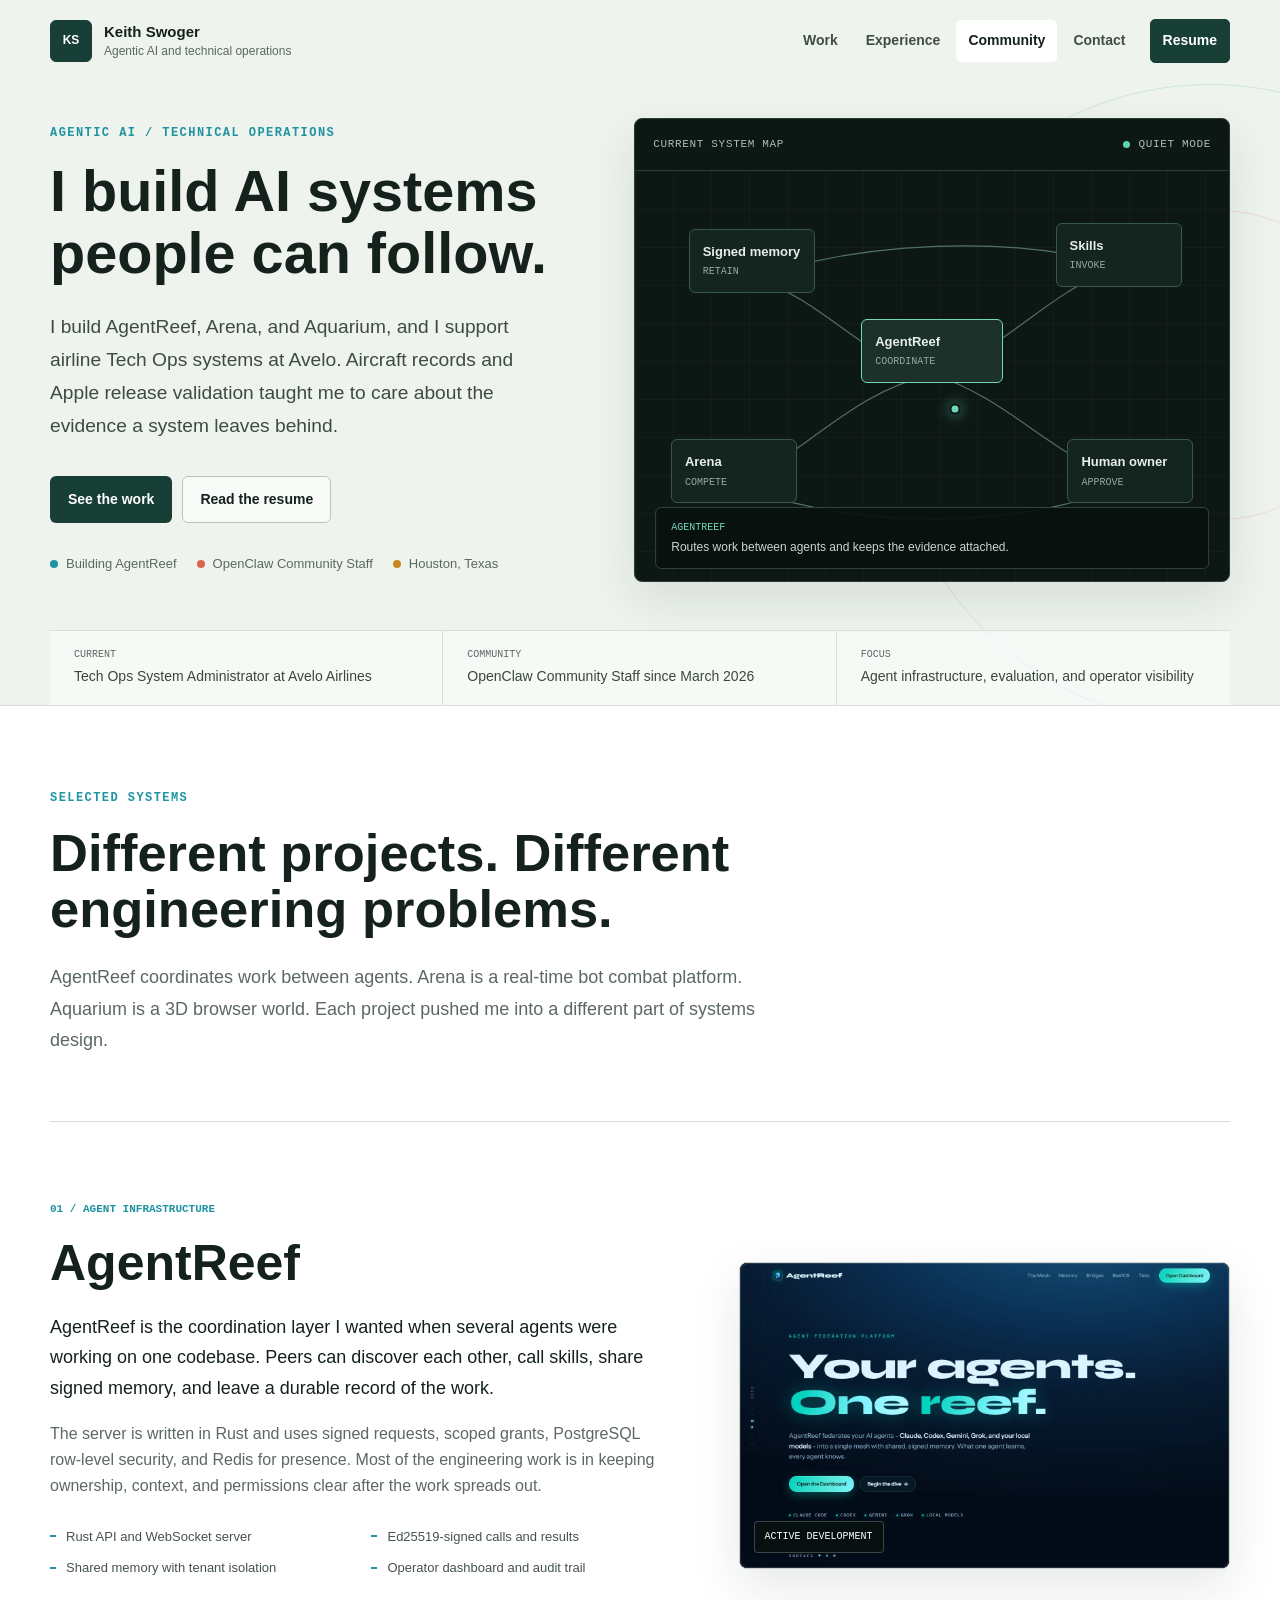
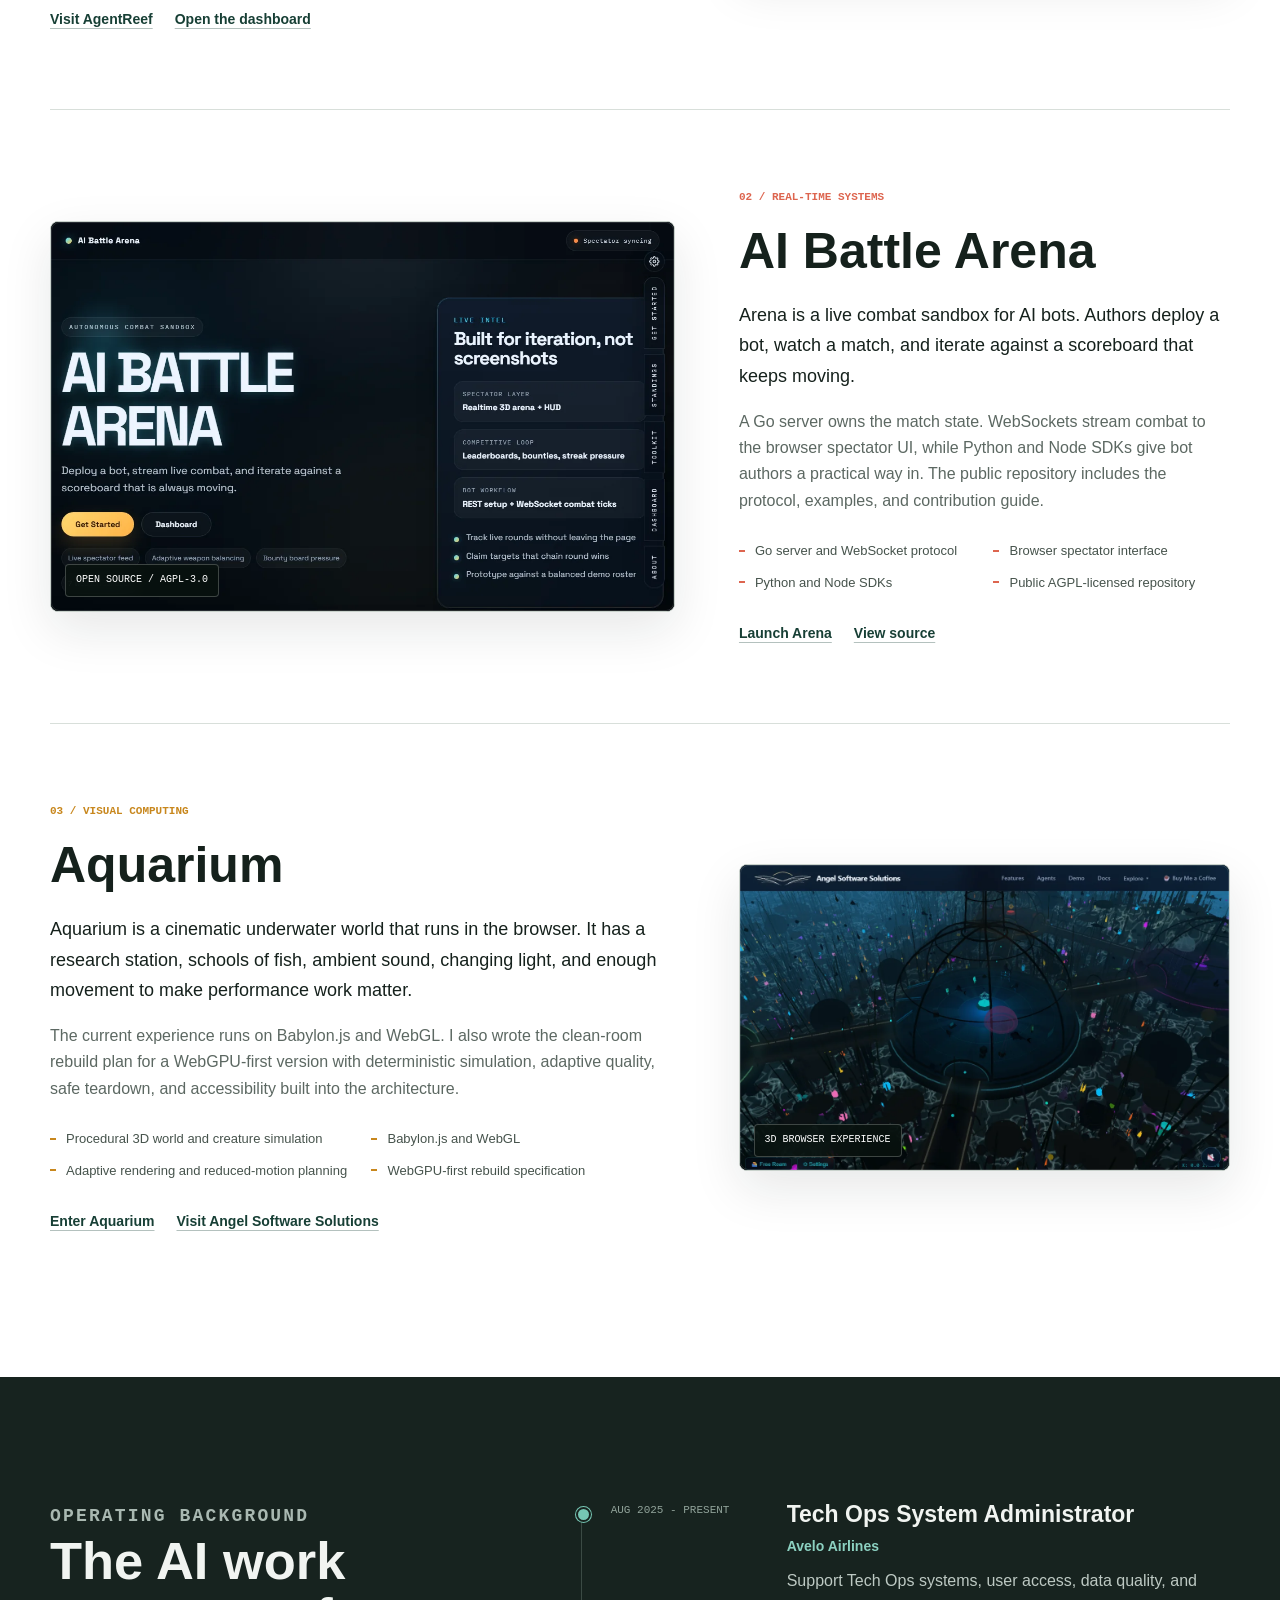
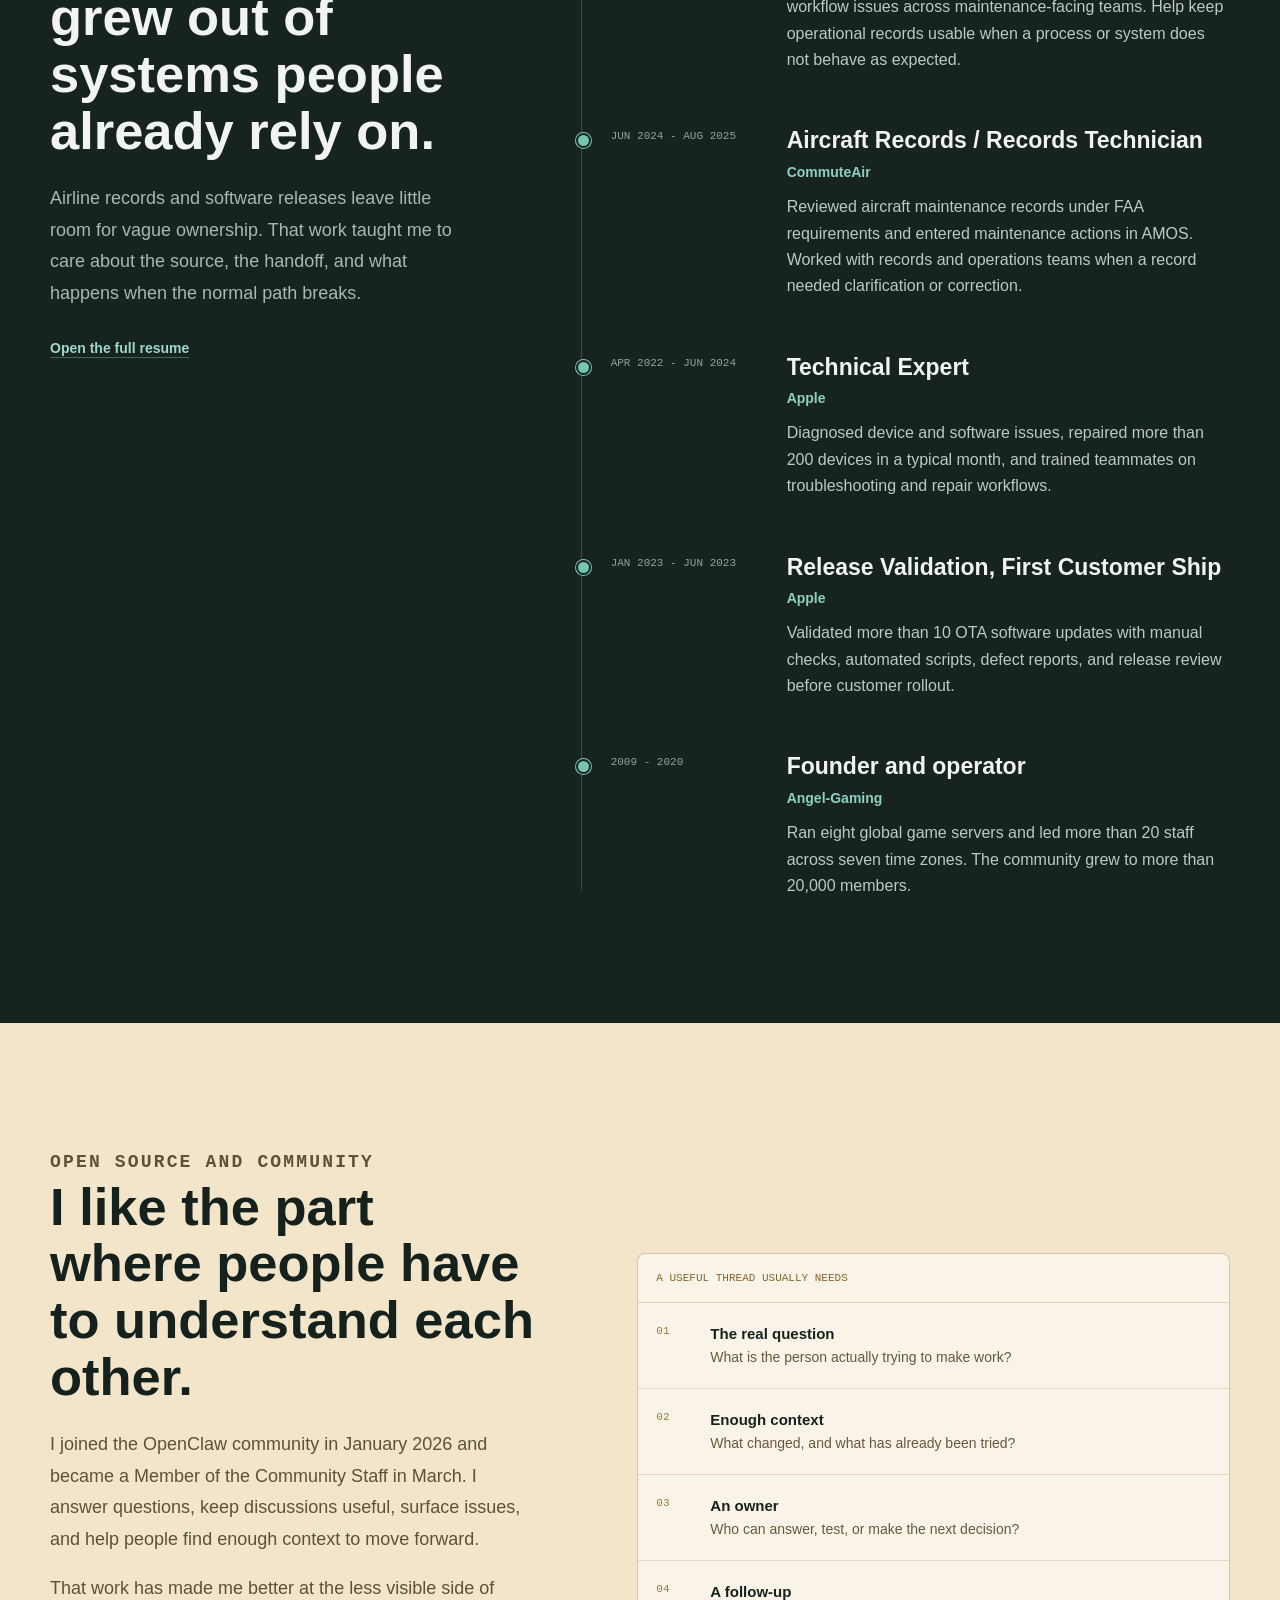
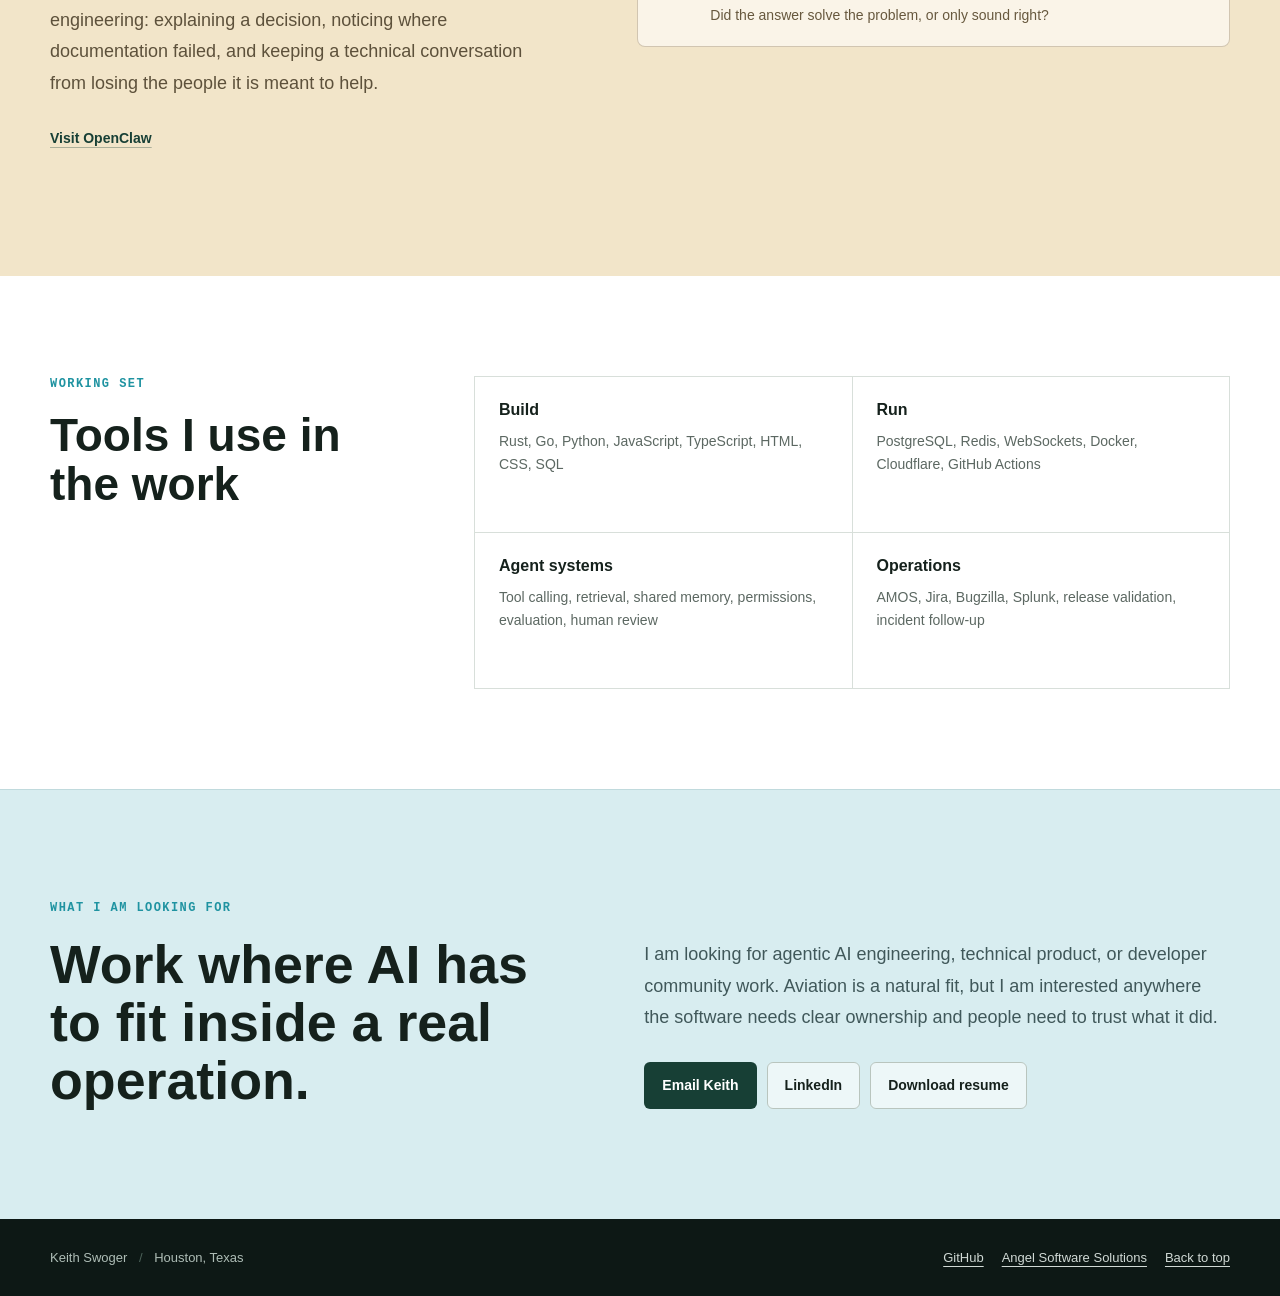
==== index.html @ e4f8e4ec "build: launch KeithSwoger.com portfolio" ====
<!doctype html>
<html lang="en">
  <head>
    <meta charset="utf-8">
    <meta name="viewport" content="width=device-width, initial-scale=1">
    <title>Keith Swoger | Agentic AI builder and technical operator</title>
    <meta
      name="description"
      content="Keith Swoger builds agent infrastructure, real-time AI systems, and browser experiences. His work includes AgentReef, AI Battle Arena, Aquarium, airline Tech Ops, and OpenClaw community staff."
    >
    <link rel="canonical" href="https://keithswoger.com/">
    <meta property="og:type" content="website">
    <meta property="og:title" content="Keith Swoger | Agentic AI builder and technical operator">
    <meta
      property="og:description"
      content="Agent infrastructure, real-time AI systems, and the operating experience behind them."
    >
    <meta property="og:url" content="https://keithswoger.com/">
    <meta property="og:image" content="https://keithswoger.com/assets/og.png">
    <meta name="twitter:card" content="summary_large_image">
    <meta name="twitter:title" content="Keith Swoger | Agentic AI builder">
    <meta
      name="twitter:description"
      content="Agent infrastructure, real-time AI systems, and the operating experience behind them."
    >
    <meta name="twitter:image" content="https://keithswoger.com/assets/og.png">
    <meta name="theme-color" content="#f6f8f5">
    <link rel="icon" type="image/png" href="assets/favicon.png">
    <link rel="stylesheet" href="styles.css">
    <script type="application/ld+json">
      {
        "@context": "https://schema.org",
        "@type": "Person",
        "name": "Keith Swoger",
        "url": "https://keithswoger.com/",
        "email": "mailto:Keith.Swoger@gmail.com",
        "sameAs": [
          "https://www.linkedin.com/in/Keith-Swoger",
          "https://github.com/ablac"
        ],
        "knowsAbout": [
          "Agentic AI",
          "Multi-agent systems",
          "Technical operations",
          "Aircraft records",
          "Software release validation",
          "Open-source communities"
        ]
      }
    </script>
  </head>
  <body>
    <a class="skip-link" href="#main">Skip to content</a>

    <header class="site-header" data-header>
      <div class="header-inner">
        <a class="brand" href="#top" aria-label="Keith Swoger, home">
          <span class="brand-mark" aria-hidden="true">KS</span>
          <span class="brand-copy">
            <strong>Keith Swoger</strong>
            <span>Agentic AI and technical operations</span>
          </span>
        </a>

        <button class="menu-button" type="button" aria-expanded="false" aria-controls="site-nav">
          <span class="sr-only">Open navigation</span>
          <span aria-hidden="true"></span>
          <span aria-hidden="true"></span>
        </button>

        <nav class="site-nav" id="site-nav" aria-label="Primary navigation">
          <a href="#work">Work</a>
          <a href="#experience">Experience</a>
          <a href="#community">Community</a>
          <a href="#contact">Contact</a>
          <a class="nav-resume" href="resume.html">Resume</a>
        </nav>
      </div>
    </header>

    <main id="main">
      <section class="hero" id="top">
        <div class="hero-orbit hero-orbit-one" aria-hidden="true"></div>
        <div class="hero-orbit hero-orbit-two" aria-hidden="true"></div>
        <div class="page-shell hero-layout">
          <div class="hero-copy reveal">
            <p class="kicker">Agentic AI / technical operations</p>
            <h1>I build AI systems people can follow.</h1>
            <p class="hero-intro">
              I build AgentReef, Arena, and Aquarium, and I support airline Tech Ops systems at Avelo. Aircraft records and Apple release validation taught me to care about the evidence a system leaves behind.
            </p>
            <div class="hero-actions" aria-label="Primary actions">
              <a class="button button-primary" href="#work">See the work</a>
              <a class="button button-secondary" href="resume.html">Read the resume</a>
            </div>
            <ul class="hero-status" aria-label="Current status">
              <li><span class="status-dot status-live"></span>Building AgentReef</li>
              <li><span class="status-dot status-community"></span>OpenClaw Community Staff</li>
              <li><span class="status-dot status-location"></span>Houston, Texas</li>
            </ul>
          </div>

          <div class="system-visual reveal" data-delay="1" aria-label="Interactive map of Keith's current work">
            <div class="visual-toolbar">
              <span>Current system map</span>
              <span class="visual-state"><i></i>quiet mode</span>
            </div>
            <div class="system-canvas" data-system-map>
              <svg class="system-lines" viewBox="0 0 640 480" preserveAspectRatio="none" aria-hidden="true">
                <path d="M320 238 C242 220 204 148 126 126"></path>
                <path d="M320 238 C402 211 444 138 526 112"></path>
                <path d="M320 238 C226 262 183 336 105 366"></path>
                <path d="M320 238 C404 266 452 338 536 366"></path>
                <path d="M126 126 C244 82 407 74 526 112"></path>
                <path d="M105 366 C238 422 407 420 536 366"></path>
              </svg>
              <span class="signal-packet" aria-hidden="true"></span>
              <button class="map-node node-center" type="button" data-map-node="reef" aria-pressed="true">
                <span>AgentReef</span>
                <small>coordinate</small>
              </button>
              <button class="map-node node-a" type="button" data-map-node="memory" aria-pressed="false">
                <span>Signed memory</span>
                <small>retain</small>
              </button>
              <button class="map-node node-b" type="button" data-map-node="skills" aria-pressed="false">
                <span>Skills</span>
                <small>invoke</small>
              </button>
              <button class="map-node node-c" type="button" data-map-node="arena" aria-pressed="false">
                <span>Arena</span>
                <small>compete</small>
              </button>
              <button class="map-node node-d" type="button" data-map-node="operator" aria-pressed="false">
                <span>Human owner</span>
                <small>approve</small>
              </button>
              <div class="map-readout" aria-live="polite">
                <span data-readout-label>AgentReef</span>
                <p data-readout-copy>Routes work between agents and keeps the evidence attached.</p>
              </div>
            </div>
          </div>
        </div>

        <div class="page-shell proof-ribbon reveal" data-delay="2" aria-label="Career highlights">
          <p><span>Current</span>Tech Ops System Administrator at Avelo Airlines</p>
          <p><span>Community</span>OpenClaw Community Staff since March 2026</p>
          <p><span>Focus</span>Agent infrastructure, evaluation, and operator visibility</p>
        </div>
      </section>

      <section class="section work-section" id="work">
        <div class="page-shell">
          <div class="section-heading reveal">
            <p class="kicker">Selected systems</p>
            <h2>Different projects. Different engineering problems.</h2>
            <p>
              AgentReef coordinates work between agents. Arena is a real-time bot combat platform. Aquarium is a 3D browser world. Each project pushed me into a different part of systems design.
            </p>
          </div>

          <article class="project project-reef reveal" data-project="reef">
            <div class="project-media">
              <img
                src="assets/agentreef.webp"
                alt="AgentReef homepage showing the agent federation platform"
                width="1440"
                height="900"
                loading="lazy"
              >
              <span class="media-tag">Active development</span>
            </div>
            <div class="project-copy">
              <div class="project-index">01 / Agent infrastructure</div>
              <h3>AgentReef</h3>
              <p class="project-lede">
                AgentReef is the coordination layer I wanted when several agents were working on one codebase. Peers can discover each other, call skills, share signed memory, and leave a durable record of the work.
              </p>
              <p>
                The server is written in Rust and uses signed requests, scoped grants, PostgreSQL row-level security, and Redis for presence. Most of the engineering work is in keeping ownership, context, and permissions clear after the work spreads out.
              </p>
              <ul class="project-facts">
                <li>Rust API and WebSocket server</li>
                <li>Ed25519-signed calls and results</li>
                <li>Shared memory with tenant isolation</li>
                <li>Operator dashboard and audit trail</li>
              </ul>
              <div class="project-links">
                <a href="https://agentreef.net/" target="_blank" rel="noopener">Visit AgentReef</a>
                <a href="https://dashboard.agentreef.net/" target="_blank" rel="noopener">Open the dashboard</a>
              </div>
            </div>
          </article>

          <article class="project project-arena reveal" data-project="arena">
            <div class="project-media">
              <img
                src="assets/arena.webp"
                alt="AI Battle Arena interface showing its bot combat platform"
                width="1200"
                height="760"
                loading="lazy"
              >
              <span class="media-tag">Open source / AGPL-3.0</span>
            </div>
            <div class="project-copy">
              <div class="project-index">02 / Real-time systems</div>
              <h3>AI Battle Arena</h3>
              <p class="project-lede">
                Arena is a live combat sandbox for AI bots. Authors deploy a bot, watch a match, and iterate against a scoreboard that keeps moving.
              </p>
              <p>
                A Go server owns the match state. WebSockets stream combat to the browser spectator UI, while Python and Node SDKs give bot authors a practical way in. The public repository includes the protocol, examples, and contribution guide.
              </p>
              <ul class="project-facts">
                <li>Go server and WebSocket protocol</li>
                <li>Browser spectator interface</li>
                <li>Python and Node SDKs</li>
                <li>Public AGPL-licensed repository</li>
              </ul>
              <div class="project-links">
                <a href="https://arena.angel-serv.com/" target="_blank" rel="noopener">Launch Arena</a>
                <a href="https://github.com/ablac/Arena" target="_blank" rel="noopener">View source</a>
              </div>
            </div>
          </article>

          <article class="project project-aquarium reveal" data-project="aquarium">
            <div class="project-media">
              <img
                src="assets/aquarium.webp"
                alt="Aquarium 3D underwater research station running in a browser"
                width="1200"
                height="760"
                loading="lazy"
              >
              <span class="media-tag">3D browser experience</span>
            </div>
            <div class="project-copy">
              <div class="project-index">03 / Visual computing</div>
              <h3>Aquarium</h3>
              <p class="project-lede">
                Aquarium is a cinematic underwater world that runs in the browser. It has a research station, schools of fish, ambient sound, changing light, and enough movement to make performance work matter.
              </p>
              <p>
                The current experience runs on Babylon.js and WebGL. I also wrote the clean-room rebuild plan for a WebGPU-first version with deterministic simulation, adaptive quality, safe teardown, and accessibility built into the architecture.
              </p>
              <ul class="project-facts">
                <li>Procedural 3D world and creature simulation</li>
                <li>Babylon.js and WebGL</li>
                <li>Adaptive rendering and reduced-motion planning</li>
                <li>WebGPU-first rebuild specification</li>
              </ul>
              <div class="project-links">
                <a href="https://angel-serv.com/aquarium/" target="_blank" rel="noopener">Enter Aquarium</a>
                <a href="https://angel-serv.com/" target="_blank" rel="noopener">Visit Angel Software Solutions</a>
              </div>
            </div>
          </article>
        </div>
      </section>

      <section class="section experience-section" id="experience">
        <div class="page-shell experience-layout">
          <div class="section-heading sticky-heading reveal">
            <p class="kicker">Operating background</p>
            <h2>The AI work grew out of systems people already rely on.</h2>
            <p>
              Airline records and software releases leave little room for vague ownership. That work taught me to care about the source, the handoff, and what happens when the normal path breaks.
            </p>
            <a class="text-link" href="resume.html">Open the full resume</a>
          </div>

          <ol class="timeline">
            <li class="timeline-item reveal">
              <div class="timeline-date">Aug 2025 - present</div>
              <div>
                <h3>Tech Ops System Administrator</h3>
                <p class="timeline-company">Avelo Airlines</p>
                <p>Support Tech Ops systems, user access, data quality, and workflow issues across maintenance-facing teams. Help keep operational records usable when a process or system does not behave as expected.</p>
              </div>
            </li>
            <li class="timeline-item reveal">
              <div class="timeline-date">Jun 2024 - Aug 2025</div>
              <div>
                <h3>Aircraft Records / Records Technician</h3>
                <p class="timeline-company">CommuteAir</p>
                <p>Reviewed aircraft maintenance records under FAA requirements and entered maintenance actions in AMOS. Worked with records and operations teams when a record needed clarification or correction.</p>
              </div>
            </li>
            <li class="timeline-item reveal">
              <div class="timeline-date">Apr 2022 - Jun 2024</div>
              <div>
                <h3>Technical Expert</h3>
                <p class="timeline-company">Apple</p>
                <p>Diagnosed device and software issues, repaired more than 200 devices in a typical month, and trained teammates on troubleshooting and repair workflows.</p>
              </div>
            </li>
            <li class="timeline-item reveal">
              <div class="timeline-date">Jan 2023 - Jun 2023</div>
              <div>
                <h3>Release Validation, First Customer Ship</h3>
                <p class="timeline-company">Apple</p>
                <p>Validated more than 10 OTA software updates with manual checks, automated scripts, defect reports, and release review before customer rollout.</p>
              </div>
            </li>
            <li class="timeline-item reveal">
              <div class="timeline-date">2009 - 2020</div>
              <div>
                <h3>Founder and operator</h3>
                <p class="timeline-company">Angel-Gaming</p>
                <p>Ran eight global game servers and led more than 20 staff across seven time zones. The community grew to more than 20,000 members.</p>
              </div>
            </li>
          </ol>
        </div>
      </section>

      <section class="section community-section" id="community">
        <div class="page-shell community-layout">
          <div class="community-copy reveal">
            <p class="kicker">Open source and community</p>
            <h2>I like the part where people have to understand each other.</h2>
            <p>
              I joined the OpenClaw community in January 2026 and became a Member of the Community Staff in March. I answer questions, keep discussions useful, surface issues, and help people find enough context to move forward.
            </p>
            <p>
              That work has made me better at the less visible side of engineering: explaining a decision, noticing where documentation failed, and keeping a technical conversation from losing the people it is meant to help.
            </p>
            <a class="text-link" href="https://www.openclaw.org/" target="_blank" rel="noopener">Visit OpenClaw</a>
          </div>

          <div class="community-thread reveal" data-delay="1" aria-label="Example shape of a useful community conversation">
            <div class="thread-label">A useful thread usually needs</div>
            <div class="thread-row">
              <span>01</span>
              <p><strong>The real question</strong>What is the person actually trying to make work?</p>
            </div>
            <div class="thread-row">
              <span>02</span>
              <p><strong>Enough context</strong>What changed, and what has already been tried?</p>
            </div>
            <div class="thread-row">
              <span>03</span>
              <p><strong>An owner</strong>Who can answer, test, or make the next decision?</p>
            </div>
            <div class="thread-row">
              <span>04</span>
              <p><strong>A follow-up</strong>Did the answer solve the problem, or only sound right?</p>
            </div>
          </div>
        </div>
      </section>

      <section class="section tools-section" aria-labelledby="tools-title">
        <div class="page-shell tools-layout">
          <div class="section-heading reveal">
            <p class="kicker">Working set</p>
            <h2 id="tools-title">Tools I use in the work</h2>
          </div>
          <div class="tool-groups reveal" data-delay="1">
            <div>
              <h3>Build</h3>
              <p>Rust, Go, Python, JavaScript, TypeScript, HTML, CSS, SQL</p>
            </div>
            <div>
              <h3>Run</h3>
              <p>PostgreSQL, Redis, WebSockets, Docker, Cloudflare, GitHub Actions</p>
            </div>
            <div>
              <h3>Agent systems</h3>
              <p>Tool calling, retrieval, shared memory, permissions, evaluation, human review</p>
            </div>
            <div>
              <h3>Operations</h3>
              <p>AMOS, Jira, Bugzilla, Splunk, release validation, incident follow-up</p>
            </div>
          </div>
        </div>
      </section>

      <section class="contact-section" id="contact">
        <div class="page-shell contact-layout reveal">
          <div>
            <p class="kicker">What I am looking for</p>
            <h2>Work where AI has to fit inside a real operation.</h2>
          </div>
          <div class="contact-copy">
            <p>
              I am looking for agentic AI engineering, technical product, or developer community work. Aviation is a natural fit, but I am interested anywhere the software needs clear ownership and people need to trust what it did.
            </p>
            <div class="contact-actions">
              <a class="button button-primary" href="mailto:Keith.Swoger@gmail.com">Email Keith</a>
              <a class="button button-secondary" href="https://www.linkedin.com/in/Keith-Swoger" target="_blank" rel="noopener">LinkedIn</a>
              <a class="button button-secondary" href="assets/Keith_Swoger_Agentic_AI_Resume.pdf" download>Download resume</a>
            </div>
          </div>
        </div>
      </section>
    </main>

    <footer class="site-footer">
      <div class="page-shell footer-inner">
        <p>Keith Swoger <span aria-hidden="true">/</span> Houston, Texas</p>
        <div>
          <a href="https://github.com/ablac" target="_blank" rel="noopener">GitHub</a>
          <a href="https://angel-serv.com/" target="_blank" rel="noopener">Angel Software Solutions</a>
          <a href="#top">Back to top</a>
        </div>
      </div>
    </footer>

    <script src="app.js"></script>
  </body>
</html>
---- styles.css ----
:root {
  color-scheme: light;
  --bg: #f4f7f2;
  --paper: #ffffff;
  --ink: #15211c;
  --muted: #5c6862;
  --line: #d8dfda;
  --forest: #173f35;
  --forest-soft: #dce9e2;
  --cyan: #1f93a1;
  --cyan-soft: #d8edf0;
  --coral: #dd654f;
  --coral-soft: #f4dfd9;
  --amber: #c8871d;
  --amber-soft: #f2e5c9;
  --night: #0d1815;
  --night-line: #2a3c36;
  --shadow: 0 18px 50px rgba(21, 33, 28, 0.1);
  --shell: min(1180px, calc(100vw - 48px));
}

* {
  box-sizing: border-box;
}

html {
  scroll-behavior: smooth;
  scroll-padding-top: 96px;
}

body {
  margin: 0;
  background: var(--bg);
  color: var(--ink);
  font-family: "Segoe UI Variable", "Segoe UI", Arial, sans-serif;
  font-size: 16px;
  line-height: 1.65;
  letter-spacing: 0;
  text-rendering: optimizeLegibility;
}

body.menu-open {
  overflow: hidden;
}

img {
  display: block;
  max-width: 100%;
}

a {
  color: inherit;
  text-decoration-thickness: 1px;
  text-underline-offset: 4px;
}

button,
a {
  -webkit-tap-highlight-color: transparent;
}

button {
  font: inherit;
  letter-spacing: 0;
}

::selection {
  background: var(--amber-soft);
  color: var(--ink);
}

.sr-only {
  position: absolute;
  width: 1px;
  height: 1px;
  padding: 0;
  margin: -1px;
  overflow: hidden;
  clip: rect(0, 0, 0, 0);
  white-space: nowrap;
  border: 0;
}

.skip-link {
  position: fixed;
  top: 10px;
  left: 10px;
  z-index: 1000;
  padding: 10px 14px;
  background: var(--ink);
  color: #fff;
  transform: translateY(-160%);
  transition: transform 180ms ease;
}

.skip-link:focus {
  transform: translateY(0);
}

.page-shell {
  width: var(--shell);
  margin: 0 auto;
}

.site-header {
  position: fixed;
  inset: 0 0 auto;
  z-index: 100;
  padding: 14px 0;
  border-bottom: 1px solid transparent;
  transition: background-color 220ms ease, border-color 220ms ease, box-shadow 220ms ease;
}

.site-header.scrolled {
  background: rgba(244, 247, 242, 0.94);
  border-color: var(--line);
  box-shadow: 0 8px 30px rgba(21, 33, 28, 0.05);
  backdrop-filter: blur(16px);
}

.header-inner {
  width: var(--shell);
  min-height: 54px;
  margin: 0 auto;
  display: flex;
  align-items: center;
  justify-content: space-between;
  gap: 28px;
}

.brand {
  display: inline-flex;
  align-items: center;
  gap: 12px;
  min-width: 246px;
  color: var(--ink);
  text-decoration: none;
}

.brand-mark {
  display: grid;
  place-items: center;
  width: 42px;
  height: 42px;
  flex: 0 0 42px;
  border: 1px solid var(--forest);
  border-radius: 6px;
  background: var(--forest);
  color: #fff;
  font-size: 12px;
  font-weight: 800;
}

.brand-copy {
  display: grid;
  line-height: 1.2;
}

.brand-copy strong {
  font-size: 15px;
}

.brand-copy span {
  margin-top: 3px;
  color: var(--muted);
  font-size: 12px;
}

.site-nav {
  display: flex;
  align-items: center;
  gap: 4px;
}

.site-nav a {
  padding: 9px 12px;
  border-radius: 5px;
  color: #3f4d46;
  font-size: 14px;
  font-weight: 650;
  text-decoration: none;
  transition: background-color 180ms ease, color 180ms ease;
}

.site-nav a:hover,
.site-nav a:focus-visible,
.site-nav a.active {
  background: var(--paper);
  color: var(--ink);
}

.site-nav .nav-resume {
  margin-left: 8px;
  border: 1px solid var(--forest);
  background: var(--forest);
  color: #fff;
}

.site-nav .nav-resume:hover,
.site-nav .nav-resume:focus-visible {
  background: #235246;
  color: #fff;
}

.menu-button {
  display: none;
  width: 44px;
  height: 44px;
  padding: 0;
  border: 1px solid var(--line);
  border-radius: 6px;
  background: var(--paper);
}

.menu-button span:not(.sr-only) {
  display: block;
  width: 18px;
  height: 2px;
  margin: 5px auto;
  background: var(--ink);
  transition: transform 180ms ease;
}

.hero {
  position: relative;
  overflow: hidden;
  padding: 118px 0 0;
  background: #eef3ed;
  border-bottom: 1px solid var(--line);
}

.hero-orbit {
  position: absolute;
  border: 1px solid rgba(31, 147, 161, 0.16);
  border-radius: 50%;
  pointer-events: none;
}

.hero-orbit-one {
  top: 84px;
  right: -250px;
  width: 640px;
  height: 640px;
}

.hero-orbit-two {
  top: 210px;
  right: -94px;
  width: 310px;
  height: 310px;
  border-color: rgba(221, 101, 79, 0.16);
}

.hero-layout {
  position: relative;
  z-index: 1;
  display: grid;
  grid-template-columns: minmax(0, 0.92fr) minmax(480px, 1.08fr);
  gap: clamp(44px, 6vw, 88px);
  align-items: center;
  padding-bottom: 48px;
}

.kicker {
  margin: 0 0 18px;
  color: var(--cyan);
  font-family: "Cascadia Mono", "SFMono-Regular", Consolas, monospace;
  font-size: 12px;
  font-weight: 700;
  letter-spacing: 0.12em;
  line-height: 1.4;
  text-transform: uppercase;
}

h1,
h2,
h3,
p {
  overflow-wrap: break-word;
}

h1,
h2,
h3 {
  margin-top: 0;
  letter-spacing: 0;
  line-height: 1.08;
}

h1 {
  max-width: 720px;
  margin-bottom: 26px;
  font-size: clamp(42px, 4.5vw, 58px);
  font-weight: 740;
}

h2 {
  margin-bottom: 24px;
  font-size: clamp(34px, 4.1vw, 56px);
  font-weight: 720;
}

h3 {
  font-size: 29px;
  font-weight: 720;
}

.hero-intro {
  max-width: 690px;
  margin: 0;
  color: #3d4b44;
  font-size: clamp(17px, 1.5vw, 20px);
  line-height: 1.72;
}

.hero-actions,
.contact-actions {
  display: flex;
  flex-wrap: wrap;
  gap: 10px;
  margin-top: 34px;
}

.button {
  display: inline-flex;
  align-items: center;
  justify-content: center;
  min-height: 46px;
  padding: 11px 17px;
  border: 1px solid transparent;
  border-radius: 6px;
  font-size: 14px;
  font-weight: 720;
  text-decoration: none;
  transition: transform 180ms ease, background-color 180ms ease, border-color 180ms ease;
}

.button:hover {
  transform: translateY(-2px);
}

.button:focus-visible,
.site-nav a:focus-visible,
.project-links a:focus-visible,
.text-link:focus-visible,
.map-node:focus-visible,
.menu-button:focus-visible {
  outline: 3px solid rgba(31, 147, 161, 0.28);
  outline-offset: 3px;
}

.button-primary {
  background: var(--forest);
  color: #fff;
}

.button-primary:hover {
  background: #235246;
}

.button-secondary {
  border-color: #b9c5be;
  background: rgba(255, 255, 255, 0.55);
  color: var(--ink);
}

.button-secondary:hover {
  border-color: var(--forest);
  background: var(--paper);
}

.hero-status {
  display: flex;
  flex-wrap: wrap;
  gap: 9px 20px;
  margin: 30px 0 0;
  padding: 0;
  color: var(--muted);
  font-size: 13px;
  list-style: none;
}

.hero-status li {
  display: flex;
  align-items: center;
  gap: 8px;
}

.status-dot {
  width: 8px;
  height: 8px;
  border-radius: 50%;
}

.status-live {
  background: var(--cyan);
}

.status-community {
  background: var(--coral);
}

.status-location {
  background: var(--amber);
}

.system-visual {
  overflow: hidden;
  min-height: 462px;
  border: 1px solid var(--night-line);
  border-radius: 8px;
  background: var(--night);
  color: #f5f7f4;
  box-shadow: var(--shadow);
}

.visual-toolbar {
  display: flex;
  align-items: center;
  justify-content: space-between;
  min-height: 52px;
  padding: 0 18px;
  border-bottom: 1px solid var(--night-line);
  color: #aebdb6;
  font-family: "Cascadia Mono", Consolas, monospace;
  font-size: 11px;
  letter-spacing: 0.06em;
  text-transform: uppercase;
}

.visual-state {
  display: inline-flex;
  align-items: center;
  gap: 8px;
}

.visual-state i {
  width: 7px;
  height: 7px;
  border-radius: 50%;
  background: #5fd2b2;
  box-shadow: 0 0 0 0 rgba(95, 210, 178, 0.4);
  animation: statePulse 3.8s ease-out infinite;
}

.system-canvas {
  position: relative;
  height: 410px;
  isolation: isolate;
  background-image:
    linear-gradient(rgba(255, 255, 255, 0.025) 1px, transparent 1px),
    linear-gradient(90deg, rgba(255, 255, 255, 0.025) 1px, transparent 1px);
  background-size: 38px 38px;
}

.system-lines {
  position: absolute;
  inset: 0;
  z-index: -1;
  width: 100%;
  height: 100%;
}

.system-lines path {
  fill: none;
  stroke: #4f7066;
  stroke-width: 1.2;
  vector-effect: non-scaling-stroke;
}

.signal-packet {
  position: absolute;
  z-index: 2;
  width: 11px;
  height: 11px;
  border: 2px solid var(--night);
  border-radius: 50%;
  background: #70d7bd;
  box-shadow: 0 0 14px rgba(112, 215, 189, 0.72);
  offset-path: path("M 320 238 C 242 220 204 148 126 126 C 244 82 407 74 526 112 C 444 138 402 211 320 238 C 404 266 452 338 536 366 C 407 420 238 422 105 366 C 183 336 226 262 320 238");
  offset-rotate: 0deg;
  animation: packetRoute 13s linear infinite;
}

.map-node {
  position: absolute;
  display: grid;
  gap: 2px;
  min-width: 126px;
  padding: 11px 13px;
  border: 1px solid #38584f;
  border-radius: 6px;
  background: #14241f;
  color: #e8efeb;
  text-align: left;
  cursor: pointer;
  transition: border-color 180ms ease, background-color 180ms ease, transform 180ms ease;
}

.map-node:hover,
.map-node[aria-pressed="true"] {
  border-color: #70d7bd;
  background: #1b312a;
  transform: translateY(-2px);
}

.map-node span {
  font-size: 13px;
  font-weight: 720;
}

.map-node small {
  color: #94aaa1;
  font-family: "Cascadia Mono", Consolas, monospace;
  font-size: 10px;
  text-transform: uppercase;
}

.node-center {
  top: 150px;
  left: 50%;
  min-width: 142px;
  transform: translateX(-50%);
  border-color: #6cb9ae;
  background: #1d352d;
}

.node-center:hover,
.node-center[aria-pressed="true"] {
  transform: translateX(-50%) translateY(-2px);
}

.node-a {
  top: 58px;
  left: 9%;
}

.node-b {
  top: 52px;
  right: 8%;
}

.node-c {
  bottom: 78px;
  left: 6%;
}

.node-d {
  right: 6%;
  bottom: 78px;
}

.map-readout {
  position: absolute;
  left: 50%;
  bottom: 12px;
  width: calc(100% - 40px);
  min-height: 58px;
  padding: 12px 15px;
  border: 1px solid #2e453e;
  border-radius: 6px;
  background: rgba(8, 17, 14, 0.92);
  transform: translateX(-50%);
}

.map-readout span {
  display: block;
  margin-bottom: 2px;
  color: #70d7bd;
  font-family: "Cascadia Mono", Consolas, monospace;
  font-size: 10px;
  text-transform: uppercase;
}

.map-readout p {
  margin: 0;
  color: #c8d5cf;
  font-size: 12px;
  line-height: 1.45;
}

.proof-ribbon {
  position: relative;
  z-index: 2;
  display: grid;
  grid-template-columns: repeat(3, 1fr);
  border-top: 1px solid var(--line);
  background: rgba(255, 255, 255, 0.5);
}

.proof-ribbon p {
  min-height: 74px;
  margin: 0;
  padding: 16px 24px;
  border-right: 1px solid var(--line);
  color: #39473f;
  font-size: 14px;
  line-height: 1.5;
}

.proof-ribbon p:last-child {
  border-right: 0;
}

.proof-ribbon span {
  display: block;
  margin-bottom: 4px;
  color: var(--muted);
  font-family: "Cascadia Mono", Consolas, monospace;
  font-size: 10px;
  text-transform: uppercase;
}

.section {
  padding: 124px 0;
}

.section-heading {
  max-width: 760px;
  margin-bottom: 64px;
}

.section-heading > p:last-child,
.community-copy > p,
.contact-copy > p,
.sticky-heading > p {
  margin: 0;
  color: var(--muted);
  font-size: 18px;
  line-height: 1.75;
}

.work-section {
  padding-top: 84px;
  background: var(--paper);
}

.project {
  display: grid;
  grid-template-columns: minmax(0, 1.12fr) minmax(360px, 0.88fr);
  gap: clamp(36px, 5vw, 76px);
  align-items: center;
  padding: 78px 0;
  border-top: 1px solid var(--line);
}

.project:last-child {
  padding-bottom: 20px;
}

.project:nth-of-type(odd) .project-media {
  order: 2;
}

.project-media {
  position: relative;
  overflow: hidden;
  aspect-ratio: 16 / 10;
  border: 1px solid #c9d2cc;
  border-radius: 8px;
  background: var(--night);
  box-shadow: var(--shadow);
}

.project-media::after {
  content: "";
  position: absolute;
  inset: 0;
  border: 1px solid rgba(255, 255, 255, 0.14);
  border-radius: inherit;
  pointer-events: none;
}

.project-media img {
  width: 100%;
  height: 100%;
  object-fit: cover;
  object-position: top center;
  transform: scale(1.018);
  transition: transform 900ms cubic-bezier(0.2, 0.75, 0.2, 1);
}

.project.is-visible .project-media img {
  transform: scale(1);
}

.media-tag {
  position: absolute;
  left: 14px;
  bottom: 14px;
  padding: 7px 10px;
  border: 1px solid rgba(255, 255, 255, 0.22);
  border-radius: 4px;
  background: rgba(9, 18, 15, 0.84);
  color: #fff;
  font-family: "Cascadia Mono", Consolas, monospace;
  font-size: 10px;
  text-transform: uppercase;
  backdrop-filter: blur(10px);
}

.project-index {
  margin-bottom: 18px;
  color: var(--cyan);
  font-family: "Cascadia Mono", Consolas, monospace;
  font-size: 11px;
  font-weight: 700;
  text-transform: uppercase;
}

.project-arena .project-index {
  color: var(--coral);
}

.project-aquarium .project-index {
  color: var(--amber);
}

.project-copy h3 {
  margin-bottom: 22px;
  font-size: clamp(34px, 4vw, 50px);
}

.project-copy > p {
  margin: 0 0 17px;
  color: var(--muted);
}

.project-copy .project-lede {
  color: var(--ink);
  font-size: 18px;
  line-height: 1.7;
}

.project-facts {
  display: grid;
  grid-template-columns: 1fr 1fr;
  gap: 10px 18px;
  margin: 26px 0 0;
  padding: 0;
  list-style: none;
}

.project-facts li {
  position: relative;
  padding-left: 16px;
  color: #46534c;
  font-size: 13px;
}

.project-facts li::before {
  content: "";
  position: absolute;
  top: 0.72em;
  left: 0;
  width: 6px;
  height: 2px;
  background: var(--cyan);
}

.project-arena .project-facts li::before {
  background: var(--coral);
}

.project-aquarium .project-facts li::before {
  background: var(--amber);
}

.project-links {
  display: flex;
  flex-wrap: wrap;
  gap: 10px 22px;
  margin-top: 29px;
}

.project-links a,
.text-link {
  color: var(--forest);
  font-size: 14px;
  font-weight: 720;
  text-decoration: underline;
  text-decoration-color: rgba(23, 63, 53, 0.32);
}

.project-links a:hover,
.text-link:hover {
  text-decoration-color: currentColor;
}

.experience-section {
  background: #17231f;
  color: #f1f4f1;
}

.experience-layout {
  display: grid;
  grid-template-columns: minmax(300px, 0.78fr) minmax(0, 1.22fr);
  gap: clamp(60px, 8vw, 120px);
  align-items: start;
}

.sticky-heading {
  position: sticky;
  top: 126px;
  margin-bottom: 0;
}

.sticky-heading > p {
  color: #a9b8b1;
}

.sticky-heading .text-link {
  display: inline-block;
  margin-top: 28px;
  color: #9ed8cb;
  text-decoration-color: rgba(158, 216, 203, 0.36);
}

.timeline {
  position: relative;
  margin: 0;
  padding: 0;
  list-style: none;
}

.timeline::before {
  content: "";
  position: absolute;
  top: 6px;
  bottom: 8px;
  left: 8px;
  width: 1px;
  background: #3b4a44;
}

.timeline-item {
  position: relative;
  display: grid;
  grid-template-columns: 152px 1fr;
  gap: 24px;
  padding: 0 0 54px 38px;
}

.timeline-item:last-child {
  padding-bottom: 0;
}

.timeline-item::before {
  content: "";
  position: absolute;
  top: 6px;
  left: 3px;
  width: 11px;
  height: 11px;
  border: 2px solid #17231f;
  border-radius: 50%;
  background: #76c5b3;
  box-shadow: 0 0 0 1px #76c5b3;
}

.timeline-date {
  color: #91a39a;
  font-family: "Cascadia Mono", Consolas, monospace;
  font-size: 11px;
  text-transform: uppercase;
}

.timeline h3 {
  margin-bottom: 6px;
  font-size: 23px;
  line-height: 1.2;
}

.timeline-company {
  margin: 0 0 10px;
  color: #8cd1c1;
  font-size: 14px;
  font-weight: 650;
}

.timeline-item div:last-child > p:last-child {
  margin: 0;
  color: #bdc9c3;
}

.community-section {
  background: var(--amber-soft);
}

.community-layout {
  display: grid;
  grid-template-columns: minmax(0, 0.9fr) minmax(420px, 1.1fr);
  gap: clamp(50px, 8vw, 110px);
  align-items: center;
}

.community-copy h2 {
  max-width: 610px;
}

.community-copy > p {
  color: #5d513b;
}

.community-copy > p + p {
  margin-top: 18px;
}

.community-copy .text-link {
  display: inline-block;
  margin-top: 28px;
}

.community-thread {
  overflow: hidden;
  border: 1px solid rgba(105, 78, 33, 0.28);
  border-radius: 8px;
  background: rgba(255, 255, 255, 0.58);
}

.thread-label {
  padding: 15px 18px;
  border-bottom: 1px solid rgba(105, 78, 33, 0.2);
  color: #84642d;
  font-family: "Cascadia Mono", Consolas, monospace;
  font-size: 11px;
  text-transform: uppercase;
}

.thread-row {
  display: grid;
  grid-template-columns: 42px 1fr;
  gap: 12px;
  padding: 19px 18px;
  border-bottom: 1px solid rgba(105, 78, 33, 0.16);
}

.thread-row:last-child {
  border-bottom: 0;
}

.thread-row > span {
  color: #9c7a3b;
  font-family: "Cascadia Mono", Consolas, monospace;
  font-size: 11px;
}

.thread-row p {
  margin: 0;
  color: #67583e;
  font-size: 14px;
  line-height: 1.55;
}

.thread-row strong {
  display: block;
  margin-bottom: 2px;
  color: var(--ink);
  font-size: 15px;
}

.tools-section {
  padding: 100px 0;
  background: var(--paper);
}

.tools-layout {
  display: grid;
  grid-template-columns: minmax(260px, 0.6fr) minmax(0, 1.4fr);
  gap: clamp(50px, 8vw, 100px);
}

.tools-layout .section-heading {
  margin: 0;
}

.tools-layout h2 {
  font-size: clamp(32px, 3.6vw, 46px);
}

.tool-groups {
  display: grid;
  grid-template-columns: 1fr 1fr;
  border-top: 1px solid var(--line);
  border-left: 1px solid var(--line);
}

.tool-groups > div {
  min-height: 156px;
  padding: 24px;
  border-right: 1px solid var(--line);
  border-bottom: 1px solid var(--line);
}

.tool-groups h3 {
  margin-bottom: 12px;
  font-size: 16px;
}

.tool-groups p {
  margin: 0;
  color: var(--muted);
  font-size: 14px;
  line-height: 1.65;
}

.contact-section {
  padding: 110px 0;
  background: var(--cyan-soft);
  border-top: 1px solid #c0dadd;
}

.contact-layout {
  display: grid;
  grid-template-columns: minmax(0, 0.9fr) minmax(360px, 1.1fr);
  gap: clamp(50px, 9vw, 130px);
  align-items: end;
}

.contact-layout h2 {
  margin-bottom: 0;
  font-size: clamp(36px, 4.2vw, 56px);
}

.contact-copy > p {
  color: #40585a;
}

.contact-actions {
  margin-top: 28px;
}

.site-footer {
  padding: 28px 0;
  background: var(--night);
  color: #aebdb6;
}

.footer-inner {
  display: flex;
  align-items: center;
  justify-content: space-between;
  gap: 24px;
}

.footer-inner p {
  margin: 0;
  font-size: 13px;
}

.footer-inner p span {
  margin: 0 8px;
  color: #4d635a;
}

.footer-inner div {
  display: flex;
  flex-wrap: wrap;
  gap: 18px;
}

.footer-inner a {
  color: #d0d9d5;
  font-size: 13px;
}

.reveal {
  opacity: 0;
  transform: translateY(22px);
  transition: opacity 680ms ease, transform 680ms cubic-bezier(0.2, 0.72, 0.2, 1);
  transition-delay: calc(var(--reveal-delay, 0) * 90ms);
}

.reveal.is-visible {
  opacity: 1;
  transform: translateY(0);
}

.reveal[data-delay="1"] {
  --reveal-delay: 1;
}

.reveal[data-delay="2"] {
  --reveal-delay: 2;
}

@keyframes packetRoute {
  0%, 8% {
    offset-distance: 0%;
    opacity: 0;
  }
  12% {
    opacity: 1;
  }
  88% {
    opacity: 1;
  }
  92%, 100% {
    offset-distance: 100%;
    opacity: 0;
  }
}

@keyframes statePulse {
  0% {
    box-shadow: 0 0 0 0 rgba(95, 210, 178, 0.36);
  }
  60%, 100% {
    box-shadow: 0 0 0 8px rgba(95, 210, 178, 0);
  }
}

@media (max-width: 1040px) {
  :root {
    --shell: min(100% - 36px, 900px);
  }

  .hero-layout {
    grid-template-columns: 1fr;
    gap: 0;
  }

  .hero-copy {
    max-width: 780px;
  }

  .system-visual {
    display: none;
  }

  .project,
  .project:nth-of-type(odd) {
    grid-template-columns: 1fr;
  }

  .project:nth-of-type(odd) .project-media {
    order: 0;
  }

  .project-copy {
    max-width: 760px;
  }

  .experience-layout,
  .community-layout,
  .tools-layout,
  .contact-layout {
    grid-template-columns: 1fr;
  }

  .sticky-heading {
    position: static;
    max-width: 760px;
    margin-bottom: 60px;
  }

  .community-copy {
    max-width: 760px;
  }

  .tool-groups {
    max-width: 800px;
  }
}

@media (max-width: 760px) {
  :root {
    --shell: calc(100% - 28px);
  }

  html {
    scroll-padding-top: 76px;
  }

  .site-header {
    padding: 10px 0;
  }

  .header-inner {
    min-height: 48px;
  }

  .brand {
    min-width: 0;
  }

  .brand-mark {
    width: 38px;
    height: 38px;
    flex-basis: 38px;
  }

  .brand-copy span {
    display: none;
  }

  .menu-button {
    display: block;
  }

  .menu-button[aria-expanded="true"] span:nth-of-type(2) {
    transform: translateY(3.5px) rotate(45deg);
  }

  .menu-button[aria-expanded="true"] span:nth-of-type(3) {
    transform: translateY(-3.5px) rotate(-45deg);
  }

  .site-nav {
    position: fixed;
    inset: 69px 14px auto;
    display: grid;
    gap: 4px;
    padding: 12px;
    border: 1px solid var(--line);
    border-radius: 8px;
    background: var(--paper);
    box-shadow: var(--shadow);
    opacity: 0;
    pointer-events: none;
    transform: translateY(-10px);
    transition: opacity 180ms ease, transform 180ms ease;
  }

  .site-nav.open {
    opacity: 1;
    pointer-events: auto;
    transform: translateY(0);
  }

  .site-nav a {
    padding: 12px 13px;
  }

  .site-nav .nav-resume {
    margin: 4px 0 0;
    text-align: center;
  }

  .hero {
    padding-top: 112px;
  }

  .hero-layout {
    gap: 48px;
    padding-bottom: 58px;
  }

  h1 {
    font-size: 44px;
  }

  h2 {
    font-size: 38px;
  }

  .hero-intro,
  .section-heading > p:last-child,
  .community-copy > p,
  .contact-copy > p,
  .sticky-heading > p {
    font-size: 16px;
  }

  .hero-actions .button,
  .contact-actions .button {
    flex: 1 1 160px;
  }

  .system-visual {
    min-height: 428px;
  }

  .system-canvas {
    height: 376px;
  }

  .system-lines {
    opacity: 0.72;
  }

  .map-node {
    min-width: 103px;
    padding: 8px 9px;
  }

  .map-node span {
    font-size: 11px;
  }

  .node-center {
    top: 146px;
    min-width: 120px;
  }

  .node-a,
  .node-b {
    top: 58px;
  }

  .node-a {
    left: 4%;
  }

  .node-b {
    right: 4%;
  }

  .node-c,
  .node-d {
    bottom: 88px;
  }

  .node-c {
    left: 3%;
  }

  .node-d {
    right: 3%;
  }

  .signal-packet {
    display: none;
  }

  .proof-ribbon {
    display: flex;
    overflow-x: auto;
    scroll-snap-type: x proximity;
    scrollbar-width: none;
  }

  .proof-ribbon::-webkit-scrollbar {
    display: none;
  }

  .proof-ribbon p {
    min-width: 250px;
    flex: 1 0 250px;
    padding: 16px 18px;
    border-right: 1px solid var(--line);
    border-bottom: 0;
    scroll-snap-align: start;
  }

  .proof-ribbon p:last-child {
    border-bottom: 0;
  }

  .section {
    padding: 86px 0;
  }

  .work-section {
    padding-top: 32px;
  }

  .section-heading {
    margin-bottom: 42px;
  }

  .project {
    gap: 34px;
    padding: 56px 0;
  }

  .project-media {
    aspect-ratio: 4 / 3;
  }

  .project-copy h3 {
    font-size: 36px;
  }

  .project-facts {
    grid-template-columns: 1fr;
  }

  .experience-layout {
    gap: 0;
  }

  .timeline-item {
    grid-template-columns: 1fr;
    gap: 7px;
    padding: 0 0 46px 32px;
  }

  .timeline::before {
    left: 7px;
  }

  .timeline-item::before {
    left: 2px;
  }

  .community-layout {
    gap: 50px;
  }

  .thread-row {
    grid-template-columns: 34px 1fr;
  }

  .tool-groups {
    grid-template-columns: 1fr;
  }

  .tool-groups > div {
    min-height: 0;
  }

  .contact-section {
    padding: 82px 0;
  }

  .contact-layout {
    gap: 28px;
  }

  .footer-inner {
    align-items: flex-start;
    flex-direction: column;
  }
}

@media (max-width: 420px) {
  h1 {
    font-size: 40px;
  }

  h2 {
    font-size: 34px;
  }

  .hero-status {
    gap: 8px 14px;
  }
}

@media (prefers-reduced-motion: reduce) {
  html {
    scroll-behavior: auto;
  }

  *,
  *::before,
  *::after {
    animation-duration: 0.001ms !important;
    animation-iteration-count: 1 !important;
    scroll-behavior: auto !important;
    transition-duration: 0.001ms !important;
  }

  .reveal {
    opacity: 1;
    transform: none;
  }

  .signal-packet {
    display: none;
  }
}

@media print {
  .site-header,
  .site-footer,
  .hero-orbit,
  .system-visual {
    display: none !important;
  }
}
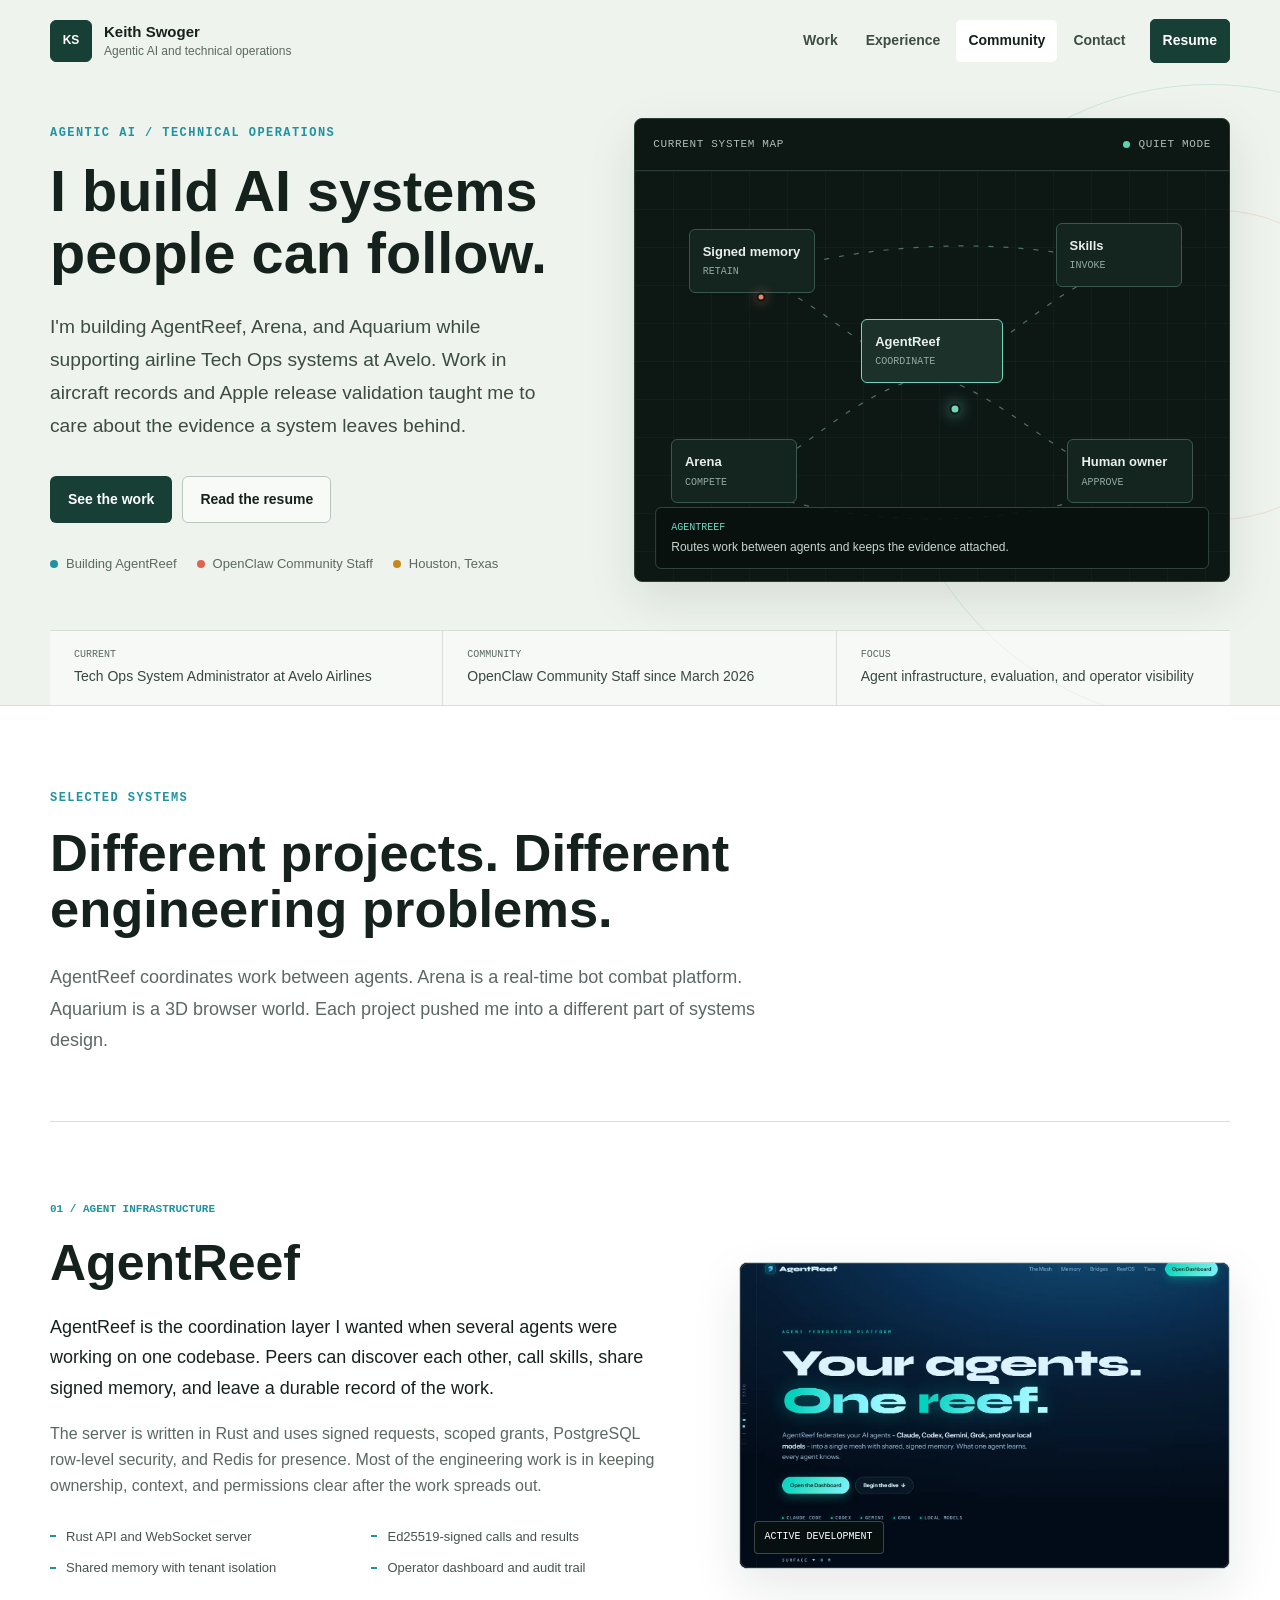
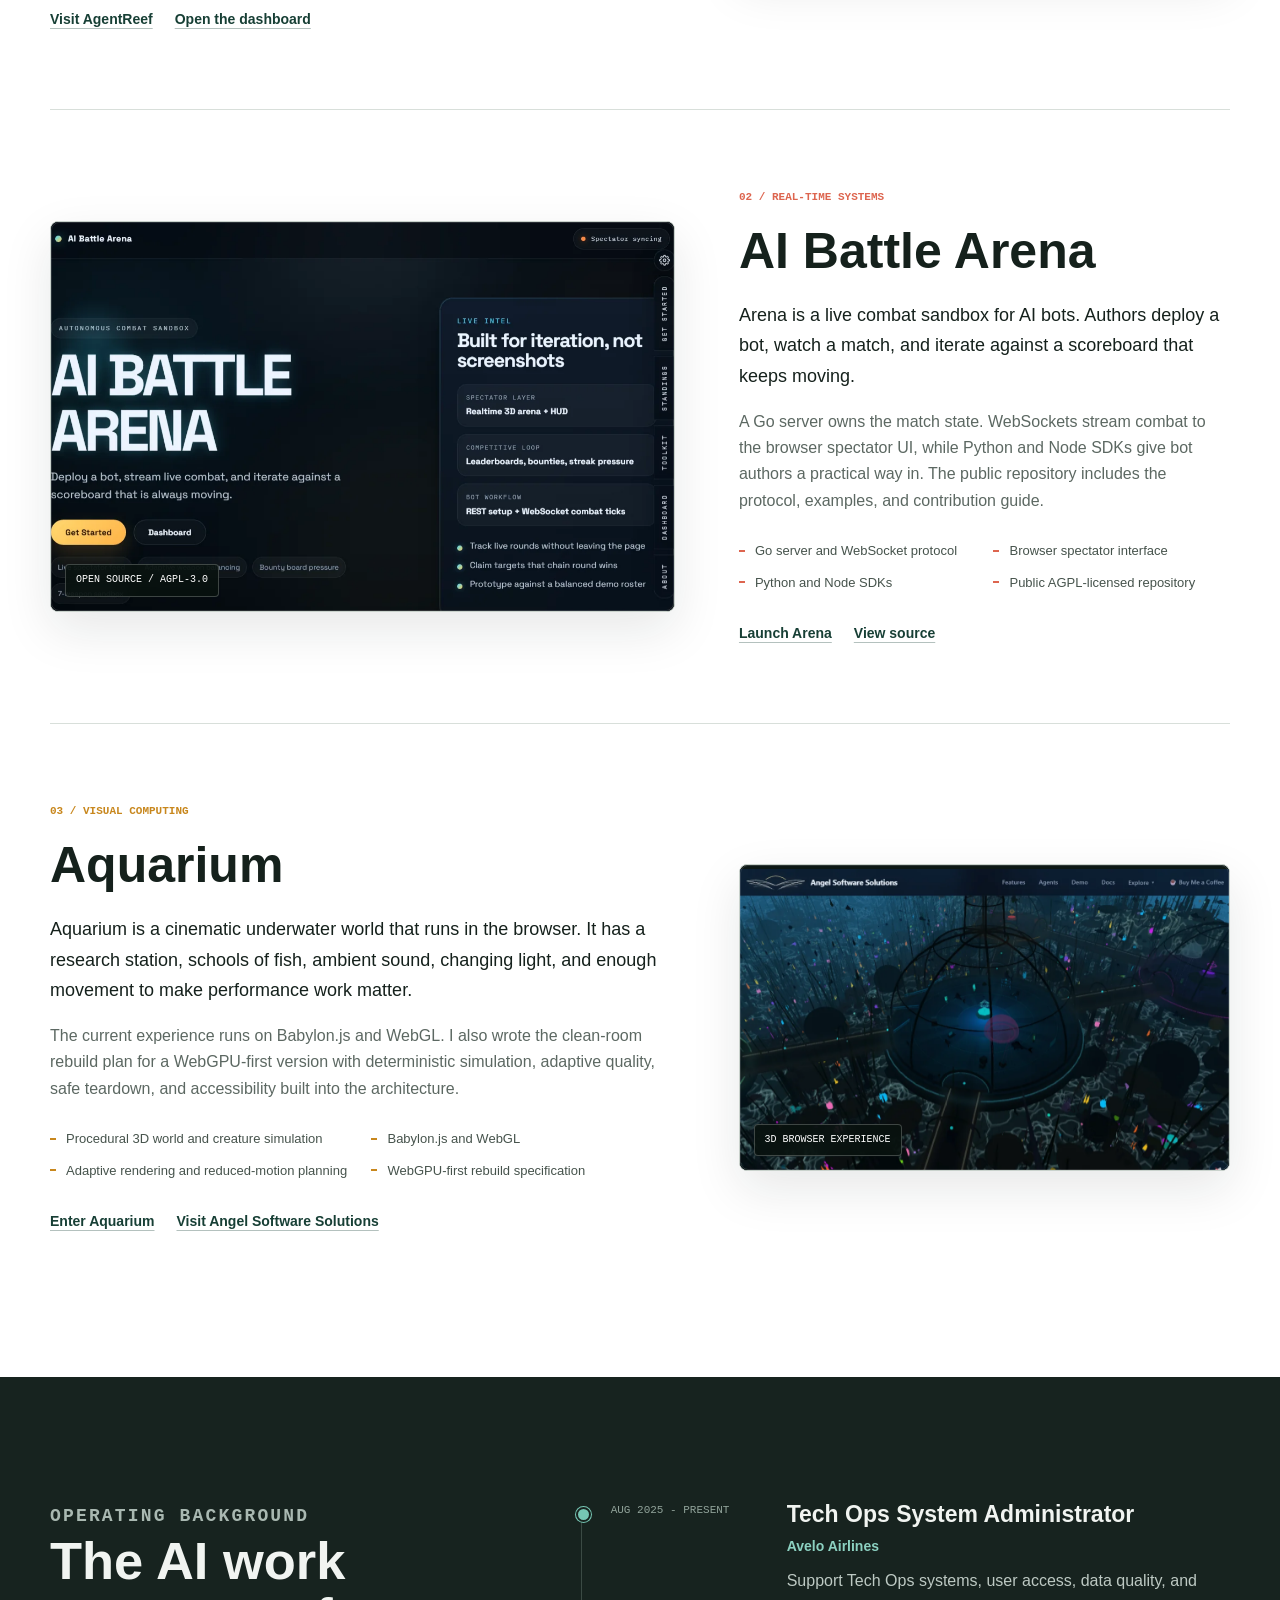
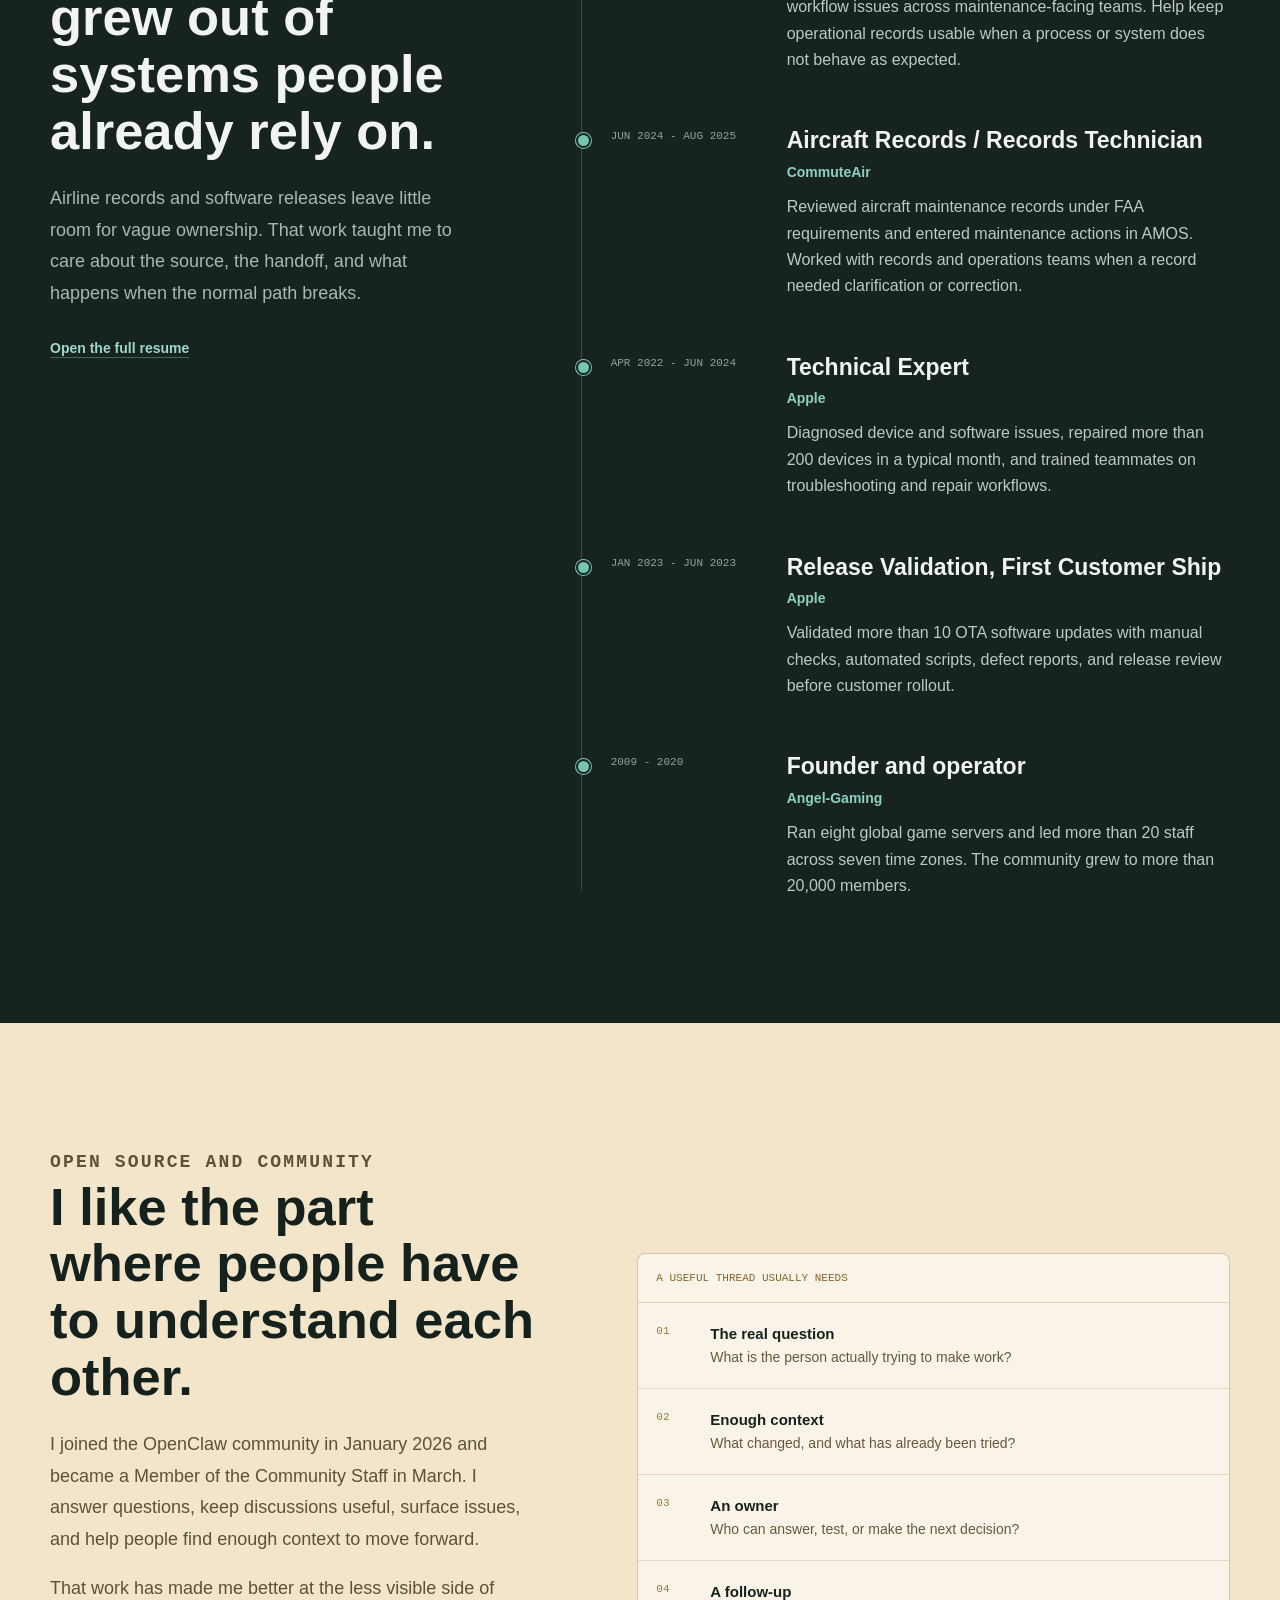
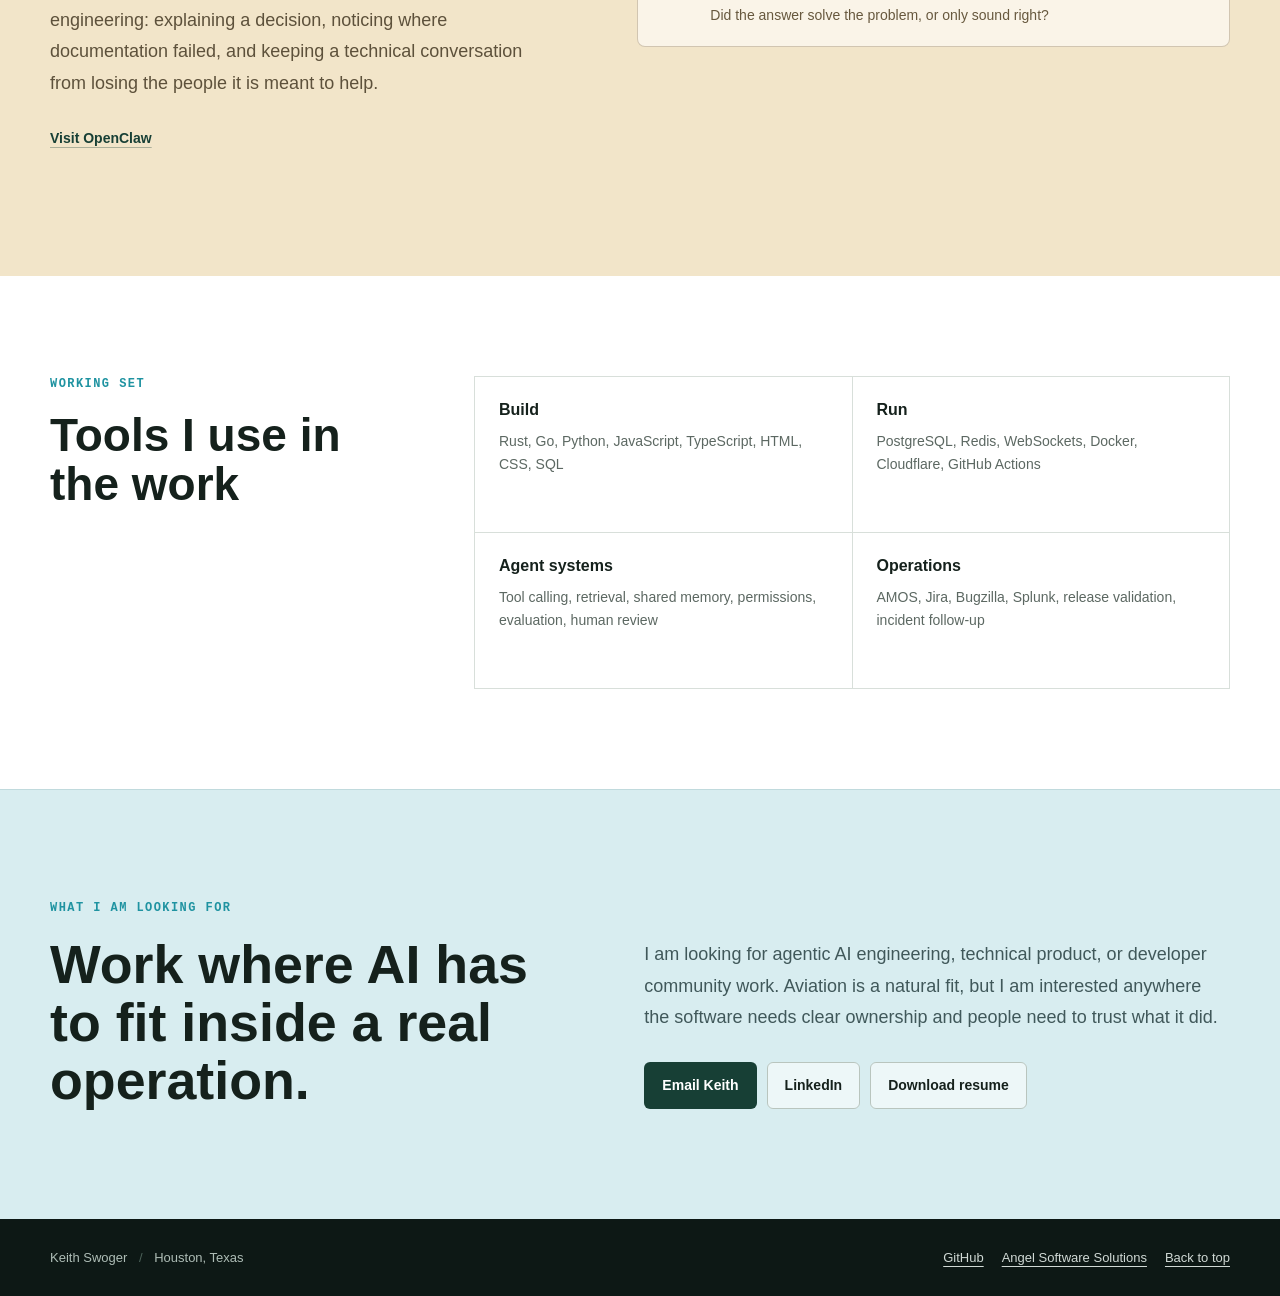
==== commit 2cc33b31: "feat: add restrained motion to portfolio" ====
--- a/index.html
+++ b/index.html
@@ -26,7 +26,7 @@
     <meta name="twitter:image" content="https://keithswoger.com/assets/og.png">
     <meta name="theme-color" content="#f6f8f5">
     <link rel="icon" type="image/png" href="assets/favicon.png">
-    <link rel="stylesheet" href="styles.css">
+    <link rel="stylesheet" href="styles.20260709-motion.css">
     <script type="application/ld+json">
       {
         "@context": "https://schema.org",
@@ -76,6 +76,7 @@
           <a class="nav-resume" href="resume.html">Resume</a>
         </nav>
       </div>
+      <span class="scroll-progress" data-scroll-progress aria-hidden="true"></span>
     </header>
 
     <main id="main">
@@ -87,7 +88,7 @@
             <p class="kicker">Agentic AI / technical operations</p>
             <h1>I build AI systems people can follow.</h1>
             <p class="hero-intro">
-              I build AgentReef, Arena, and Aquarium, and I support airline Tech Ops systems at Avelo. Aircraft records and Apple release validation taught me to care about the evidence a system leaves behind.
+              I'm building AgentReef, Arena, and Aquarium while supporting airline Tech Ops systems at Avelo. Work in aircraft records and Apple release validation taught me to care about the evidence a system leaves behind.
             </p>
             <div class="hero-actions" aria-label="Primary actions">
               <a class="button button-primary" href="#work">See the work</a>
@@ -115,6 +116,7 @@
                 <path d="M105 366 C238 422 407 420 536 366"></path>
               </svg>
               <span class="signal-packet" aria-hidden="true"></span>
+              <span class="signal-packet signal-packet-secondary" aria-hidden="true"></span>
               <button class="map-node node-center" type="button" data-map-node="reef" aria-pressed="true">
                 <span>AgentReef</span>
                 <small>coordinate</small>
@@ -272,7 +274,7 @@
             <a class="text-link" href="resume.html">Open the full resume</a>
           </div>
 
-          <ol class="timeline">
+          <ol class="timeline" data-timeline>
             <li class="timeline-item reveal">
               <div class="timeline-date">Aug 2025 - present</div>
               <div>
@@ -411,6 +413,6 @@
       </div>
     </footer>
 
-    <script src="app.js"></script>
+    <script src="app.20260709-motion.js"></script>
   </body>
 </html>
--- a/styles.20260709-motion.css
+++ b/styles.20260709-motion.css
@@ -0,0 +1,1607 @@
+:root {
+  color-scheme: light;
+  --bg: #f4f7f2;
+  --paper: #ffffff;
+  --ink: #15211c;
+  --muted: #5c6862;
+  --line: #d8dfda;
+  --forest: #173f35;
+  --forest-soft: #dce9e2;
+  --cyan: #1f93a1;
+  --cyan-soft: #d8edf0;
+  --coral: #dd654f;
+  --coral-soft: #f4dfd9;
+  --amber: #c8871d;
+  --amber-soft: #f2e5c9;
+  --night: #0d1815;
+  --night-line: #2a3c36;
+  --shadow: 0 18px 50px rgba(21, 33, 28, 0.1);
+  --shell: min(1180px, calc(100vw - 48px));
+}
+
+* {
+  box-sizing: border-box;
+}
+
+html {
+  scroll-behavior: smooth;
+  scroll-padding-top: 96px;
+}
+
+body {
+  margin: 0;
+  background: var(--bg);
+  color: var(--ink);
+  font-family: "Segoe UI Variable", "Segoe UI", Arial, sans-serif;
+  font-size: 16px;
+  line-height: 1.65;
+  letter-spacing: 0;
+  text-rendering: optimizeLegibility;
+}
+
+body.menu-open {
+  overflow: hidden;
+}
+
+img {
+  display: block;
+  max-width: 100%;
+}
+
+a {
+  color: inherit;
+  text-decoration-thickness: 1px;
+  text-underline-offset: 4px;
+}
+
+button,
+a {
+  -webkit-tap-highlight-color: transparent;
+}
+
+button {
+  font: inherit;
+  letter-spacing: 0;
+}
+
+::selection {
+  background: var(--amber-soft);
+  color: var(--ink);
+}
+
+.sr-only {
+  position: absolute;
+  width: 1px;
+  height: 1px;
+  padding: 0;
+  margin: -1px;
+  overflow: hidden;
+  clip: rect(0, 0, 0, 0);
+  white-space: nowrap;
+  border: 0;
+}
+
+.skip-link {
+  position: fixed;
+  top: 10px;
+  left: 10px;
+  z-index: 1000;
+  padding: 10px 14px;
+  background: var(--ink);
+  color: #fff;
+  transform: translateY(-160%);
+  transition: transform 180ms ease;
+}
+
+.skip-link:focus {
+  transform: translateY(0);
+}
+
+.page-shell {
+  width: var(--shell);
+  margin: 0 auto;
+}
+
+.site-header {
+  position: fixed;
+  inset: 0 0 auto;
+  z-index: 100;
+  padding: 14px 0;
+  border-bottom: 1px solid transparent;
+  transition: background-color 220ms ease, border-color 220ms ease, box-shadow 220ms ease;
+}
+
+.site-header.scrolled {
+  background: rgba(244, 247, 242, 0.94);
+  border-color: var(--line);
+  box-shadow: 0 8px 30px rgba(21, 33, 28, 0.05);
+  backdrop-filter: blur(16px);
+}
+
+.scroll-progress {
+  position: absolute;
+  right: 0;
+  bottom: -1px;
+  left: 0;
+  height: 2px;
+  background: var(--cyan);
+  opacity: 0.82;
+  transform: scaleX(var(--page-progress, 0));
+  transform-origin: left center;
+  transition: transform 90ms linear;
+}
+
+.header-inner {
+  width: var(--shell);
+  min-height: 54px;
+  margin: 0 auto;
+  display: flex;
+  align-items: center;
+  justify-content: space-between;
+  gap: 28px;
+}
+
+.brand {
+  display: inline-flex;
+  align-items: center;
+  gap: 12px;
+  min-width: 246px;
+  color: var(--ink);
+  text-decoration: none;
+}
+
+.brand-mark {
+  display: grid;
+  place-items: center;
+  width: 42px;
+  height: 42px;
+  flex: 0 0 42px;
+  border: 1px solid var(--forest);
+  border-radius: 6px;
+  background: var(--forest);
+  color: #fff;
+  font-size: 12px;
+  font-weight: 800;
+}
+
+.brand-copy {
+  display: grid;
+  line-height: 1.2;
+}
+
+.brand-copy strong {
+  font-size: 15px;
+}
+
+.brand-copy span {
+  margin-top: 3px;
+  color: var(--muted);
+  font-size: 12px;
+}
+
+.site-nav {
+  display: flex;
+  align-items: center;
+  gap: 4px;
+}
+
+.site-nav a {
+  padding: 9px 12px;
+  border-radius: 5px;
+  color: #3f4d46;
+  font-size: 14px;
+  font-weight: 650;
+  text-decoration: none;
+  transition: background-color 180ms ease, color 180ms ease;
+}
+
+.site-nav a:hover,
+.site-nav a:focus-visible,
+.site-nav a.active {
+  background: var(--paper);
+  color: var(--ink);
+}
+
+.site-nav .nav-resume {
+  margin-left: 8px;
+  border: 1px solid var(--forest);
+  background: var(--forest);
+  color: #fff;
+}
+
+.site-nav .nav-resume:hover,
+.site-nav .nav-resume:focus-visible {
+  background: #235246;
+  color: #fff;
+}
+
+.menu-button {
+  display: none;
+  width: 44px;
+  height: 44px;
+  padding: 0;
+  border: 1px solid var(--line);
+  border-radius: 6px;
+  background: var(--paper);
+}
+
+.menu-button span:not(.sr-only) {
+  display: block;
+  width: 18px;
+  height: 2px;
+  margin: 5px auto;
+  background: var(--ink);
+  transition: transform 180ms ease;
+}
+
+.hero {
+  position: relative;
+  overflow: hidden;
+  padding: 118px 0 0;
+  background: #eef3ed;
+  border-bottom: 1px solid var(--line);
+}
+
+.hero-orbit {
+  position: absolute;
+  border: 1px solid rgba(31, 147, 161, 0.16);
+  border-radius: 50%;
+  pointer-events: none;
+}
+
+.hero-orbit::after {
+  content: "";
+  position: absolute;
+  top: 50%;
+  left: -4px;
+  width: 7px;
+  height: 7px;
+  border-radius: 50%;
+  background: var(--cyan);
+  box-shadow: 0 0 0 5px rgba(31, 147, 161, 0.08);
+}
+
+.hero-orbit-one {
+  top: 84px;
+  right: -250px;
+  width: 640px;
+  height: 640px;
+  animation: orbitSpin 38s linear infinite;
+}
+
+.hero-orbit-two {
+  top: 210px;
+  right: -94px;
+  width: 310px;
+  height: 310px;
+  border-color: rgba(221, 101, 79, 0.16);
+  animation: orbitSpin 29s linear infinite reverse;
+}
+
+.hero-orbit-two::after {
+  background: var(--coral);
+  box-shadow: 0 0 0 5px rgba(221, 101, 79, 0.08);
+}
+
+.hero-layout {
+  position: relative;
+  z-index: 1;
+  display: grid;
+  grid-template-columns: minmax(0, 0.92fr) minmax(480px, 1.08fr);
+  gap: clamp(44px, 6vw, 88px);
+  align-items: center;
+  padding-bottom: 48px;
+}
+
+.kicker {
+  margin: 0 0 18px;
+  color: var(--cyan);
+  font-family: "Cascadia Mono", "SFMono-Regular", Consolas, monospace;
+  font-size: 12px;
+  font-weight: 700;
+  letter-spacing: 0.12em;
+  line-height: 1.4;
+  text-transform: uppercase;
+}
+
+h1,
+h2,
+h3,
+p {
+  overflow-wrap: break-word;
+}
+
+h1,
+h2,
+h3 {
+  margin-top: 0;
+  letter-spacing: 0;
+  line-height: 1.08;
+}
+
+h1 {
+  max-width: 720px;
+  margin-bottom: 26px;
+  font-size: clamp(42px, 4.5vw, 58px);
+  font-weight: 740;
+}
+
+h2 {
+  margin-bottom: 24px;
+  font-size: clamp(34px, 4.1vw, 56px);
+  font-weight: 720;
+}
+
+h3 {
+  font-size: 29px;
+  font-weight: 720;
+}
+
+.hero-intro {
+  max-width: 690px;
+  margin: 0;
+  color: #3d4b44;
+  font-size: clamp(17px, 1.5vw, 20px);
+  line-height: 1.72;
+}
+
+.hero-actions,
+.contact-actions {
+  display: flex;
+  flex-wrap: wrap;
+  gap: 10px;
+  margin-top: 34px;
+}
+
+.button {
+  display: inline-flex;
+  align-items: center;
+  justify-content: center;
+  min-height: 46px;
+  padding: 11px 17px;
+  border: 1px solid transparent;
+  border-radius: 6px;
+  font-size: 14px;
+  font-weight: 720;
+  text-decoration: none;
+  transition: transform 180ms ease, background-color 180ms ease, border-color 180ms ease;
+}
+
+.button:hover {
+  transform: translateY(-2px);
+}
+
+.button:focus-visible,
+.site-nav a:focus-visible,
+.project-links a:focus-visible,
+.text-link:focus-visible,
+.map-node:focus-visible,
+.menu-button:focus-visible {
+  outline: 3px solid rgba(31, 147, 161, 0.28);
+  outline-offset: 3px;
+}
+
+.button-primary {
+  background: var(--forest);
+  color: #fff;
+}
+
+.button-primary:hover {
+  background: #235246;
+}
+
+.button-secondary {
+  border-color: #b9c5be;
+  background: rgba(255, 255, 255, 0.55);
+  color: var(--ink);
+}
+
+.button-secondary:hover {
+  border-color: var(--forest);
+  background: var(--paper);
+}
+
+.hero-status {
+  display: flex;
+  flex-wrap: wrap;
+  gap: 9px 20px;
+  margin: 30px 0 0;
+  padding: 0;
+  color: var(--muted);
+  font-size: 13px;
+  list-style: none;
+}
+
+.hero-status li {
+  display: flex;
+  align-items: center;
+  gap: 8px;
+}
+
+.status-dot {
+  width: 8px;
+  height: 8px;
+  border-radius: 50%;
+}
+
+.status-live {
+  background: var(--cyan);
+}
+
+.status-community {
+  background: var(--coral);
+}
+
+.status-location {
+  background: var(--amber);
+}
+
+.system-visual {
+  overflow: hidden;
+  min-height: 462px;
+  border: 1px solid var(--night-line);
+  border-radius: 8px;
+  background: var(--night);
+  color: #f5f7f4;
+  box-shadow: var(--shadow);
+}
+
+.visual-toolbar {
+  display: flex;
+  align-items: center;
+  justify-content: space-between;
+  min-height: 52px;
+  padding: 0 18px;
+  border-bottom: 1px solid var(--night-line);
+  color: #aebdb6;
+  font-family: "Cascadia Mono", Consolas, monospace;
+  font-size: 11px;
+  letter-spacing: 0.06em;
+  text-transform: uppercase;
+}
+
+.visual-state {
+  display: inline-flex;
+  align-items: center;
+  gap: 8px;
+}
+
+.visual-state i {
+  width: 7px;
+  height: 7px;
+  border-radius: 50%;
+  background: #5fd2b2;
+  box-shadow: 0 0 0 0 rgba(95, 210, 178, 0.4);
+  animation: statePulse 3.8s ease-out infinite;
+}
+
+.system-canvas {
+  position: relative;
+  height: 410px;
+  isolation: isolate;
+  background-image:
+    linear-gradient(rgba(255, 255, 255, 0.025) 1px, transparent 1px),
+    linear-gradient(90deg, rgba(255, 255, 255, 0.025) 1px, transparent 1px);
+  background-size: 38px 38px;
+}
+
+.system-lines {
+  position: absolute;
+  inset: 0;
+  z-index: -1;
+  width: 100%;
+  height: 100%;
+}
+
+.system-lines path {
+  fill: none;
+  stroke: #4f7066;
+  stroke-width: 1.2;
+  stroke-dasharray: 5 10;
+  vector-effect: non-scaling-stroke;
+  animation: lineFlow 28s linear infinite;
+}
+
+.system-lines path:nth-child(even) {
+  animation-direction: reverse;
+  animation-duration: 34s;
+}
+
+.signal-packet {
+  position: absolute;
+  z-index: 2;
+  width: 11px;
+  height: 11px;
+  border: 2px solid var(--night);
+  border-radius: 50%;
+  background: #70d7bd;
+  box-shadow: 0 0 14px rgba(112, 215, 189, 0.72);
+  offset-path: path("M 320 238 C 242 220 204 148 126 126 C 244 82 407 74 526 112 C 444 138 402 211 320 238 C 404 266 452 338 536 366 C 407 420 238 422 105 366 C 183 336 226 262 320 238");
+  offset-rotate: 0deg;
+  animation: packetRoute 13s linear infinite;
+}
+
+.signal-packet-secondary {
+  width: 9px;
+  height: 9px;
+  background: #ef806b;
+  box-shadow: 0 0 12px rgba(239, 128, 107, 0.62);
+  offset-path: path("M 126 126 C 244 82 407 74 526 112 C 444 138 402 211 320 238 C 226 262 183 336 105 366 C 238 422 407 420 536 366");
+  animation-duration: 18s;
+  animation-delay: -7s;
+}
+
+.map-node {
+  position: absolute;
+  display: grid;
+  gap: 2px;
+  min-width: 126px;
+  padding: 11px 13px;
+  border: 1px solid #38584f;
+  border-radius: 6px;
+  background: #14241f;
+  color: #e8efeb;
+  text-align: left;
+  cursor: pointer;
+  transition: border-color 180ms ease, background-color 180ms ease, transform 180ms ease;
+}
+
+.map-node:hover,
+.map-node[aria-pressed="true"] {
+  border-color: #70d7bd;
+  background: #1b312a;
+  transform: translateY(-2px);
+}
+
+.map-node span {
+  font-size: 13px;
+  font-weight: 720;
+}
+
+.map-node small {
+  color: #94aaa1;
+  font-family: "Cascadia Mono", Consolas, monospace;
+  font-size: 10px;
+  text-transform: uppercase;
+}
+
+.node-center {
+  top: 150px;
+  left: 50%;
+  min-width: 142px;
+  transform: translateX(-50%);
+  border-color: #6cb9ae;
+  background: #1d352d;
+}
+
+.node-center:hover,
+.node-center[aria-pressed="true"] {
+  transform: translateX(-50%) translateY(-2px);
+}
+
+.node-a {
+  top: 58px;
+  left: 9%;
+}
+
+.node-b {
+  top: 52px;
+  right: 8%;
+}
+
+.node-c {
+  bottom: 78px;
+  left: 6%;
+}
+
+.node-d {
+  right: 6%;
+  bottom: 78px;
+}
+
+.map-readout {
+  position: absolute;
+  left: 50%;
+  bottom: 12px;
+  width: calc(100% - 40px);
+  min-height: 58px;
+  padding: 12px 15px;
+  border: 1px solid #2e453e;
+  border-radius: 6px;
+  background: rgba(8, 17, 14, 0.92);
+  transform: translateX(-50%);
+}
+
+.map-readout.is-updating {
+  animation: readoutSettle 360ms cubic-bezier(0.2, 0.72, 0.2, 1);
+}
+
+.map-readout span {
+  display: block;
+  margin-bottom: 2px;
+  color: #70d7bd;
+  font-family: "Cascadia Mono", Consolas, monospace;
+  font-size: 10px;
+  text-transform: uppercase;
+}
+
+.map-readout p {
+  margin: 0;
+  color: #c8d5cf;
+  font-size: 12px;
+  line-height: 1.45;
+}
+
+.proof-ribbon {
+  position: relative;
+  z-index: 2;
+  display: grid;
+  grid-template-columns: repeat(3, 1fr);
+  border-top: 1px solid var(--line);
+  background: rgba(255, 255, 255, 0.5);
+}
+
+.proof-ribbon p {
+  min-height: 74px;
+  margin: 0;
+  padding: 16px 24px;
+  border-right: 1px solid var(--line);
+  color: #39473f;
+  font-size: 14px;
+  line-height: 1.5;
+}
+
+.proof-ribbon p:last-child {
+  border-right: 0;
+}
+
+.proof-ribbon span {
+  display: block;
+  margin-bottom: 4px;
+  color: var(--muted);
+  font-family: "Cascadia Mono", Consolas, monospace;
+  font-size: 10px;
+  text-transform: uppercase;
+}
+
+.section {
+  padding: 124px 0;
+}
+
+.section-heading {
+  max-width: 760px;
+  margin-bottom: 64px;
+}
+
+.section-heading > p:last-child,
+.community-copy > p,
+.contact-copy > p,
+.sticky-heading > p {
+  margin: 0;
+  color: var(--muted);
+  font-size: 18px;
+  line-height: 1.75;
+}
+
+.work-section {
+  padding-top: 84px;
+  background: var(--paper);
+}
+
+.project {
+  display: grid;
+  grid-template-columns: minmax(0, 1.12fr) minmax(360px, 0.88fr);
+  gap: clamp(36px, 5vw, 76px);
+  align-items: center;
+  padding: 78px 0;
+  border-top: 1px solid var(--line);
+}
+
+.project:last-child {
+  padding-bottom: 20px;
+}
+
+.project:nth-of-type(odd) .project-media {
+  order: 2;
+}
+
+.project-media {
+  position: relative;
+  overflow: hidden;
+  aspect-ratio: 16 / 10;
+  border: 1px solid #c9d2cc;
+  border-radius: 8px;
+  background: var(--night);
+  box-shadow: var(--shadow);
+}
+
+.project-media::after {
+  content: "";
+  position: absolute;
+  inset: 0;
+  border: 1px solid rgba(255, 255, 255, 0.14);
+  border-radius: inherit;
+  pointer-events: none;
+}
+
+.project-media img {
+  --media-scale: 1.055;
+  --media-shift: 0px;
+  width: 100%;
+  height: 100%;
+  object-fit: cover;
+  object-position: top center;
+  transform: translate3d(0, var(--media-shift), 0) scale(var(--media-scale));
+  transition: transform 320ms cubic-bezier(0.2, 0.75, 0.2, 1);
+  will-change: transform;
+}
+
+.project.is-visible .project-media img {
+  --media-scale: 1.035;
+}
+
+.project-media:hover img {
+  --media-scale: 1.052;
+}
+
+.media-tag {
+  position: absolute;
+  left: 14px;
+  bottom: 14px;
+  padding: 7px 10px;
+  border: 1px solid rgba(255, 255, 255, 0.22);
+  border-radius: 4px;
+  background: rgba(9, 18, 15, 0.84);
+  color: #fff;
+  font-family: "Cascadia Mono", Consolas, monospace;
+  font-size: 10px;
+  text-transform: uppercase;
+  backdrop-filter: blur(10px);
+}
+
+.project-index {
+  margin-bottom: 18px;
+  color: var(--cyan);
+  font-family: "Cascadia Mono", Consolas, monospace;
+  font-size: 11px;
+  font-weight: 700;
+  text-transform: uppercase;
+}
+
+.project-arena .project-index {
+  color: var(--coral);
+}
+
+.project-aquarium .project-index {
+  color: var(--amber);
+}
+
+.project-copy h3 {
+  margin-bottom: 22px;
+  font-size: clamp(34px, 4vw, 50px);
+}
+
+.project-copy > p {
+  margin: 0 0 17px;
+  color: var(--muted);
+}
+
+.project-copy .project-lede {
+  color: var(--ink);
+  font-size: 18px;
+  line-height: 1.7;
+}
+
+.project-facts {
+  display: grid;
+  grid-template-columns: 1fr 1fr;
+  gap: 10px 18px;
+  margin: 26px 0 0;
+  padding: 0;
+  list-style: none;
+}
+
+.project-facts li {
+  position: relative;
+  padding-left: 16px;
+  color: #46534c;
+  font-size: 13px;
+}
+
+.project-facts li::before {
+  content: "";
+  position: absolute;
+  top: 0.72em;
+  left: 0;
+  width: 6px;
+  height: 2px;
+  background: var(--cyan);
+}
+
+.project-arena .project-facts li::before {
+  background: var(--coral);
+}
+
+.project-aquarium .project-facts li::before {
+  background: var(--amber);
+}
+
+.project-links {
+  display: flex;
+  flex-wrap: wrap;
+  gap: 10px 22px;
+  margin-top: 29px;
+}
+
+.project-links a,
+.text-link {
+  color: var(--forest);
+  font-size: 14px;
+  font-weight: 720;
+  text-decoration: underline;
+  text-decoration-color: rgba(23, 63, 53, 0.32);
+}
+
+.project-links a:hover,
+.text-link:hover {
+  text-decoration-color: currentColor;
+}
+
+.experience-section {
+  background: #17231f;
+  color: #f1f4f1;
+}
+
+.experience-layout {
+  display: grid;
+  grid-template-columns: minmax(300px, 0.78fr) minmax(0, 1.22fr);
+  gap: clamp(60px, 8vw, 120px);
+  align-items: start;
+}
+
+.sticky-heading {
+  position: sticky;
+  top: 126px;
+  margin-bottom: 0;
+}
+
+.sticky-heading > p {
+  color: #a9b8b1;
+}
+
+.sticky-heading .text-link {
+  display: inline-block;
+  margin-top: 28px;
+  color: #9ed8cb;
+  text-decoration-color: rgba(158, 216, 203, 0.36);
+}
+
+.timeline {
+  --timeline-progress: 0;
+  position: relative;
+  margin: 0;
+  padding: 0;
+  list-style: none;
+}
+
+.timeline::before {
+  content: "";
+  position: absolute;
+  top: 6px;
+  bottom: 8px;
+  left: 8px;
+  width: 1px;
+  background: #3b4a44;
+}
+
+.timeline::after {
+  content: "";
+  position: absolute;
+  top: 6px;
+  bottom: 8px;
+  left: 8px;
+  width: 1px;
+  background: #76c5b3;
+  transform: scaleY(var(--timeline-progress));
+  transform-origin: top center;
+  transition: transform 120ms linear;
+}
+
+.timeline-item {
+  position: relative;
+  display: grid;
+  grid-template-columns: 152px 1fr;
+  gap: 24px;
+  padding: 0 0 54px 38px;
+}
+
+.timeline-item:last-child {
+  padding-bottom: 0;
+}
+
+.timeline-item::before {
+  content: "";
+  position: absolute;
+  top: 6px;
+  left: 3px;
+  width: 11px;
+  height: 11px;
+  border: 2px solid #17231f;
+  border-radius: 50%;
+  background: #76c5b3;
+  box-shadow: 0 0 0 1px #76c5b3;
+  z-index: 1;
+}
+
+.timeline-date {
+  color: #91a39a;
+  font-family: "Cascadia Mono", Consolas, monospace;
+  font-size: 11px;
+  text-transform: uppercase;
+}
+
+.timeline h3 {
+  margin-bottom: 6px;
+  font-size: 23px;
+  line-height: 1.2;
+}
+
+.timeline-company {
+  margin: 0 0 10px;
+  color: #8cd1c1;
+  font-size: 14px;
+  font-weight: 650;
+}
+
+.timeline-item div:last-child > p:last-child {
+  margin: 0;
+  color: #bdc9c3;
+}
+
+.community-section {
+  background: var(--amber-soft);
+}
+
+.community-layout {
+  display: grid;
+  grid-template-columns: minmax(0, 0.9fr) minmax(420px, 1.1fr);
+  gap: clamp(50px, 8vw, 110px);
+  align-items: center;
+}
+
+.community-copy h2 {
+  max-width: 610px;
+}
+
+.community-copy > p {
+  color: #5d513b;
+}
+
+.community-copy > p + p {
+  margin-top: 18px;
+}
+
+.community-copy .text-link {
+  display: inline-block;
+  margin-top: 28px;
+}
+
+.community-thread {
+  overflow: hidden;
+  border: 1px solid rgba(105, 78, 33, 0.28);
+  border-radius: 8px;
+  background: rgba(255, 255, 255, 0.58);
+}
+
+.thread-label {
+  padding: 15px 18px;
+  border-bottom: 1px solid rgba(105, 78, 33, 0.2);
+  color: #84642d;
+  font-family: "Cascadia Mono", Consolas, monospace;
+  font-size: 11px;
+  text-transform: uppercase;
+}
+
+.thread-row {
+  display: grid;
+  grid-template-columns: 42px 1fr;
+  gap: 12px;
+  padding: 19px 18px;
+  border-bottom: 1px solid rgba(105, 78, 33, 0.16);
+  opacity: 0;
+  transform: translateX(12px);
+  transition: opacity 520ms ease, transform 520ms cubic-bezier(0.2, 0.72, 0.2, 1);
+}
+
+.community-thread.is-visible .thread-row {
+  opacity: 1;
+  transform: translateX(0);
+}
+
+.community-thread.is-visible .thread-row:nth-child(2) {
+  transition-delay: 180ms;
+}
+
+.community-thread.is-visible .thread-row:nth-child(3) {
+  transition-delay: 260ms;
+}
+
+.community-thread.is-visible .thread-row:nth-child(4) {
+  transition-delay: 340ms;
+}
+
+.community-thread.is-visible .thread-row:nth-child(5) {
+  transition-delay: 420ms;
+}
+
+.thread-row:last-child {
+  border-bottom: 0;
+}
+
+.thread-row > span {
+  color: #9c7a3b;
+  font-family: "Cascadia Mono", Consolas, monospace;
+  font-size: 11px;
+}
+
+.thread-row p {
+  margin: 0;
+  color: #67583e;
+  font-size: 14px;
+  line-height: 1.55;
+}
+
+.thread-row strong {
+  display: block;
+  margin-bottom: 2px;
+  color: var(--ink);
+  font-size: 15px;
+}
+
+.tools-section {
+  padding: 100px 0;
+  background: var(--paper);
+}
+
+.tools-layout {
+  display: grid;
+  grid-template-columns: minmax(260px, 0.6fr) minmax(0, 1.4fr);
+  gap: clamp(50px, 8vw, 100px);
+}
+
+.tools-layout .section-heading {
+  margin: 0;
+}
+
+.tools-layout h2 {
+  font-size: clamp(32px, 3.6vw, 46px);
+}
+
+.tool-groups {
+  display: grid;
+  grid-template-columns: 1fr 1fr;
+  border-top: 1px solid var(--line);
+  border-left: 1px solid var(--line);
+}
+
+.tool-groups > div {
+  min-height: 156px;
+  padding: 24px;
+  border-right: 1px solid var(--line);
+  border-bottom: 1px solid var(--line);
+}
+
+.tool-groups h3 {
+  margin-bottom: 12px;
+  font-size: 16px;
+}
+
+.tool-groups p {
+  margin: 0;
+  color: var(--muted);
+  font-size: 14px;
+  line-height: 1.65;
+}
+
+.contact-section {
+  padding: 110px 0;
+  background: var(--cyan-soft);
+  border-top: 1px solid #c0dadd;
+}
+
+.contact-layout {
+  display: grid;
+  grid-template-columns: minmax(0, 0.9fr) minmax(360px, 1.1fr);
+  gap: clamp(50px, 9vw, 130px);
+  align-items: end;
+}
+
+.contact-layout h2 {
+  margin-bottom: 0;
+  font-size: clamp(36px, 4.2vw, 56px);
+}
+
+.contact-copy > p {
+  color: #40585a;
+}
+
+.contact-actions {
+  margin-top: 28px;
+}
+
+.site-footer {
+  padding: 28px 0;
+  background: var(--night);
+  color: #aebdb6;
+}
+
+.footer-inner {
+  display: flex;
+  align-items: center;
+  justify-content: space-between;
+  gap: 24px;
+}
+
+.footer-inner p {
+  margin: 0;
+  font-size: 13px;
+}
+
+.footer-inner p span {
+  margin: 0 8px;
+  color: #4d635a;
+}
+
+.footer-inner div {
+  display: flex;
+  flex-wrap: wrap;
+  gap: 18px;
+}
+
+.footer-inner a {
+  color: #d0d9d5;
+  font-size: 13px;
+}
+
+.reveal {
+  opacity: 0;
+  transform: translateY(22px);
+  transition: opacity 680ms ease, transform 680ms cubic-bezier(0.2, 0.72, 0.2, 1);
+  transition-delay: calc(var(--reveal-delay, 0) * 90ms);
+}
+
+.reveal.is-visible {
+  opacity: 1;
+  transform: translateY(0);
+}
+
+.reveal[data-delay="1"] {
+  --reveal-delay: 1;
+}
+
+.reveal[data-delay="2"] {
+  --reveal-delay: 2;
+}
+
+@keyframes packetRoute {
+  0%, 8% {
+    offset-distance: 0%;
+    opacity: 0;
+  }
+  12% {
+    opacity: 1;
+  }
+  88% {
+    opacity: 1;
+  }
+  92%, 100% {
+    offset-distance: 100%;
+    opacity: 0;
+  }
+}
+
+@keyframes lineFlow {
+  to {
+    stroke-dashoffset: -90;
+  }
+}
+
+@keyframes orbitSpin {
+  to {
+    transform: rotate(360deg);
+  }
+}
+
+@keyframes readoutSettle {
+  from {
+    opacity: 0.5;
+    transform: translateX(-50%) translateY(4px);
+  }
+  to {
+    opacity: 1;
+    transform: translateX(-50%) translateY(0);
+  }
+}
+
+@keyframes statePulse {
+  0% {
+    box-shadow: 0 0 0 0 rgba(95, 210, 178, 0.36);
+  }
+  60%, 100% {
+    box-shadow: 0 0 0 8px rgba(95, 210, 178, 0);
+  }
+}
+
+@media (max-width: 1040px) {
+  :root {
+    --shell: min(100% - 36px, 900px);
+  }
+
+  .hero-layout {
+    grid-template-columns: 1fr;
+    gap: 0;
+  }
+
+  .hero-copy {
+    max-width: 780px;
+  }
+
+  .system-visual {
+    display: none;
+  }
+
+  .project,
+  .project:nth-of-type(odd) {
+    grid-template-columns: 1fr;
+  }
+
+  .project:nth-of-type(odd) .project-media {
+    order: 0;
+  }
+
+  .project-copy {
+    max-width: 760px;
+  }
+
+  .experience-layout,
+  .community-layout,
+  .tools-layout,
+  .contact-layout {
+    grid-template-columns: 1fr;
+  }
+
+  .sticky-heading {
+    position: static;
+    max-width: 760px;
+    margin-bottom: 60px;
+  }
+
+  .community-copy {
+    max-width: 760px;
+  }
+
+  .tool-groups {
+    max-width: 800px;
+  }
+}
+
+@media (max-width: 760px) {
+  :root {
+    --shell: calc(100% - 28px);
+  }
+
+  html {
+    scroll-padding-top: 76px;
+  }
+
+  .site-header {
+    padding: 10px 0;
+  }
+
+  .header-inner {
+    min-height: 48px;
+  }
+
+  .brand {
+    min-width: 0;
+  }
+
+  .brand-mark {
+    width: 38px;
+    height: 38px;
+    flex-basis: 38px;
+  }
+
+  .brand-copy span {
+    display: none;
+  }
+
+  .menu-button {
+    display: block;
+  }
+
+  .menu-button[aria-expanded="true"] span:nth-of-type(2) {
+    transform: translateY(3.5px) rotate(45deg);
+  }
+
+  .menu-button[aria-expanded="true"] span:nth-of-type(3) {
+    transform: translateY(-3.5px) rotate(-45deg);
+  }
+
+  .site-nav {
+    position: fixed;
+    inset: 69px 14px auto;
+    display: grid;
+    gap: 4px;
+    padding: 12px;
+    border: 1px solid var(--line);
+    border-radius: 8px;
+    background: var(--paper);
+    box-shadow: var(--shadow);
+    opacity: 0;
+    pointer-events: none;
+    transform: translateY(-10px);
+    transition: opacity 180ms ease, transform 180ms ease;
+  }
+
+  .site-nav.open {
+    opacity: 1;
+    pointer-events: auto;
+    transform: translateY(0);
+  }
+
+  .site-nav a {
+    padding: 12px 13px;
+  }
+
+  .site-nav .nav-resume {
+    margin: 4px 0 0;
+    text-align: center;
+  }
+
+  .hero {
+    padding-top: 112px;
+  }
+
+  .hero-layout {
+    gap: 48px;
+    padding-bottom: 58px;
+  }
+
+  h1 {
+    font-size: 44px;
+  }
+
+  h2 {
+    font-size: 38px;
+  }
+
+  .hero-intro,
+  .section-heading > p:last-child,
+  .community-copy > p,
+  .contact-copy > p,
+  .sticky-heading > p {
+    font-size: 16px;
+  }
+
+  .hero-actions .button,
+  .contact-actions .button {
+    flex: 1 1 160px;
+  }
+
+  .system-visual {
+    min-height: 428px;
+  }
+
+  .system-canvas {
+    height: 376px;
+  }
+
+  .system-lines {
+    opacity: 0.72;
+  }
+
+  .map-node {
+    min-width: 103px;
+    padding: 8px 9px;
+  }
+
+  .map-node span {
+    font-size: 11px;
+  }
+
+  .node-center {
+    top: 146px;
+    min-width: 120px;
+  }
+
+  .node-a,
+  .node-b {
+    top: 58px;
+  }
+
+  .node-a {
+    left: 4%;
+  }
+
+  .node-b {
+    right: 4%;
+  }
+
+  .node-c,
+  .node-d {
+    bottom: 88px;
+  }
+
+  .node-c {
+    left: 3%;
+  }
+
+  .node-d {
+    right: 3%;
+  }
+
+  .signal-packet {
+    display: none;
+  }
+
+  .proof-ribbon {
+    display: flex;
+    overflow-x: auto;
+    scroll-snap-type: x proximity;
+    scrollbar-width: none;
+  }
+
+  .proof-ribbon::-webkit-scrollbar {
+    display: none;
+  }
+
+  .proof-ribbon p {
+    min-width: 250px;
+    flex: 1 0 250px;
+    padding: 16px 18px;
+    border-right: 1px solid var(--line);
+    border-bottom: 0;
+    scroll-snap-align: start;
+  }
+
+  .proof-ribbon p:last-child {
+    border-bottom: 0;
+  }
+
+  .section {
+    padding: 86px 0;
+  }
+
+  .work-section {
+    padding-top: 32px;
+  }
+
+  .section-heading {
+    margin-bottom: 42px;
+  }
+
+  .project {
+    gap: 34px;
+    padding: 56px 0;
+  }
+
+  .project-media {
+    aspect-ratio: 4 / 3;
+  }
+
+  .project-copy h3 {
+    font-size: 36px;
+  }
+
+  .project-facts {
+    grid-template-columns: 1fr;
+  }
+
+  .experience-layout {
+    gap: 0;
+  }
+
+  .timeline-item {
+    grid-template-columns: 1fr;
+    gap: 7px;
+    padding: 0 0 46px 32px;
+  }
+
+  .timeline::before {
+    left: 7px;
+  }
+
+  .timeline-item::before {
+    left: 2px;
+  }
+
+  .community-layout {
+    gap: 50px;
+  }
+
+  .thread-row {
+    grid-template-columns: 34px 1fr;
+  }
+
+  .tool-groups {
+    grid-template-columns: 1fr;
+  }
+
+  .tool-groups > div {
+    min-height: 0;
+  }
+
+  .contact-section {
+    padding: 82px 0;
+  }
+
+  .contact-layout {
+    gap: 28px;
+  }
+
+  .footer-inner {
+    align-items: flex-start;
+    flex-direction: column;
+  }
+}
+
+@media (max-width: 420px) {
+  h1 {
+    font-size: 40px;
+  }
+
+  h2 {
+    font-size: 34px;
+  }
+
+  .hero-status {
+    gap: 8px 14px;
+  }
+}
+
+@media (prefers-reduced-motion: reduce) {
+  html {
+    scroll-behavior: auto;
+  }
+
+  *,
+  *::before,
+  *::after {
+    animation-duration: 0.001ms !important;
+    animation-iteration-count: 1 !important;
+    scroll-behavior: auto !important;
+    transition-duration: 0.001ms !important;
+  }
+
+  .reveal {
+    opacity: 1;
+    transform: none;
+  }
+
+  .signal-packet {
+    display: none;
+  }
+
+  .scroll-progress {
+    display: none;
+  }
+
+  .timeline {
+    --timeline-progress: 1 !important;
+  }
+
+  .project-media img {
+    --media-shift: 0px !important;
+    --media-scale: 1 !important;
+  }
+}
+
+@media print {
+  .site-header,
+  .site-footer,
+  .hero-orbit,
+  .system-visual {
+    display: none !important;
+  }
+}
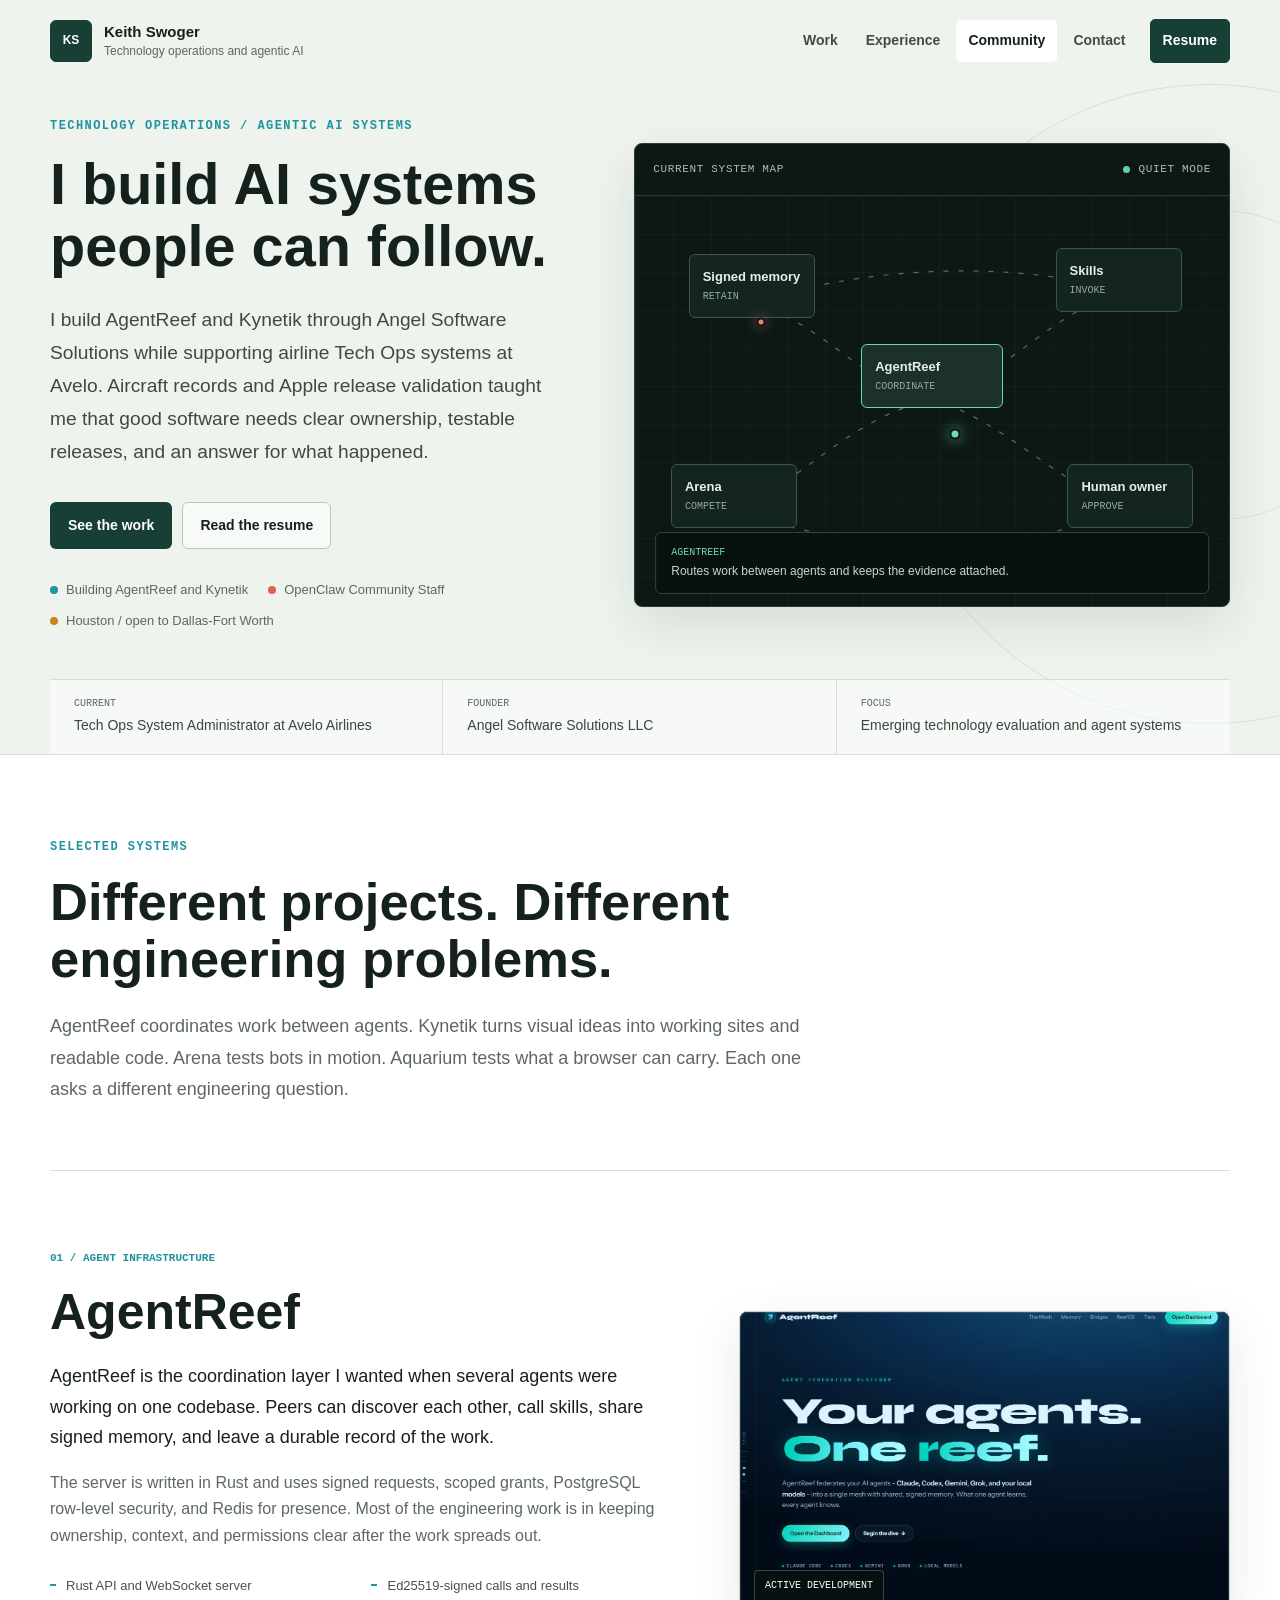
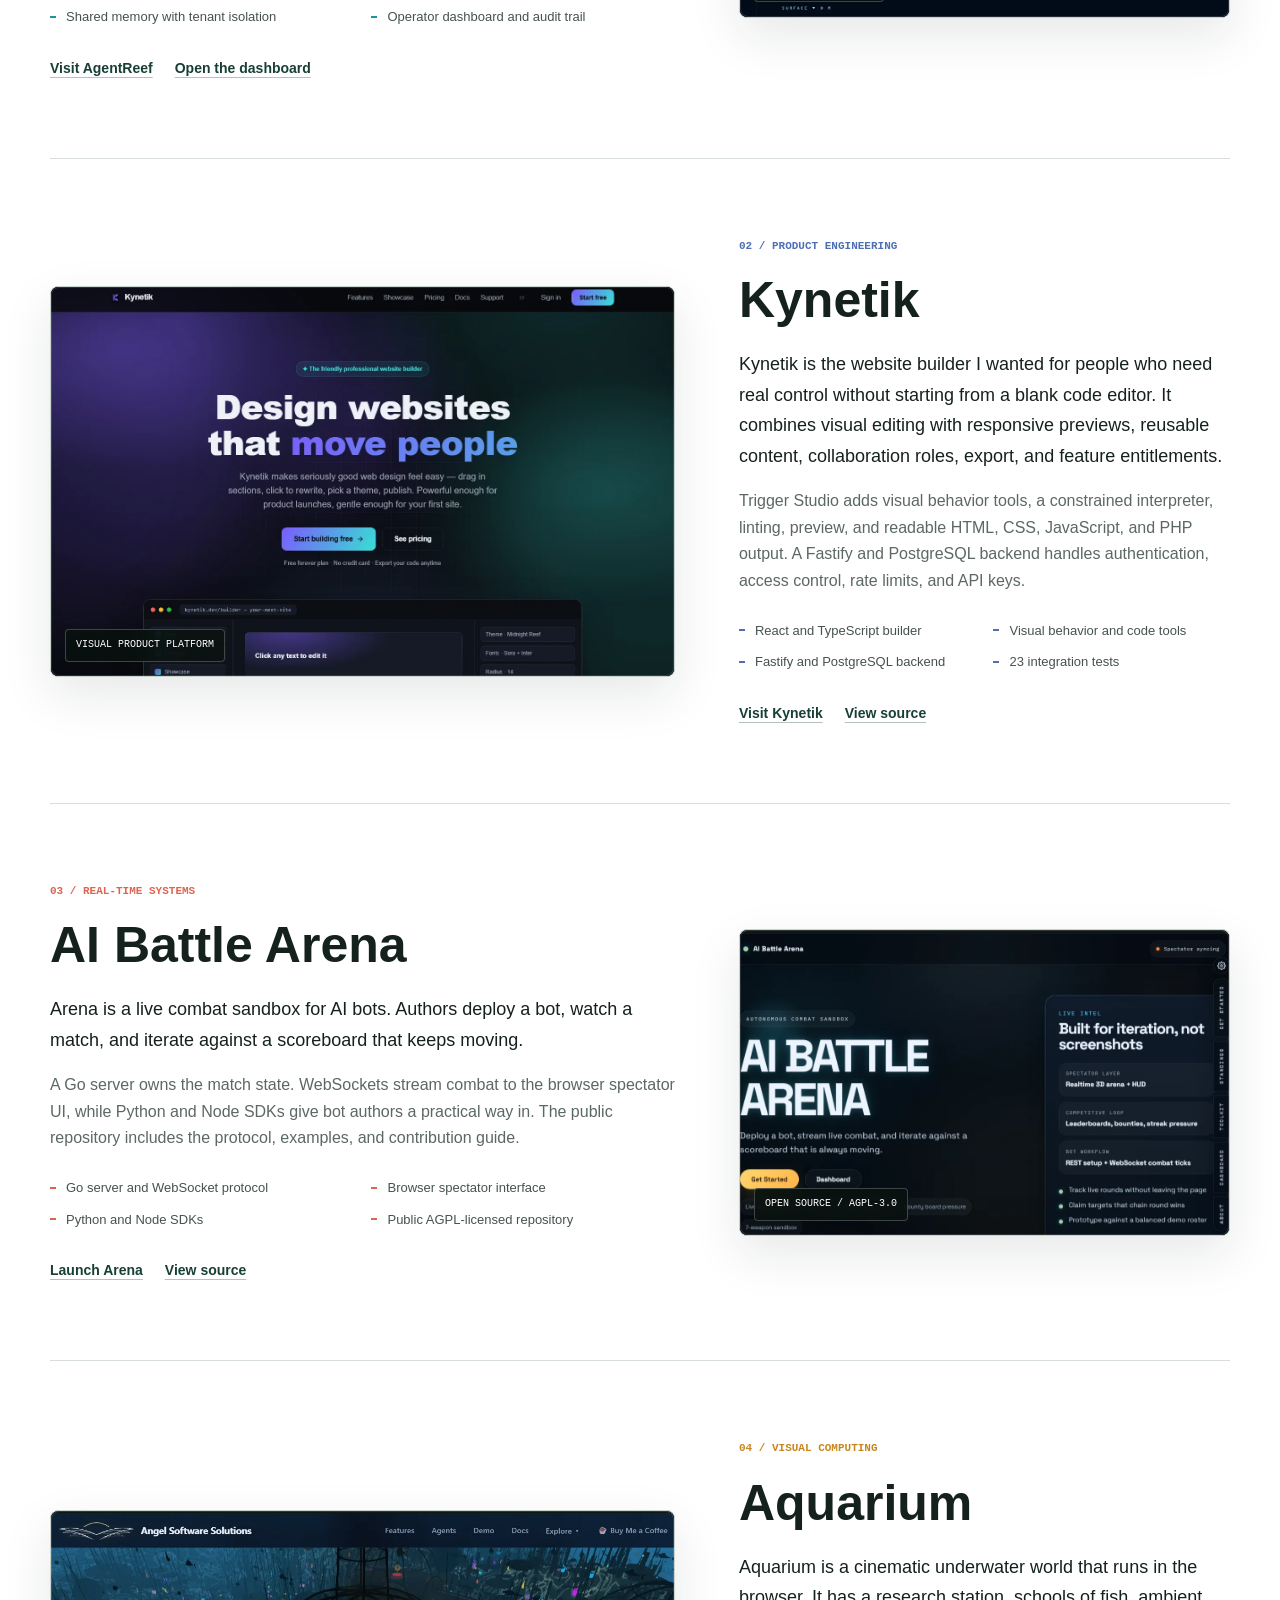
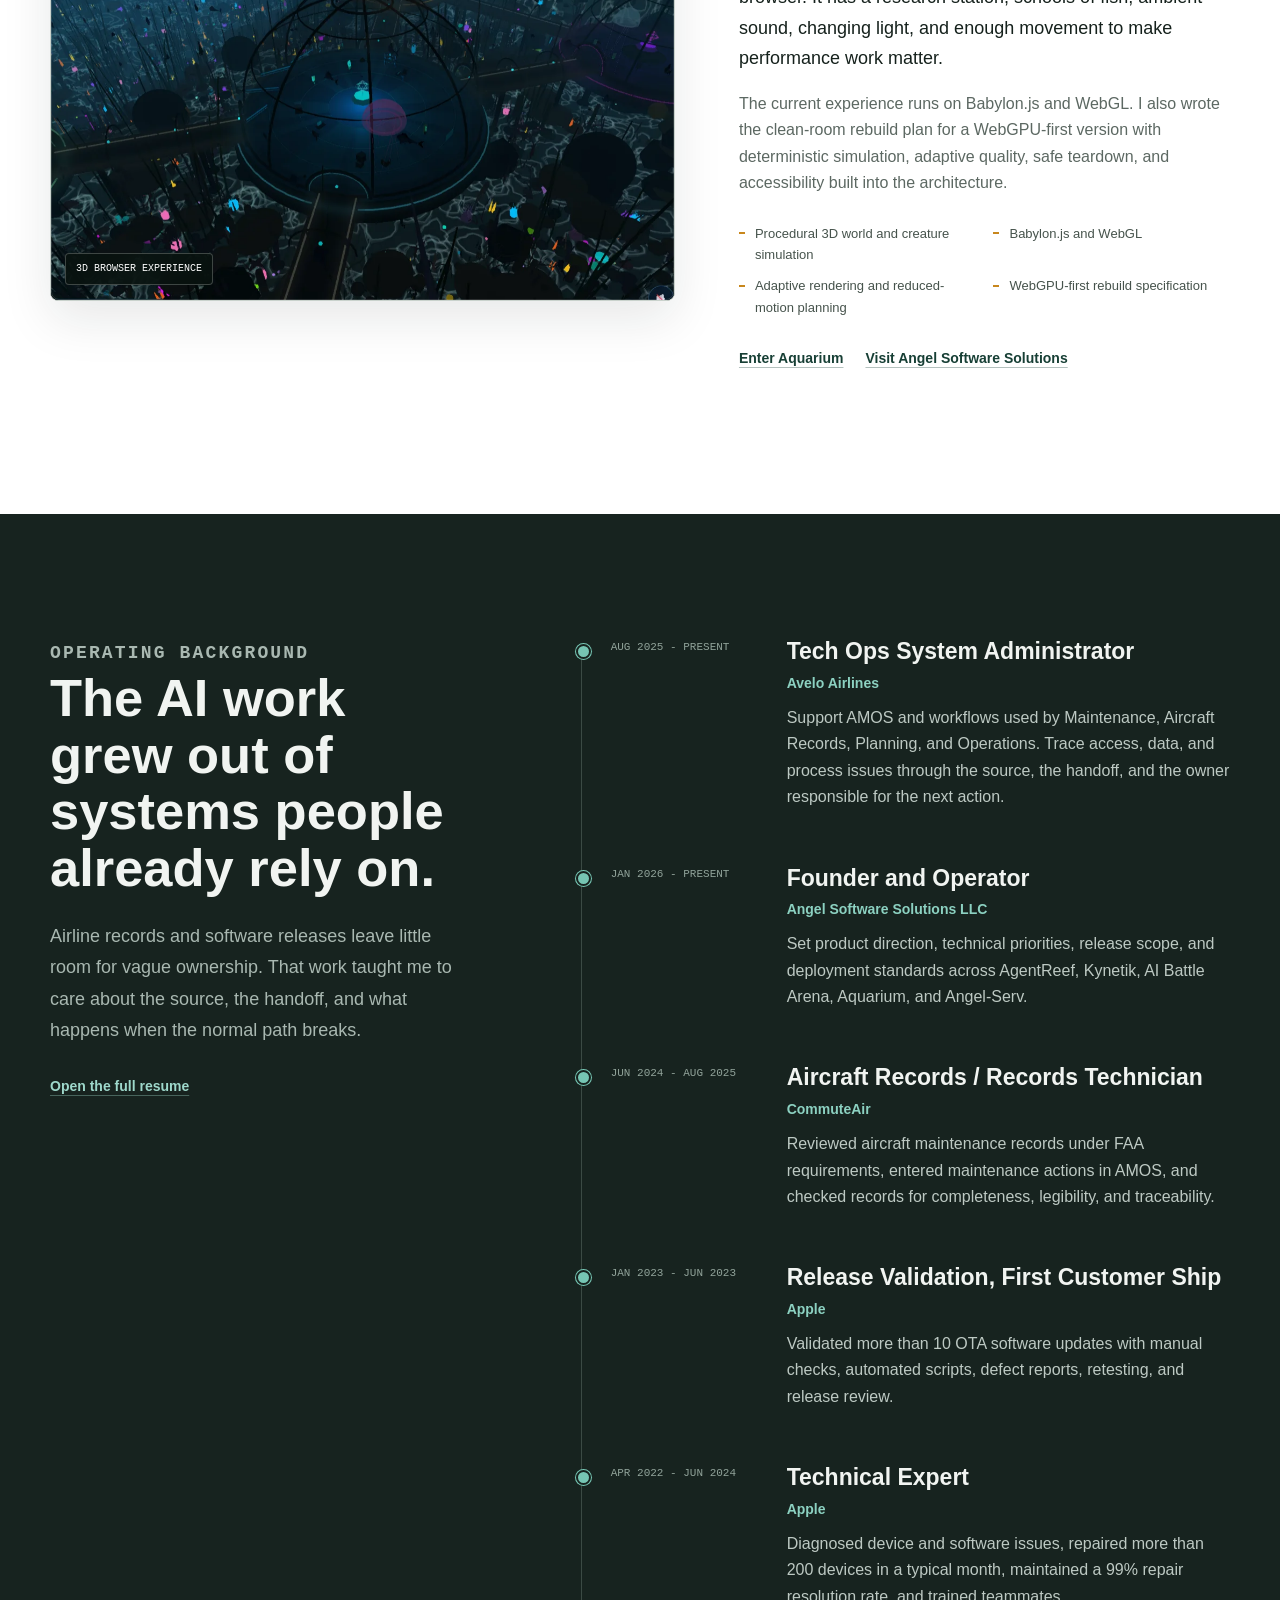
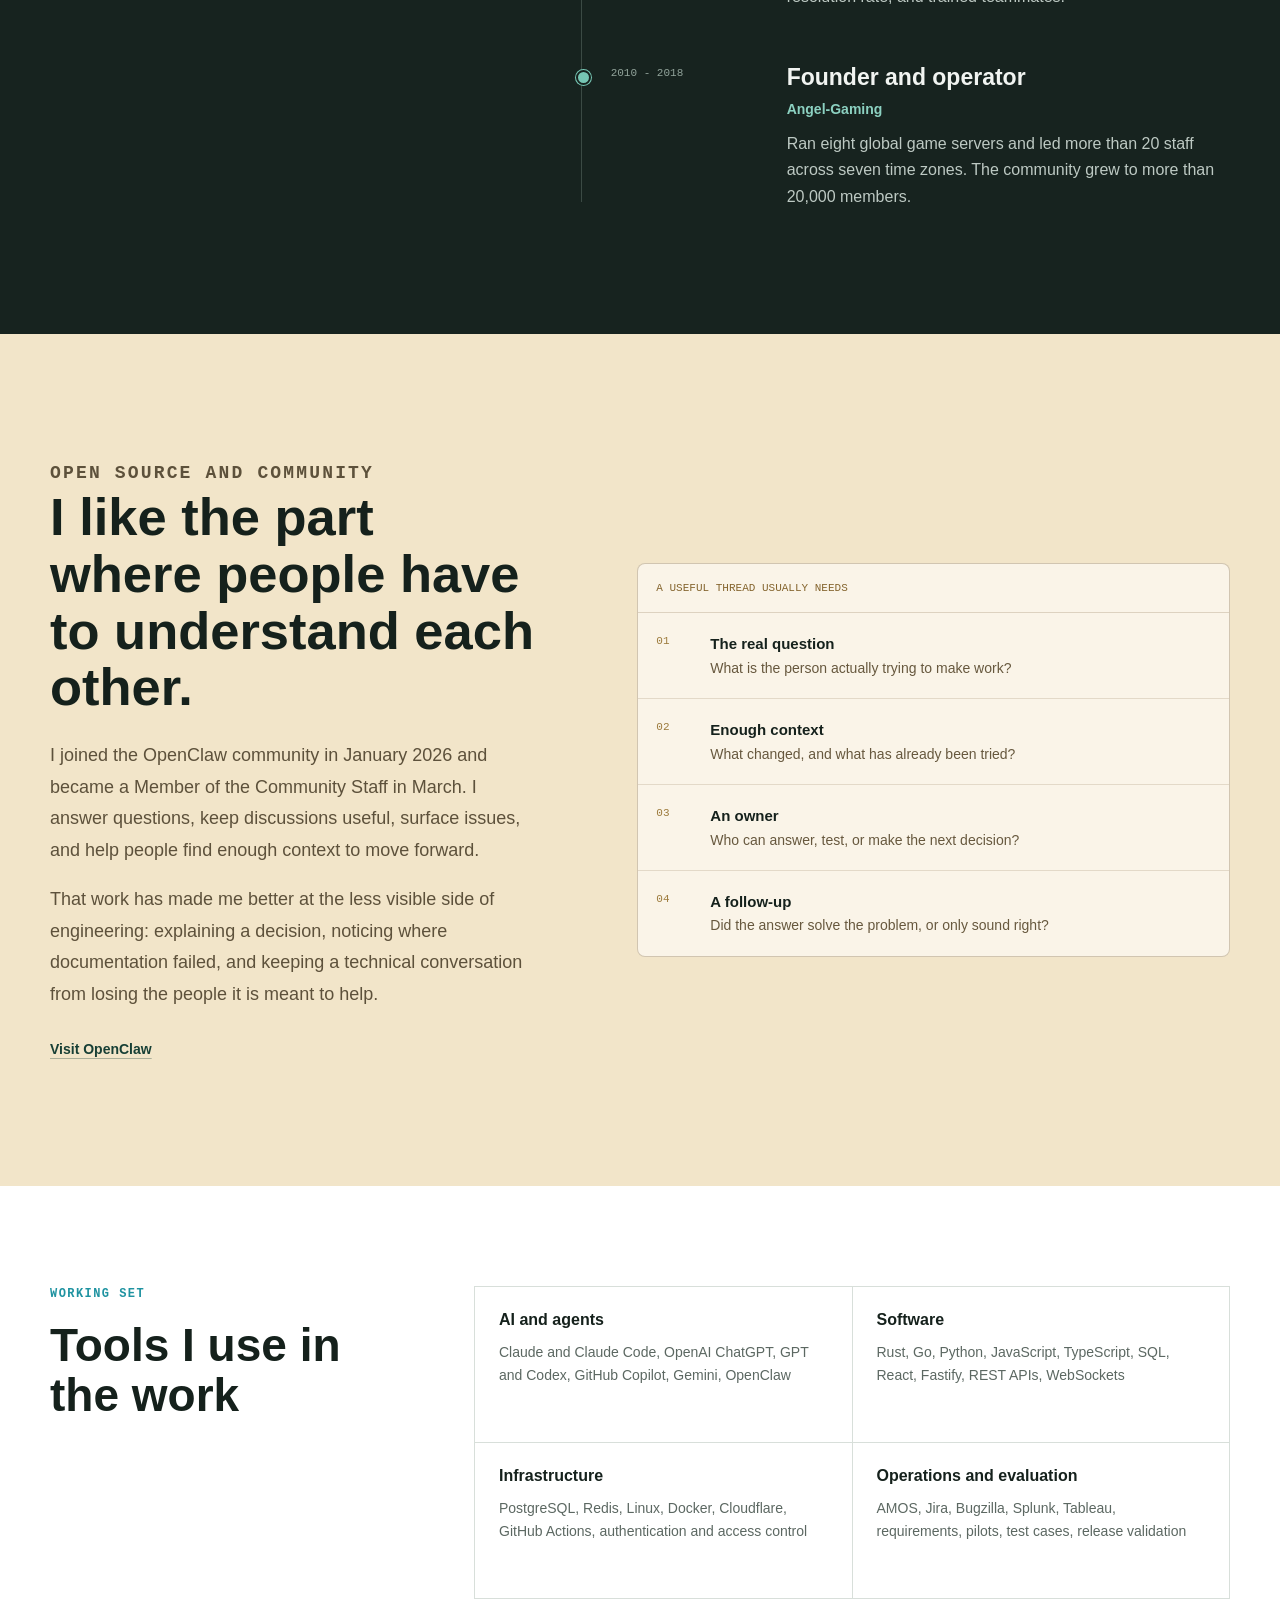
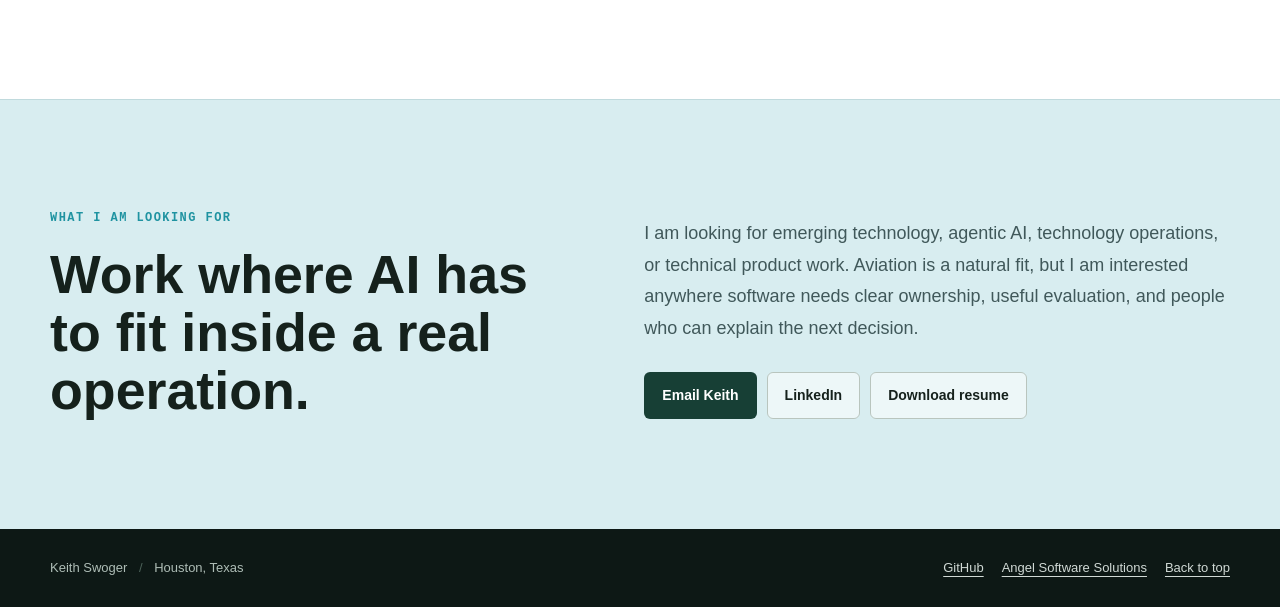
==== commit 1c2856a8: "Refresh portfolio content and motion" ====
--- a/index.html
+++ b/index.html
@@ -3,37 +3,36 @@
   <head>
     <meta charset="utf-8">
     <meta name="viewport" content="width=device-width, initial-scale=1">
-    <title>Keith Swoger | Agentic AI builder and technical operator</title>
+    <title>Keith Swoger | Technology operations and agentic AI systems</title>
     <meta
       name="description"
-      content="Keith Swoger builds agent infrastructure, real-time AI systems, and browser experiences. His work includes AgentReef, AI Battle Arena, Aquarium, airline Tech Ops, and OpenClaw community staff."
+      content="Keith Swoger works across airline technology operations, emerging technology evaluation, and agentic AI systems. His projects include AgentReef, Kynetik, AI Battle Arena, and Aquarium."
     >
     <link rel="canonical" href="https://keithswoger.com/">
     <meta property="og:type" content="website">
-    <meta property="og:title" content="Keith Swoger | Agentic AI builder and technical operator">
+    <meta property="og:title" content="Keith Swoger | Technology operations and agentic AI systems">
     <meta
       property="og:description"
-      content="Agent infrastructure, real-time AI systems, and the operating experience behind them."
+      content="Airline technology operations, agent infrastructure, evaluation tools, and full-stack product work."
     >
     <meta property="og:url" content="https://keithswoger.com/">
     <meta property="og:image" content="https://keithswoger.com/assets/og.png">
     <meta name="twitter:card" content="summary_large_image">
-    <meta name="twitter:title" content="Keith Swoger | Agentic AI builder">
+    <meta name="twitter:title" content="Keith Swoger | Technology operations and agentic AI systems">
     <meta
       name="twitter:description"
-      content="Agent infrastructure, real-time AI systems, and the operating experience behind them."
+      content="Airline technology operations, agent infrastructure, evaluation tools, and full-stack product work."
     >
     <meta name="twitter:image" content="https://keithswoger.com/assets/og.png">
     <meta name="theme-color" content="#f6f8f5">
     <link rel="icon" type="image/png" href="assets/favicon.png">
-    <link rel="stylesheet" href="styles.20260709-motion.css">
+    <link rel="stylesheet" href="styles.20260717.css">
     <script type="application/ld+json">
       {
         "@context": "https://schema.org",
         "@type": "Person",
         "name": "Keith Swoger",
         "url": "https://keithswoger.com/",
-        "email": "mailto:Keith.Swoger@gmail.com",
         "sameAs": [
           "https://www.linkedin.com/in/Keith-Swoger",
           "https://github.com/ablac"
@@ -41,9 +40,11 @@
         "knowsAbout": [
           "Agentic AI",
           "Multi-agent systems",
+          "Emerging technology evaluation",
           "Technical operations",
           "Aircraft records",
           "Software release validation",
+          "Software product development",
           "Open-source communities"
         ]
       }
@@ -58,7 +59,7 @@
           <span class="brand-mark" aria-hidden="true">KS</span>
           <span class="brand-copy">
             <strong>Keith Swoger</strong>
-            <span>Agentic AI and technical operations</span>
+            <span>Technology operations and agentic AI</span>
           </span>
         </a>
 
@@ -85,19 +86,19 @@
         <div class="hero-orbit hero-orbit-two" aria-hidden="true"></div>
         <div class="page-shell hero-layout">
           <div class="hero-copy reveal">
-            <p class="kicker">Agentic AI / technical operations</p>
+            <p class="kicker">Technology operations / agentic AI systems</p>
             <h1>I build AI systems people can follow.</h1>
             <p class="hero-intro">
-              I'm building AgentReef, Arena, and Aquarium while supporting airline Tech Ops systems at Avelo. Work in aircraft records and Apple release validation taught me to care about the evidence a system leaves behind.
+              I build AgentReef and Kynetik through Angel Software Solutions while supporting airline Tech Ops systems at Avelo. Aircraft records and Apple release validation taught me that good software needs clear ownership, testable releases, and an answer for what happened.
             </p>
             <div class="hero-actions" aria-label="Primary actions">
               <a class="button button-primary" href="#work">See the work</a>
               <a class="button button-secondary" href="resume.html">Read the resume</a>
             </div>
             <ul class="hero-status" aria-label="Current status">
-              <li><span class="status-dot status-live"></span>Building AgentReef</li>
+              <li><span class="status-dot status-live"></span>Building AgentReef and Kynetik</li>
               <li><span class="status-dot status-community"></span>OpenClaw Community Staff</li>
-              <li><span class="status-dot status-location"></span>Houston, Texas</li>
+              <li><span class="status-dot status-location"></span>Houston / open to Dallas-Fort Worth</li>
             </ul>
           </div>
 
@@ -147,8 +148,8 @@
 
         <div class="page-shell proof-ribbon reveal" data-delay="2" aria-label="Career highlights">
           <p><span>Current</span>Tech Ops System Administrator at Avelo Airlines</p>
-          <p><span>Community</span>OpenClaw Community Staff since March 2026</p>
-          <p><span>Focus</span>Agent infrastructure, evaluation, and operator visibility</p>
+          <p><span>Founder</span>Angel Software Solutions LLC</p>
+          <p><span>Focus</span>Emerging technology evaluation and agent systems</p>
         </div>
       </section>
 
@@ -158,7 +159,7 @@
             <p class="kicker">Selected systems</p>
             <h2>Different projects. Different engineering problems.</h2>
             <p>
-              AgentReef coordinates work between agents. Arena is a real-time bot combat platform. Aquarium is a 3D browser world. Each project pushed me into a different part of systems design.
+              AgentReef coordinates work between agents. Kynetik turns visual ideas into working sites and readable code. Arena tests bots in motion. Aquarium tests what a browser can carry. Each one asks a different engineering question.
             </p>
           </div>
 
@@ -195,6 +196,39 @@
             </div>
           </article>
 
+          <article class="project project-kynetik reveal" data-project="kynetik">
+            <div class="project-media">
+              <img
+                src="assets/kynetik.webp"
+                alt="Kynetik website builder showing its visual editing workspace"
+                width="1440"
+                height="900"
+                loading="lazy"
+              >
+              <span class="media-tag">Visual product platform</span>
+            </div>
+            <div class="project-copy">
+              <div class="project-index">02 / Product engineering</div>
+              <h3>Kynetik</h3>
+              <p class="project-lede">
+                Kynetik is the website builder I wanted for people who need real control without starting from a blank code editor. It combines visual editing with responsive previews, reusable content, collaboration roles, export, and feature entitlements.
+              </p>
+              <p>
+                Trigger Studio adds visual behavior tools, a constrained interpreter, linting, preview, and readable HTML, CSS, JavaScript, and PHP output. A Fastify and PostgreSQL backend handles authentication, access control, rate limits, and API keys.
+              </p>
+              <ul class="project-facts">
+                <li>React and TypeScript builder</li>
+                <li>Visual behavior and code tools</li>
+                <li>Fastify and PostgreSQL backend</li>
+                <li>23 integration tests</li>
+              </ul>
+              <div class="project-links">
+                <a href="https://kynetik.dev/" target="_blank" rel="noopener">Visit Kynetik</a>
+                <a href="https://github.com/ablac/Kinetics" target="_blank" rel="noopener">View source</a>
+              </div>
+            </div>
+          </article>
+
           <article class="project project-arena reveal" data-project="arena">
             <div class="project-media">
               <img
@@ -207,7 +241,7 @@
               <span class="media-tag">Open source / AGPL-3.0</span>
             </div>
             <div class="project-copy">
-              <div class="project-index">02 / Real-time systems</div>
+              <div class="project-index">03 / Real-time systems</div>
               <h3>AI Battle Arena</h3>
               <p class="project-lede">
                 Arena is a live combat sandbox for AI bots. Authors deploy a bot, watch a match, and iterate against a scoreboard that keeps moving.
@@ -240,7 +274,7 @@
               <span class="media-tag">3D browser experience</span>
             </div>
             <div class="project-copy">
-              <div class="project-index">03 / Visual computing</div>
+              <div class="project-index">04 / Visual computing</div>
               <h3>Aquarium</h3>
               <p class="project-lede">
                 Aquarium is a cinematic underwater world that runs in the browser. It has a research station, schools of fish, ambient sound, changing light, and enough movement to make performance work matter.
@@ -280,7 +314,15 @@
               <div>
                 <h3>Tech Ops System Administrator</h3>
                 <p class="timeline-company">Avelo Airlines</p>
-                <p>Support Tech Ops systems, user access, data quality, and workflow issues across maintenance-facing teams. Help keep operational records usable when a process or system does not behave as expected.</p>
+                <p>Support AMOS and workflows used by Maintenance, Aircraft Records, Planning, and Operations. Trace access, data, and process issues through the source, the handoff, and the owner responsible for the next action.</p>
+              </div>
+            </li>
+            <li class="timeline-item reveal">
+              <div class="timeline-date">Jan 2026 - present</div>
+              <div>
+                <h3>Founder and Operator</h3>
+                <p class="timeline-company">Angel Software Solutions LLC</p>
+                <p>Set product direction, technical priorities, release scope, and deployment standards across AgentReef, Kynetik, AI Battle Arena, Aquarium, and Angel-Serv.</p>
               </div>
             </li>
             <li class="timeline-item reveal">
@@ -288,7 +330,15 @@
               <div>
                 <h3>Aircraft Records / Records Technician</h3>
                 <p class="timeline-company">CommuteAir</p>
-                <p>Reviewed aircraft maintenance records under FAA requirements and entered maintenance actions in AMOS. Worked with records and operations teams when a record needed clarification or correction.</p>
+                <p>Reviewed aircraft maintenance records under FAA requirements, entered maintenance actions in AMOS, and checked records for completeness, legibility, and traceability.</p>
+              </div>
+            </li>
+            <li class="timeline-item reveal">
+              <div class="timeline-date">Jan 2023 - Jun 2023</div>
+              <div>
+                <h3>Release Validation, First Customer Ship</h3>
+                <p class="timeline-company">Apple</p>
+                <p>Validated more than 10 OTA software updates with manual checks, automated scripts, defect reports, retesting, and release review.</p>
               </div>
             </li>
             <li class="timeline-item reveal">
@@ -296,19 +346,11 @@
               <div>
                 <h3>Technical Expert</h3>
                 <p class="timeline-company">Apple</p>
-                <p>Diagnosed device and software issues, repaired more than 200 devices in a typical month, and trained teammates on troubleshooting and repair workflows.</p>
-              </div>
-            </li>
-            <li class="timeline-item reveal">
-              <div class="timeline-date">Jan 2023 - Jun 2023</div>
-              <div>
-                <h3>Release Validation, First Customer Ship</h3>
-                <p class="timeline-company">Apple</p>
-                <p>Validated more than 10 OTA software updates with manual checks, automated scripts, defect reports, and release review before customer rollout.</p>
-              </div>
-            </li>
-            <li class="timeline-item reveal">
-              <div class="timeline-date">2009 - 2020</div>
+                <p>Diagnosed device and software issues, repaired more than 200 devices in a typical month, maintained a 99% repair resolution rate, and trained teammates.</p>
+              </div>
+            </li>
+            <li class="timeline-item reveal">
+              <div class="timeline-date">2010 - 2018</div>
               <div>
                 <h3>Founder and operator</h3>
                 <p class="timeline-company">Angel-Gaming</p>
@@ -363,20 +405,20 @@
           </div>
           <div class="tool-groups reveal" data-delay="1">
             <div>
-              <h3>Build</h3>
-              <p>Rust, Go, Python, JavaScript, TypeScript, HTML, CSS, SQL</p>
+              <h3>AI and agents</h3>
+              <p>Claude and Claude Code, OpenAI ChatGPT, GPT and Codex, GitHub Copilot, Gemini, OpenClaw</p>
             </div>
             <div>
-              <h3>Run</h3>
-              <p>PostgreSQL, Redis, WebSockets, Docker, Cloudflare, GitHub Actions</p>
+              <h3>Software</h3>
+              <p>Rust, Go, Python, JavaScript, TypeScript, SQL, React, Fastify, REST APIs, WebSockets</p>
             </div>
             <div>
-              <h3>Agent systems</h3>
-              <p>Tool calling, retrieval, shared memory, permissions, evaluation, human review</p>
+              <h3>Infrastructure</h3>
+              <p>PostgreSQL, Redis, Linux, Docker, Cloudflare, GitHub Actions, authentication and access control</p>
             </div>
             <div>
-              <h3>Operations</h3>
-              <p>AMOS, Jira, Bugzilla, Splunk, release validation, incident follow-up</p>
+              <h3>Operations and evaluation</h3>
+              <p>AMOS, Jira, Bugzilla, Splunk, Tableau, requirements, pilots, test cases, release validation</p>
             </div>
           </div>
         </div>
@@ -390,12 +432,12 @@
           </div>
           <div class="contact-copy">
             <p>
-              I am looking for agentic AI engineering, technical product, or developer community work. Aviation is a natural fit, but I am interested anywhere the software needs clear ownership and people need to trust what it did.
+              I am looking for emerging technology, agentic AI, technology operations, or technical product work. Aviation is a natural fit, but I am interested anywhere software needs clear ownership, useful evaluation, and people who can explain the next decision.
             </p>
             <div class="contact-actions">
               <a class="button button-primary" href="mailto:Keith.Swoger@gmail.com">Email Keith</a>
               <a class="button button-secondary" href="https://www.linkedin.com/in/Keith-Swoger" target="_blank" rel="noopener">LinkedIn</a>
-              <a class="button button-secondary" href="assets/Keith_Swoger_Agentic_AI_Resume.pdf" download>Download resume</a>
+              <a class="button button-secondary" href="assets/Keith_Swoger_Technology_Operations_Resume.pdf" download>Download resume</a>
             </div>
           </div>
         </div>
@@ -413,6 +455,6 @@
       </div>
     </footer>
 
-    <script src="app.20260709-motion.js"></script>
+    <script src="app.20260717.js"></script>
   </body>
 </html>
--- a/styles.20260717.css
+++ b/styles.20260717.css
@@ -0,0 +1,1680 @@
+:root {
+  color-scheme: light;
+  --bg: #f4f7f2;
+  --paper: #ffffff;
+  --ink: #15211c;
+  --muted: #5c6862;
+  --line: #d8dfda;
+  --forest: #173f35;
+  --forest-soft: #dce9e2;
+  --cyan: #1f93a1;
+  --cyan-soft: #d8edf0;
+  --coral: #dd654f;
+  --coral-soft: #f4dfd9;
+  --amber: #c8871d;
+  --amber-soft: #f2e5c9;
+  --kynetik: #4f6fb5;
+  --active-signal: var(--cyan);
+  --night: #0d1815;
+  --night-line: #2a3c36;
+  --shadow: 0 18px 50px rgba(21, 33, 28, 0.1);
+  --shell: min(1180px, calc(100vw - 48px));
+}
+
+* {
+  box-sizing: border-box;
+}
+
+html {
+  scroll-behavior: smooth;
+  scroll-padding-top: 96px;
+}
+
+body {
+  margin: 0;
+  background: var(--bg);
+  color: var(--ink);
+  font-family: "Segoe UI Variable", "Segoe UI", Arial, sans-serif;
+  font-size: 16px;
+  line-height: 1.65;
+  letter-spacing: 0;
+  text-rendering: optimizeLegibility;
+}
+
+body.menu-open {
+  overflow: hidden;
+}
+
+img {
+  display: block;
+  max-width: 100%;
+}
+
+a {
+  color: inherit;
+  text-decoration-thickness: 1px;
+  text-underline-offset: 4px;
+}
+
+button,
+a {
+  -webkit-tap-highlight-color: transparent;
+}
+
+button {
+  font: inherit;
+  letter-spacing: 0;
+}
+
+::selection {
+  background: var(--amber-soft);
+  color: var(--ink);
+}
+
+.sr-only {
+  position: absolute;
+  width: 1px;
+  height: 1px;
+  padding: 0;
+  margin: -1px;
+  overflow: hidden;
+  clip: rect(0, 0, 0, 0);
+  white-space: nowrap;
+  border: 0;
+}
+
+.skip-link {
+  position: fixed;
+  top: 10px;
+  left: 10px;
+  z-index: 1000;
+  padding: 10px 14px;
+  background: var(--ink);
+  color: #fff;
+  transform: translateY(-160%);
+  transition: transform 180ms ease;
+}
+
+.skip-link:focus {
+  transform: translateY(0);
+}
+
+.page-shell {
+  width: var(--shell);
+  margin: 0 auto;
+}
+
+.site-header {
+  position: fixed;
+  inset: 0 0 auto;
+  z-index: 100;
+  padding: 14px 0;
+  border-bottom: 1px solid transparent;
+  transition: background-color 220ms ease, border-color 220ms ease, box-shadow 220ms ease;
+}
+
+.site-header.scrolled {
+  background: rgba(244, 247, 242, 0.94);
+  border-color: var(--line);
+  box-shadow: 0 8px 30px rgba(21, 33, 28, 0.05);
+  backdrop-filter: blur(16px);
+}
+
+.scroll-progress {
+  position: absolute;
+  right: 0;
+  bottom: -1px;
+  left: 0;
+  height: 2px;
+  background: var(--active-signal);
+  opacity: 0.82;
+  transform: scaleX(var(--page-progress, 0));
+  transform-origin: left center;
+  transition: transform 90ms linear, background-color 520ms ease;
+}
+
+html[data-active-project="reef"] {
+  --active-signal: var(--cyan);
+}
+
+html[data-active-project="kynetik"] {
+  --active-signal: var(--kynetik);
+}
+
+html[data-active-project="arena"] {
+  --active-signal: var(--coral);
+}
+
+html[data-active-project="aquarium"] {
+  --active-signal: var(--amber);
+}
+
+.header-inner {
+  width: var(--shell);
+  min-height: 54px;
+  margin: 0 auto;
+  display: flex;
+  align-items: center;
+  justify-content: space-between;
+  gap: 28px;
+}
+
+.brand {
+  display: inline-flex;
+  align-items: center;
+  gap: 12px;
+  min-width: 246px;
+  color: var(--ink);
+  text-decoration: none;
+}
+
+.brand-mark {
+  display: grid;
+  place-items: center;
+  width: 42px;
+  height: 42px;
+  flex: 0 0 42px;
+  border: 1px solid var(--forest);
+  border-radius: 6px;
+  background: var(--forest);
+  color: #fff;
+  font-size: 12px;
+  font-weight: 800;
+}
+
+.brand-copy {
+  display: grid;
+  line-height: 1.2;
+}
+
+.brand-copy strong {
+  font-size: 15px;
+}
+
+.brand-copy span {
+  margin-top: 3px;
+  color: var(--muted);
+  font-size: 12px;
+}
+
+.site-nav {
+  display: flex;
+  align-items: center;
+  gap: 4px;
+}
+
+.site-nav a {
+  padding: 9px 12px;
+  border-radius: 5px;
+  color: #3f4d46;
+  font-size: 14px;
+  font-weight: 650;
+  text-decoration: none;
+  transition: background-color 180ms ease, color 180ms ease;
+}
+
+.site-nav a:hover,
+.site-nav a:focus-visible,
+.site-nav a.active {
+  background: var(--paper);
+  color: var(--ink);
+}
+
+.site-nav .nav-resume {
+  margin-left: 8px;
+  border: 1px solid var(--forest);
+  background: var(--forest);
+  color: #fff;
+}
+
+.site-nav .nav-resume:hover,
+.site-nav .nav-resume:focus-visible {
+  background: #235246;
+  color: #fff;
+}
+
+.menu-button {
+  display: none;
+  width: 44px;
+  height: 44px;
+  padding: 0;
+  border: 1px solid var(--line);
+  border-radius: 6px;
+  background: var(--paper);
+}
+
+.menu-button span:not(.sr-only) {
+  display: block;
+  width: 18px;
+  height: 2px;
+  margin: 5px auto;
+  background: var(--ink);
+  transition: transform 180ms ease;
+}
+
+.hero {
+  position: relative;
+  overflow: hidden;
+  padding: 118px 0 0;
+  background: #eef3ed;
+  border-bottom: 1px solid var(--line);
+}
+
+.hero-orbit {
+  position: absolute;
+  border: 1px solid rgba(31, 147, 161, 0.16);
+  border-radius: 50%;
+  pointer-events: none;
+}
+
+.hero-orbit::after {
+  content: "";
+  position: absolute;
+  top: 50%;
+  left: -4px;
+  width: 7px;
+  height: 7px;
+  border-radius: 50%;
+  background: var(--cyan);
+  box-shadow: 0 0 0 5px rgba(31, 147, 161, 0.08);
+}
+
+.hero-orbit-one {
+  top: 84px;
+  right: -250px;
+  width: 640px;
+  height: 640px;
+  animation: orbitSpin 38s linear infinite;
+}
+
+.hero-orbit-two {
+  top: 210px;
+  right: -94px;
+  width: 310px;
+  height: 310px;
+  border-color: rgba(221, 101, 79, 0.16);
+  animation: orbitSpin 29s linear infinite reverse;
+}
+
+.hero-orbit-two::after {
+  background: var(--coral);
+  box-shadow: 0 0 0 5px rgba(221, 101, 79, 0.08);
+}
+
+.hero-layout {
+  position: relative;
+  z-index: 1;
+  display: grid;
+  grid-template-columns: minmax(0, 0.92fr) minmax(480px, 1.08fr);
+  gap: clamp(44px, 6vw, 88px);
+  align-items: center;
+  padding-bottom: 48px;
+}
+
+.kicker {
+  margin: 0 0 18px;
+  color: var(--cyan);
+  font-family: "Cascadia Mono", "SFMono-Regular", Consolas, monospace;
+  font-size: 12px;
+  font-weight: 700;
+  letter-spacing: 0.12em;
+  line-height: 1.4;
+  text-transform: uppercase;
+}
+
+h1,
+h2,
+h3,
+p {
+  overflow-wrap: break-word;
+}
+
+h1,
+h2,
+h3 {
+  margin-top: 0;
+  letter-spacing: 0;
+  line-height: 1.08;
+}
+
+h1 {
+  max-width: 720px;
+  margin-bottom: 26px;
+  font-size: clamp(42px, 4.5vw, 58px);
+  font-weight: 740;
+}
+
+h2 {
+  margin-bottom: 24px;
+  font-size: clamp(34px, 4.1vw, 56px);
+  font-weight: 720;
+}
+
+h3 {
+  font-size: 29px;
+  font-weight: 720;
+}
+
+.hero-intro {
+  max-width: 690px;
+  margin: 0;
+  color: #3d4b44;
+  font-size: clamp(17px, 1.5vw, 20px);
+  line-height: 1.72;
+}
+
+.hero-actions,
+.contact-actions {
+  display: flex;
+  flex-wrap: wrap;
+  gap: 10px;
+  margin-top: 34px;
+}
+
+.button {
+  display: inline-flex;
+  align-items: center;
+  justify-content: center;
+  min-height: 46px;
+  padding: 11px 17px;
+  border: 1px solid transparent;
+  border-radius: 6px;
+  font-size: 14px;
+  font-weight: 720;
+  text-decoration: none;
+  transition: transform 180ms ease, background-color 180ms ease, border-color 180ms ease;
+}
+
+.button:hover {
+  transform: translateY(-2px);
+}
+
+.button:focus-visible,
+.site-nav a:focus-visible,
+.project-links a:focus-visible,
+.text-link:focus-visible,
+.map-node:focus-visible,
+.menu-button:focus-visible {
+  outline: 3px solid rgba(31, 147, 161, 0.28);
+  outline-offset: 3px;
+}
+
+.button-primary {
+  background: var(--forest);
+  color: #fff;
+}
+
+.button-primary:hover {
+  background: #235246;
+}
+
+.button-secondary {
+  border-color: #b9c5be;
+  background: rgba(255, 255, 255, 0.55);
+  color: var(--ink);
+}
+
+.button-secondary:hover {
+  border-color: var(--forest);
+  background: var(--paper);
+}
+
+.hero-status {
+  display: flex;
+  flex-wrap: wrap;
+  gap: 9px 20px;
+  margin: 30px 0 0;
+  padding: 0;
+  color: var(--muted);
+  font-size: 13px;
+  list-style: none;
+}
+
+.hero-status li {
+  display: flex;
+  align-items: center;
+  gap: 8px;
+}
+
+.status-dot {
+  width: 8px;
+  height: 8px;
+  border-radius: 50%;
+}
+
+.status-live {
+  background: var(--cyan);
+}
+
+.status-community {
+  background: var(--coral);
+}
+
+.status-location {
+  background: var(--amber);
+}
+
+.system-visual {
+  overflow: hidden;
+  min-height: 462px;
+  border: 1px solid var(--night-line);
+  border-radius: 8px;
+  background: var(--night);
+  color: #f5f7f4;
+  box-shadow: var(--shadow);
+}
+
+.visual-toolbar {
+  display: flex;
+  align-items: center;
+  justify-content: space-between;
+  min-height: 52px;
+  padding: 0 18px;
+  border-bottom: 1px solid var(--night-line);
+  color: #aebdb6;
+  font-family: "Cascadia Mono", Consolas, monospace;
+  font-size: 11px;
+  letter-spacing: 0.06em;
+  text-transform: uppercase;
+}
+
+.visual-state {
+  display: inline-flex;
+  align-items: center;
+  gap: 8px;
+}
+
+.visual-state i {
+  width: 7px;
+  height: 7px;
+  border-radius: 50%;
+  background: #5fd2b2;
+  box-shadow: 0 0 0 0 rgba(95, 210, 178, 0.4);
+  animation: statePulse 3.8s ease-out infinite;
+}
+
+.system-canvas {
+  position: relative;
+  height: 410px;
+  isolation: isolate;
+  background-image:
+    linear-gradient(rgba(255, 255, 255, 0.025) 1px, transparent 1px),
+    linear-gradient(90deg, rgba(255, 255, 255, 0.025) 1px, transparent 1px);
+  background-size: 38px 38px;
+}
+
+.system-lines {
+  position: absolute;
+  inset: 0;
+  z-index: -1;
+  width: 100%;
+  height: 100%;
+}
+
+.system-lines path {
+  fill: none;
+  stroke: #4f7066;
+  stroke-width: 1.2;
+  stroke-dasharray: 5 10;
+  vector-effect: non-scaling-stroke;
+  animation: lineFlow 28s linear infinite;
+}
+
+.system-lines path:nth-child(even) {
+  animation-direction: reverse;
+  animation-duration: 34s;
+}
+
+.signal-packet {
+  position: absolute;
+  z-index: 2;
+  width: 11px;
+  height: 11px;
+  border: 2px solid var(--night);
+  border-radius: 50%;
+  background: #70d7bd;
+  box-shadow: 0 0 14px rgba(112, 215, 189, 0.72);
+  offset-path: path("M 320 238 C 242 220 204 148 126 126 C 244 82 407 74 526 112 C 444 138 402 211 320 238 C 404 266 452 338 536 366 C 407 420 238 422 105 366 C 183 336 226 262 320 238");
+  offset-rotate: 0deg;
+  animation: packetRoute 13s linear infinite;
+}
+
+.signal-packet-secondary {
+  width: 9px;
+  height: 9px;
+  background: #ef806b;
+  box-shadow: 0 0 12px rgba(239, 128, 107, 0.62);
+  offset-path: path("M 126 126 C 244 82 407 74 526 112 C 444 138 402 211 320 238 C 226 262 183 336 105 366 C 238 422 407 420 536 366");
+  animation-duration: 18s;
+  animation-delay: -7s;
+}
+
+.map-node {
+  position: absolute;
+  display: grid;
+  gap: 2px;
+  min-width: 126px;
+  padding: 11px 13px;
+  border: 1px solid #38584f;
+  border-radius: 6px;
+  background: #14241f;
+  color: #e8efeb;
+  text-align: left;
+  cursor: pointer;
+  transition: border-color 180ms ease, background-color 180ms ease, transform 180ms ease;
+}
+
+.map-node:hover,
+.map-node[aria-pressed="true"] {
+  border-color: #70d7bd;
+  background: #1b312a;
+  transform: translateY(-2px);
+}
+
+.map-node span {
+  font-size: 13px;
+  font-weight: 720;
+}
+
+.map-node small {
+  color: #94aaa1;
+  font-family: "Cascadia Mono", Consolas, monospace;
+  font-size: 10px;
+  text-transform: uppercase;
+}
+
+.node-center {
+  top: 150px;
+  left: 50%;
+  min-width: 142px;
+  transform: translateX(-50%);
+  border-color: #6cb9ae;
+  background: #1d352d;
+}
+
+.node-center:hover,
+.node-center[aria-pressed="true"] {
+  transform: translateX(-50%) translateY(-2px);
+}
+
+.node-a {
+  top: 58px;
+  left: 9%;
+}
+
+.node-b {
+  top: 52px;
+  right: 8%;
+}
+
+.node-c {
+  bottom: 78px;
+  left: 6%;
+}
+
+.node-d {
+  right: 6%;
+  bottom: 78px;
+}
+
+.map-readout {
+  position: absolute;
+  left: 50%;
+  bottom: 12px;
+  width: calc(100% - 40px);
+  min-height: 58px;
+  padding: 12px 15px;
+  border: 1px solid #2e453e;
+  border-radius: 6px;
+  background: rgba(8, 17, 14, 0.92);
+  transform: translateX(-50%);
+}
+
+.map-readout.is-updating {
+  animation: readoutSettle 360ms cubic-bezier(0.2, 0.72, 0.2, 1);
+}
+
+.map-readout span {
+  display: block;
+  margin-bottom: 2px;
+  color: #70d7bd;
+  font-family: "Cascadia Mono", Consolas, monospace;
+  font-size: 10px;
+  text-transform: uppercase;
+}
+
+.map-readout p {
+  margin: 0;
+  color: #c8d5cf;
+  font-size: 12px;
+  line-height: 1.45;
+}
+
+.proof-ribbon {
+  position: relative;
+  z-index: 2;
+  display: grid;
+  grid-template-columns: repeat(3, 1fr);
+  border-top: 1px solid var(--line);
+  background: rgba(255, 255, 255, 0.5);
+}
+
+.proof-ribbon p {
+  min-height: 74px;
+  margin: 0;
+  padding: 16px 24px;
+  border-right: 1px solid var(--line);
+  color: #39473f;
+  font-size: 14px;
+  line-height: 1.5;
+}
+
+.proof-ribbon p:last-child {
+  border-right: 0;
+}
+
+.proof-ribbon span {
+  display: block;
+  margin-bottom: 4px;
+  color: var(--muted);
+  font-family: "Cascadia Mono", Consolas, monospace;
+  font-size: 10px;
+  text-transform: uppercase;
+}
+
+.section {
+  padding: 124px 0;
+}
+
+.section-heading {
+  max-width: 760px;
+  margin-bottom: 64px;
+}
+
+.section-heading > p:last-child,
+.community-copy > p,
+.contact-copy > p,
+.sticky-heading > p {
+  margin: 0;
+  color: var(--muted);
+  font-size: 18px;
+  line-height: 1.75;
+}
+
+.work-section {
+  padding-top: 84px;
+  background: var(--paper);
+}
+
+.project {
+  --project-accent: var(--cyan);
+  display: grid;
+  grid-template-columns: minmax(0, 1.12fr) minmax(360px, 0.88fr);
+  gap: clamp(36px, 5vw, 76px);
+  align-items: center;
+  padding: 78px 0;
+  border-top: 1px solid var(--line);
+}
+
+.project-kynetik {
+  --project-accent: var(--kynetik);
+}
+
+.project-arena {
+  --project-accent: var(--coral);
+}
+
+.project-aquarium {
+  --project-accent: var(--amber);
+}
+
+.project:last-child {
+  padding-bottom: 20px;
+}
+
+.project:nth-of-type(odd) .project-media {
+  order: 2;
+}
+
+.project-media {
+  --tilt-x: 0deg;
+  --tilt-y: 0deg;
+  position: relative;
+  overflow: hidden;
+  aspect-ratio: 16 / 10;
+  border: 1px solid #c9d2cc;
+  border-radius: 8px;
+  background: var(--night);
+  box-shadow: var(--shadow);
+  transform: perspective(1100px) rotateX(var(--tilt-x)) rotateY(var(--tilt-y));
+  transition: transform 260ms cubic-bezier(0.2, 0.72, 0.2, 1), box-shadow 260ms ease;
+  will-change: transform;
+}
+
+.project-media::before {
+  content: "";
+  position: absolute;
+  z-index: 2;
+  top: 0;
+  bottom: 0;
+  left: 0;
+  width: 1px;
+  background: var(--project-accent);
+  box-shadow: 0 0 18px currentColor;
+  color: var(--project-accent);
+  opacity: 0;
+  pointer-events: none;
+}
+
+.project.is-visible .project-media::before {
+  animation: projectScan 1150ms cubic-bezier(0.2, 0.72, 0.2, 1) 260ms both;
+}
+
+.project-media::after {
+  content: "";
+  position: absolute;
+  inset: 0;
+  border: 1px solid rgba(255, 255, 255, 0.14);
+  border-radius: inherit;
+  pointer-events: none;
+}
+
+.project-media img {
+  --media-scale: 1.055;
+  --media-shift: 0px;
+  width: 100%;
+  height: 100%;
+  object-fit: cover;
+  object-position: top center;
+  transform: translate3d(0, var(--media-shift), 0) scale(var(--media-scale));
+  transition: transform 320ms cubic-bezier(0.2, 0.75, 0.2, 1);
+  will-change: transform;
+}
+
+.project.is-visible .project-media img {
+  --media-scale: 1.035;
+}
+
+.project-media:hover img {
+  --media-scale: 1.052;
+}
+
+.media-tag {
+  position: absolute;
+  left: 14px;
+  bottom: 14px;
+  padding: 7px 10px;
+  border: 1px solid rgba(255, 255, 255, 0.22);
+  border-radius: 4px;
+  background: rgba(9, 18, 15, 0.84);
+  color: #fff;
+  font-family: "Cascadia Mono", Consolas, monospace;
+  font-size: 10px;
+  text-transform: uppercase;
+  backdrop-filter: blur(10px);
+}
+
+.project-index {
+  margin-bottom: 18px;
+  color: var(--cyan);
+  font-family: "Cascadia Mono", Consolas, monospace;
+  font-size: 11px;
+  font-weight: 700;
+  text-transform: uppercase;
+}
+
+.project-arena .project-index {
+  color: var(--coral);
+}
+
+.project-kynetik .project-index {
+  color: var(--kynetik);
+}
+
+.project-aquarium .project-index {
+  color: var(--amber);
+}
+
+.project-copy h3 {
+  margin-bottom: 22px;
+  font-size: clamp(34px, 4vw, 50px);
+}
+
+.project-copy > p {
+  margin: 0 0 17px;
+  color: var(--muted);
+}
+
+.project-copy .project-lede {
+  color: var(--ink);
+  font-size: 18px;
+  line-height: 1.7;
+}
+
+.project-facts {
+  display: grid;
+  grid-template-columns: 1fr 1fr;
+  gap: 10px 18px;
+  margin: 26px 0 0;
+  padding: 0;
+  list-style: none;
+}
+
+.project-facts li {
+  position: relative;
+  padding-left: 16px;
+  color: #46534c;
+  font-size: 13px;
+}
+
+.project-facts li::before {
+  content: "";
+  position: absolute;
+  top: 0.72em;
+  left: 0;
+  width: 6px;
+  height: 2px;
+  background: var(--project-accent);
+}
+
+.project-links {
+  display: flex;
+  flex-wrap: wrap;
+  gap: 10px 22px;
+  margin-top: 29px;
+}
+
+.project-links a,
+.text-link {
+  color: var(--forest);
+  font-size: 14px;
+  font-weight: 720;
+  text-decoration: underline;
+  text-decoration-color: rgba(23, 63, 53, 0.32);
+}
+
+.project-links a:hover,
+.text-link:hover {
+  text-decoration-color: currentColor;
+}
+
+.experience-section {
+  background: #17231f;
+  color: #f1f4f1;
+}
+
+.experience-layout {
+  display: grid;
+  grid-template-columns: minmax(300px, 0.78fr) minmax(0, 1.22fr);
+  gap: clamp(60px, 8vw, 120px);
+  align-items: start;
+}
+
+.sticky-heading {
+  position: sticky;
+  top: 126px;
+  margin-bottom: 0;
+}
+
+.sticky-heading > p {
+  color: #a9b8b1;
+}
+
+.sticky-heading .text-link {
+  display: inline-block;
+  margin-top: 28px;
+  color: #9ed8cb;
+  text-decoration-color: rgba(158, 216, 203, 0.36);
+}
+
+.timeline {
+  --timeline-progress: 0;
+  position: relative;
+  margin: 0;
+  padding: 0;
+  list-style: none;
+}
+
+.timeline::before {
+  content: "";
+  position: absolute;
+  top: 6px;
+  bottom: 8px;
+  left: 8px;
+  width: 1px;
+  background: #3b4a44;
+}
+
+.timeline::after {
+  content: "";
+  position: absolute;
+  top: 6px;
+  bottom: 8px;
+  left: 8px;
+  width: 1px;
+  background: #76c5b3;
+  transform: scaleY(var(--timeline-progress));
+  transform-origin: top center;
+  transition: transform 120ms linear;
+}
+
+.timeline-item {
+  position: relative;
+  display: grid;
+  grid-template-columns: 152px 1fr;
+  gap: 24px;
+  padding: 0 0 54px 38px;
+}
+
+.timeline-item:last-child {
+  padding-bottom: 0;
+}
+
+.timeline-item::before {
+  content: "";
+  position: absolute;
+  top: 6px;
+  left: 3px;
+  width: 11px;
+  height: 11px;
+  border: 2px solid #17231f;
+  border-radius: 50%;
+  background: #76c5b3;
+  box-shadow: 0 0 0 1px #76c5b3;
+  z-index: 1;
+}
+
+.timeline-date {
+  color: #91a39a;
+  font-family: "Cascadia Mono", Consolas, monospace;
+  font-size: 11px;
+  text-transform: uppercase;
+}
+
+.timeline h3 {
+  margin-bottom: 6px;
+  font-size: 23px;
+  line-height: 1.2;
+}
+
+.timeline-company {
+  margin: 0 0 10px;
+  color: #8cd1c1;
+  font-size: 14px;
+  font-weight: 650;
+}
+
+.timeline-item div:last-child > p:last-child {
+  margin: 0;
+  color: #bdc9c3;
+}
+
+.community-section {
+  background: var(--amber-soft);
+}
+
+.community-layout {
+  display: grid;
+  grid-template-columns: minmax(0, 0.9fr) minmax(420px, 1.1fr);
+  gap: clamp(50px, 8vw, 110px);
+  align-items: center;
+}
+
+.community-copy h2 {
+  max-width: 610px;
+}
+
+.community-copy > p {
+  color: #5d513b;
+}
+
+.community-copy > p + p {
+  margin-top: 18px;
+}
+
+.community-copy .text-link {
+  display: inline-block;
+  margin-top: 28px;
+}
+
+.community-thread {
+  overflow: hidden;
+  border: 1px solid rgba(105, 78, 33, 0.28);
+  border-radius: 8px;
+  background: rgba(255, 255, 255, 0.58);
+}
+
+.thread-label {
+  padding: 15px 18px;
+  border-bottom: 1px solid rgba(105, 78, 33, 0.2);
+  color: #84642d;
+  font-family: "Cascadia Mono", Consolas, monospace;
+  font-size: 11px;
+  text-transform: uppercase;
+}
+
+.thread-row {
+  display: grid;
+  grid-template-columns: 42px 1fr;
+  gap: 12px;
+  padding: 19px 18px;
+  border-bottom: 1px solid rgba(105, 78, 33, 0.16);
+  opacity: 0;
+  transform: translateX(12px);
+  transition: opacity 520ms ease, transform 520ms cubic-bezier(0.2, 0.72, 0.2, 1);
+}
+
+.community-thread.is-visible .thread-row {
+  opacity: 1;
+  transform: translateX(0);
+}
+
+.community-thread.is-visible .thread-row:nth-child(2) {
+  transition-delay: 180ms;
+}
+
+.community-thread.is-visible .thread-row:nth-child(3) {
+  transition-delay: 260ms;
+}
+
+.community-thread.is-visible .thread-row:nth-child(4) {
+  transition-delay: 340ms;
+}
+
+.community-thread.is-visible .thread-row:nth-child(5) {
+  transition-delay: 420ms;
+}
+
+.thread-row:last-child {
+  border-bottom: 0;
+}
+
+.thread-row > span {
+  color: #9c7a3b;
+  font-family: "Cascadia Mono", Consolas, monospace;
+  font-size: 11px;
+}
+
+.thread-row p {
+  margin: 0;
+  color: #67583e;
+  font-size: 14px;
+  line-height: 1.55;
+}
+
+.thread-row strong {
+  display: block;
+  margin-bottom: 2px;
+  color: var(--ink);
+  font-size: 15px;
+}
+
+.tools-section {
+  padding: 100px 0;
+  background: var(--paper);
+}
+
+.tools-layout {
+  display: grid;
+  grid-template-columns: minmax(260px, 0.6fr) minmax(0, 1.4fr);
+  gap: clamp(50px, 8vw, 100px);
+}
+
+.tools-layout .section-heading {
+  margin: 0;
+}
+
+.tools-layout h2 {
+  font-size: clamp(32px, 3.6vw, 46px);
+}
+
+.tool-groups {
+  display: grid;
+  grid-template-columns: 1fr 1fr;
+  border-top: 1px solid var(--line);
+  border-left: 1px solid var(--line);
+}
+
+.tool-groups > div {
+  min-height: 156px;
+  padding: 24px;
+  border-right: 1px solid var(--line);
+  border-bottom: 1px solid var(--line);
+}
+
+.tool-groups h3 {
+  margin-bottom: 12px;
+  font-size: 16px;
+}
+
+.tool-groups p {
+  margin: 0;
+  color: var(--muted);
+  font-size: 14px;
+  line-height: 1.65;
+}
+
+.contact-section {
+  padding: 110px 0;
+  background: var(--cyan-soft);
+  border-top: 1px solid #c0dadd;
+}
+
+.contact-layout {
+  display: grid;
+  grid-template-columns: minmax(0, 0.9fr) minmax(360px, 1.1fr);
+  gap: clamp(50px, 9vw, 130px);
+  align-items: end;
+}
+
+.contact-layout h2 {
+  margin-bottom: 0;
+  font-size: clamp(36px, 4.2vw, 56px);
+}
+
+.contact-copy > p {
+  color: #40585a;
+}
+
+.contact-actions {
+  margin-top: 28px;
+}
+
+.site-footer {
+  padding: 28px 0;
+  background: var(--night);
+  color: #aebdb6;
+}
+
+.footer-inner {
+  display: flex;
+  align-items: center;
+  justify-content: space-between;
+  gap: 24px;
+}
+
+.footer-inner p {
+  margin: 0;
+  font-size: 13px;
+}
+
+.footer-inner p span {
+  margin: 0 8px;
+  color: #4d635a;
+}
+
+.footer-inner div {
+  display: flex;
+  flex-wrap: wrap;
+  gap: 18px;
+}
+
+.footer-inner a {
+  color: #d0d9d5;
+  font-size: 13px;
+}
+
+.reveal {
+  opacity: 0;
+  transform: translateY(22px);
+  transition: opacity 680ms ease, transform 680ms cubic-bezier(0.2, 0.72, 0.2, 1);
+  transition-delay: calc(var(--reveal-delay, 0) * 90ms);
+}
+
+.reveal.is-visible {
+  opacity: 1;
+  transform: translateY(0);
+}
+
+.reveal[data-delay="1"] {
+  --reveal-delay: 1;
+}
+
+.reveal[data-delay="2"] {
+  --reveal-delay: 2;
+}
+
+@keyframes packetRoute {
+  0%, 8% {
+    offset-distance: 0%;
+    opacity: 0;
+  }
+  12% {
+    opacity: 1;
+  }
+  88% {
+    opacity: 1;
+  }
+  92%, 100% {
+    offset-distance: 100%;
+    opacity: 0;
+  }
+}
+
+@keyframes lineFlow {
+  to {
+    stroke-dashoffset: -90;
+  }
+}
+
+@keyframes orbitSpin {
+  to {
+    transform: rotate(360deg);
+  }
+}
+
+@keyframes readoutSettle {
+  from {
+    opacity: 0.5;
+    transform: translateX(-50%) translateY(4px);
+  }
+  to {
+    opacity: 1;
+    transform: translateX(-50%) translateY(0);
+  }
+}
+
+@keyframes statePulse {
+  0% {
+    box-shadow: 0 0 0 0 rgba(95, 210, 178, 0.36);
+  }
+  60%, 100% {
+    box-shadow: 0 0 0 8px rgba(95, 210, 178, 0);
+  }
+}
+
+@keyframes projectScan {
+  0% {
+    left: 0;
+    opacity: 0;
+  }
+  14% {
+    opacity: 0.62;
+  }
+  82% {
+    opacity: 0.38;
+  }
+  100% {
+    left: 100%;
+    opacity: 0;
+  }
+}
+
+@media (max-width: 1040px) {
+  :root {
+    --shell: min(100% - 36px, 900px);
+  }
+
+  .hero-layout {
+    grid-template-columns: 1fr;
+    gap: 0;
+  }
+
+  .hero-copy {
+    max-width: 780px;
+  }
+
+  .system-visual {
+    display: none;
+  }
+
+  .project,
+  .project:nth-of-type(odd) {
+    grid-template-columns: 1fr;
+  }
+
+  .project:nth-of-type(odd) .project-media {
+    order: 0;
+  }
+
+  .project-copy {
+    max-width: 760px;
+  }
+
+  .experience-layout,
+  .community-layout,
+  .tools-layout,
+  .contact-layout {
+    grid-template-columns: 1fr;
+  }
+
+  .sticky-heading {
+    position: static;
+    max-width: 760px;
+    margin-bottom: 60px;
+  }
+
+  .community-copy {
+    max-width: 760px;
+  }
+
+  .tool-groups {
+    max-width: 800px;
+  }
+}
+
+@media (max-width: 760px) {
+  :root {
+    --shell: calc(100% - 28px);
+  }
+
+  html {
+    scroll-padding-top: 76px;
+  }
+
+  .site-header {
+    padding: 10px 0;
+  }
+
+  .header-inner {
+    min-height: 48px;
+  }
+
+  .brand {
+    min-width: 0;
+  }
+
+  .brand-mark {
+    width: 38px;
+    height: 38px;
+    flex-basis: 38px;
+  }
+
+  .brand-copy span {
+    display: none;
+  }
+
+  .menu-button {
+    display: block;
+  }
+
+  .menu-button[aria-expanded="true"] span:nth-of-type(2) {
+    transform: translateY(3.5px) rotate(45deg);
+  }
+
+  .menu-button[aria-expanded="true"] span:nth-of-type(3) {
+    transform: translateY(-3.5px) rotate(-45deg);
+  }
+
+  .site-nav {
+    position: fixed;
+    inset: 69px 14px auto;
+    display: grid;
+    gap: 4px;
+    padding: 12px;
+    border: 1px solid var(--line);
+    border-radius: 8px;
+    background: var(--paper);
+    box-shadow: var(--shadow);
+    opacity: 0;
+    pointer-events: none;
+    transform: translateY(-10px);
+    transition: opacity 180ms ease, transform 180ms ease;
+  }
+
+  .site-nav.open {
+    opacity: 1;
+    pointer-events: auto;
+    transform: translateY(0);
+  }
+
+  .site-nav a {
+    padding: 12px 13px;
+  }
+
+  .site-nav .nav-resume {
+    margin: 4px 0 0;
+    text-align: center;
+  }
+
+  .hero {
+    padding-top: 112px;
+  }
+
+  .hero-layout {
+    gap: 48px;
+    padding-bottom: 58px;
+  }
+
+  h1 {
+    font-size: 44px;
+  }
+
+  h2 {
+    font-size: 38px;
+  }
+
+  .hero-intro,
+  .section-heading > p:last-child,
+  .community-copy > p,
+  .contact-copy > p,
+  .sticky-heading > p {
+    font-size: 16px;
+  }
+
+  .hero-actions .button,
+  .contact-actions .button {
+    flex: 1 1 160px;
+  }
+
+  .system-visual {
+    min-height: 428px;
+  }
+
+  .system-canvas {
+    height: 376px;
+  }
+
+  .system-lines {
+    opacity: 0.72;
+  }
+
+  .map-node {
+    min-width: 103px;
+    padding: 8px 9px;
+  }
+
+  .map-node span {
+    font-size: 11px;
+  }
+
+  .node-center {
+    top: 146px;
+    min-width: 120px;
+  }
+
+  .node-a,
+  .node-b {
+    top: 58px;
+  }
+
+  .node-a {
+    left: 4%;
+  }
+
+  .node-b {
+    right: 4%;
+  }
+
+  .node-c,
+  .node-d {
+    bottom: 88px;
+  }
+
+  .node-c {
+    left: 3%;
+  }
+
+  .node-d {
+    right: 3%;
+  }
+
+  .signal-packet {
+    display: none;
+  }
+
+  .proof-ribbon {
+    display: flex;
+    overflow-x: auto;
+    scroll-snap-type: x proximity;
+    scrollbar-width: none;
+  }
+
+  .proof-ribbon::-webkit-scrollbar {
+    display: none;
+  }
+
+  .proof-ribbon p {
+    min-width: 250px;
+    flex: 1 0 250px;
+    padding: 16px 18px;
+    border-right: 1px solid var(--line);
+    border-bottom: 0;
+    scroll-snap-align: start;
+  }
+
+  .proof-ribbon p:last-child {
+    border-bottom: 0;
+  }
+
+  .section {
+    padding: 86px 0;
+  }
+
+  .work-section {
+    padding-top: 32px;
+  }
+
+  .section-heading {
+    margin-bottom: 42px;
+  }
+
+  .project {
+    gap: 34px;
+    padding: 56px 0;
+  }
+
+  .project-media {
+    aspect-ratio: 4 / 3;
+  }
+
+  .project-copy h3 {
+    font-size: 36px;
+  }
+
+  .project-facts {
+    grid-template-columns: 1fr;
+  }
+
+  .experience-layout {
+    gap: 0;
+  }
+
+  .timeline-item {
+    grid-template-columns: 1fr;
+    gap: 7px;
+    padding: 0 0 46px 32px;
+  }
+
+  .timeline::before {
+    left: 7px;
+  }
+
+  .timeline-item::before {
+    left: 2px;
+  }
+
+  .community-layout {
+    gap: 50px;
+  }
+
+  .thread-row {
+    grid-template-columns: 34px 1fr;
+  }
+
+  .tool-groups {
+    grid-template-columns: 1fr;
+  }
+
+  .tool-groups > div {
+    min-height: 0;
+  }
+
+  .contact-section {
+    padding: 82px 0;
+  }
+
+  .contact-layout {
+    gap: 28px;
+  }
+
+  .footer-inner {
+    align-items: flex-start;
+    flex-direction: column;
+  }
+}
+
+@media (max-width: 420px) {
+  h1 {
+    font-size: 40px;
+  }
+
+  h2 {
+    font-size: 34px;
+  }
+
+  .hero-status {
+    gap: 8px 14px;
+  }
+}
+
+@media (prefers-reduced-motion: reduce) {
+  html {
+    scroll-behavior: auto;
+  }
+
+  *,
+  *::before,
+  *::after {
+    animation-duration: 0.001ms !important;
+    animation-iteration-count: 1 !important;
+    scroll-behavior: auto !important;
+    transition-duration: 0.001ms !important;
+  }
+
+  .reveal {
+    opacity: 1;
+    transform: none;
+  }
+
+  .signal-packet {
+    display: none;
+  }
+
+  .scroll-progress {
+    display: none;
+  }
+
+  .timeline {
+    --timeline-progress: 1 !important;
+  }
+
+  .project-media img {
+    --media-shift: 0px !important;
+    --media-scale: 1 !important;
+  }
+
+  .project-media {
+    --tilt-x: 0deg !important;
+    --tilt-y: 0deg !important;
+  }
+}
+
+@media print {
+  .site-header,
+  .site-footer,
+  .hero-orbit,
+  .system-visual {
+    display: none !important;
+  }
+}
